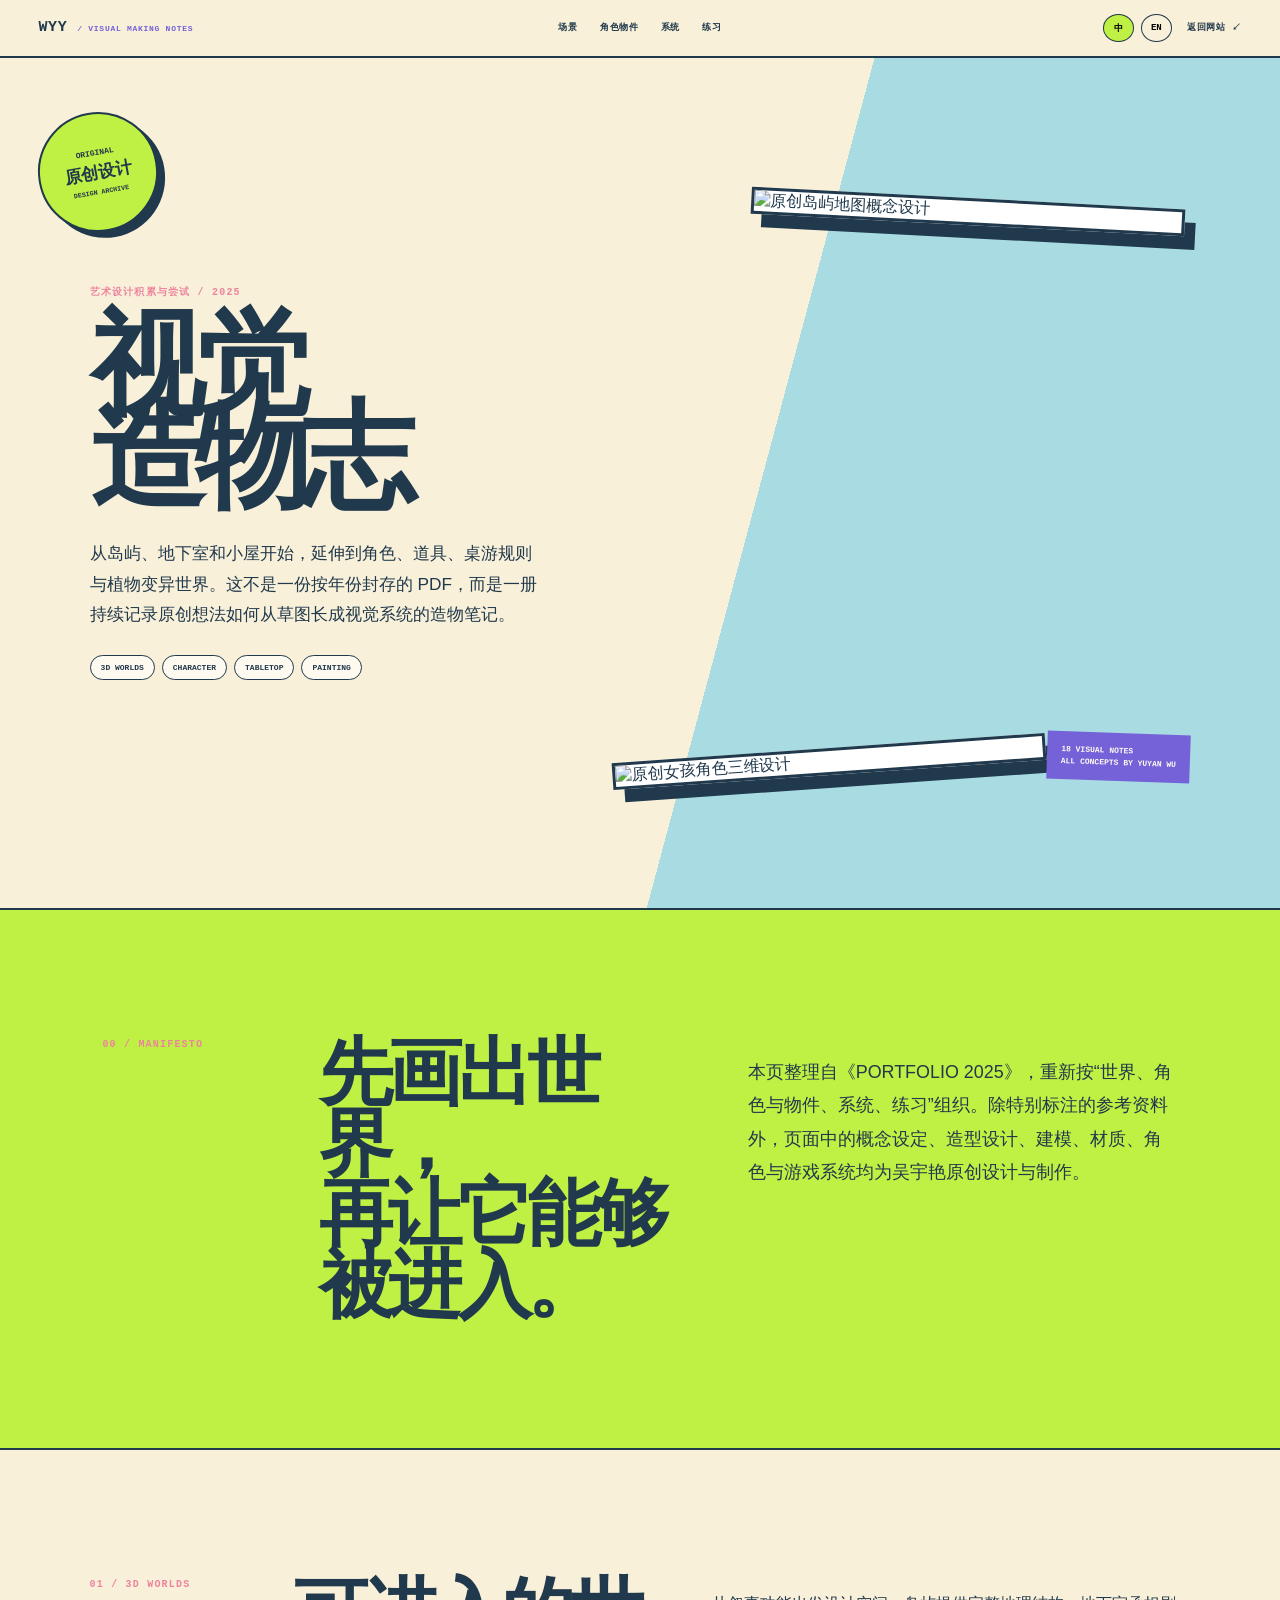
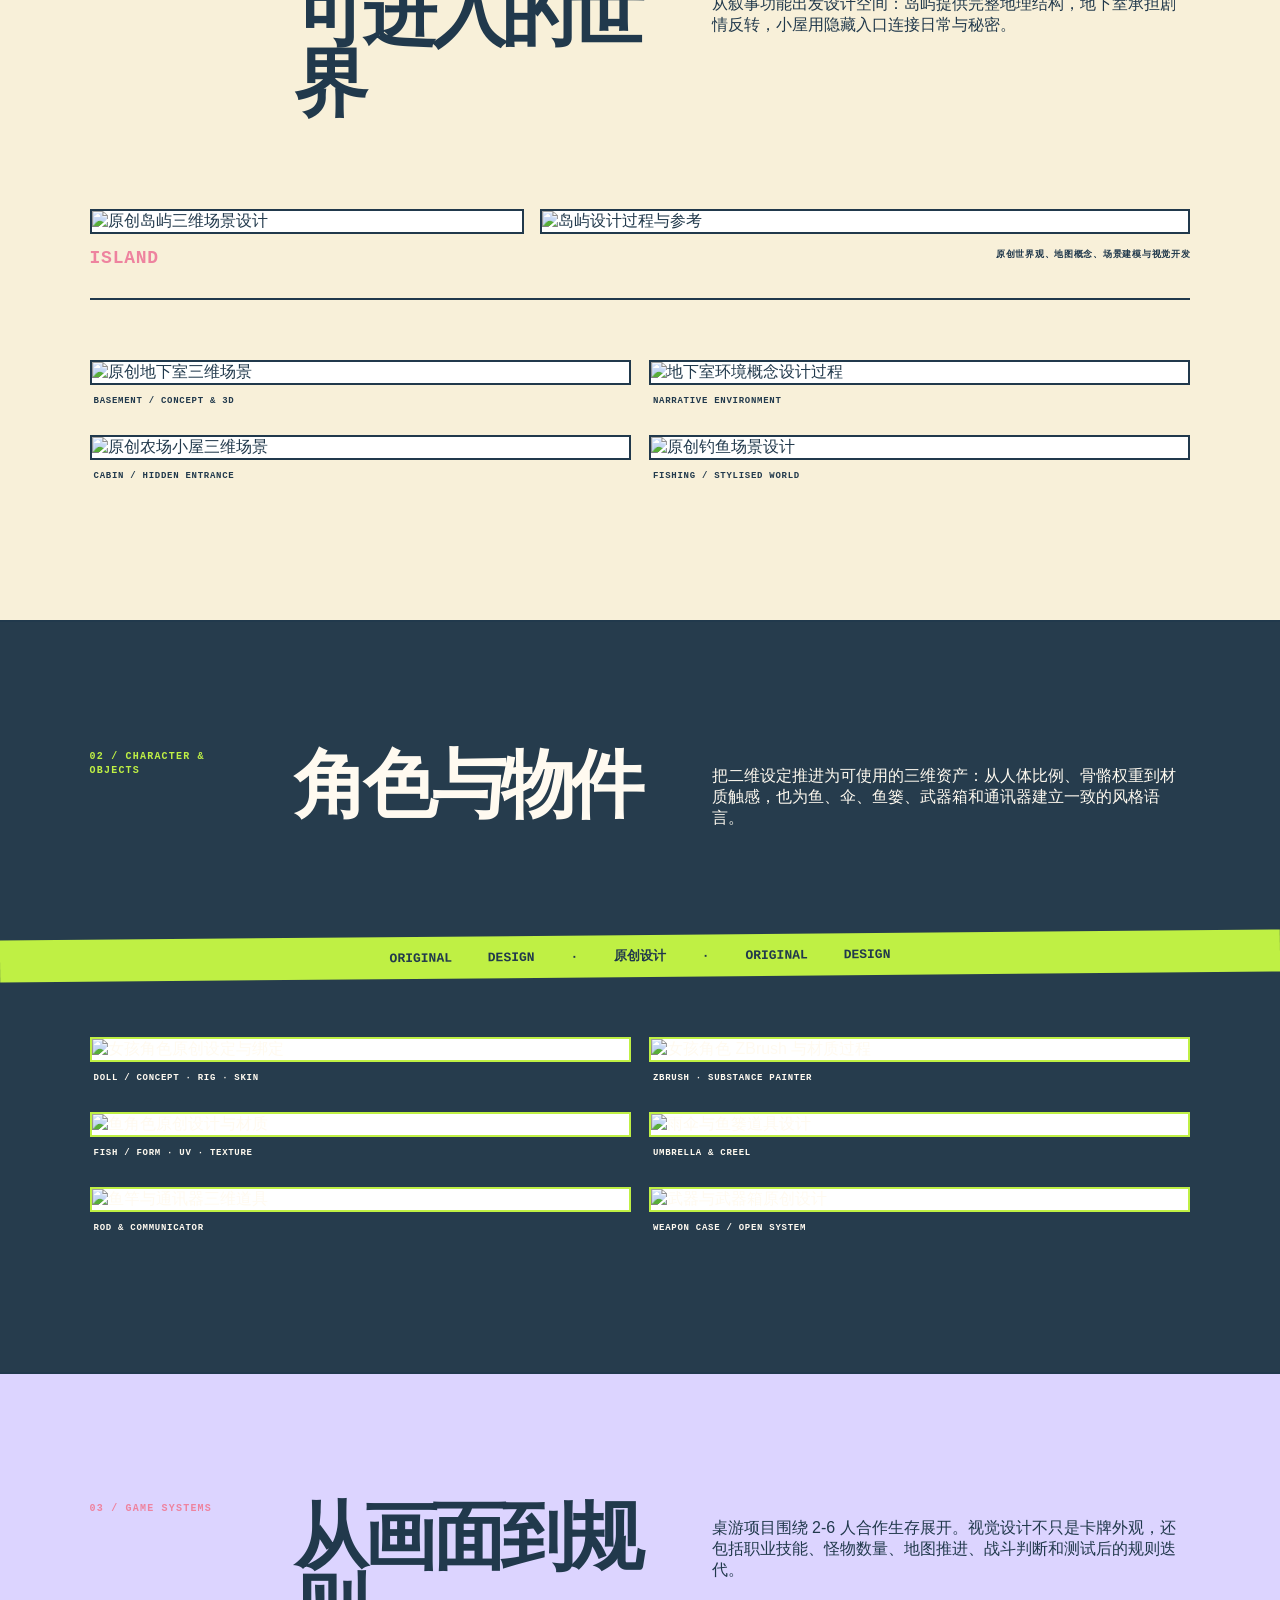
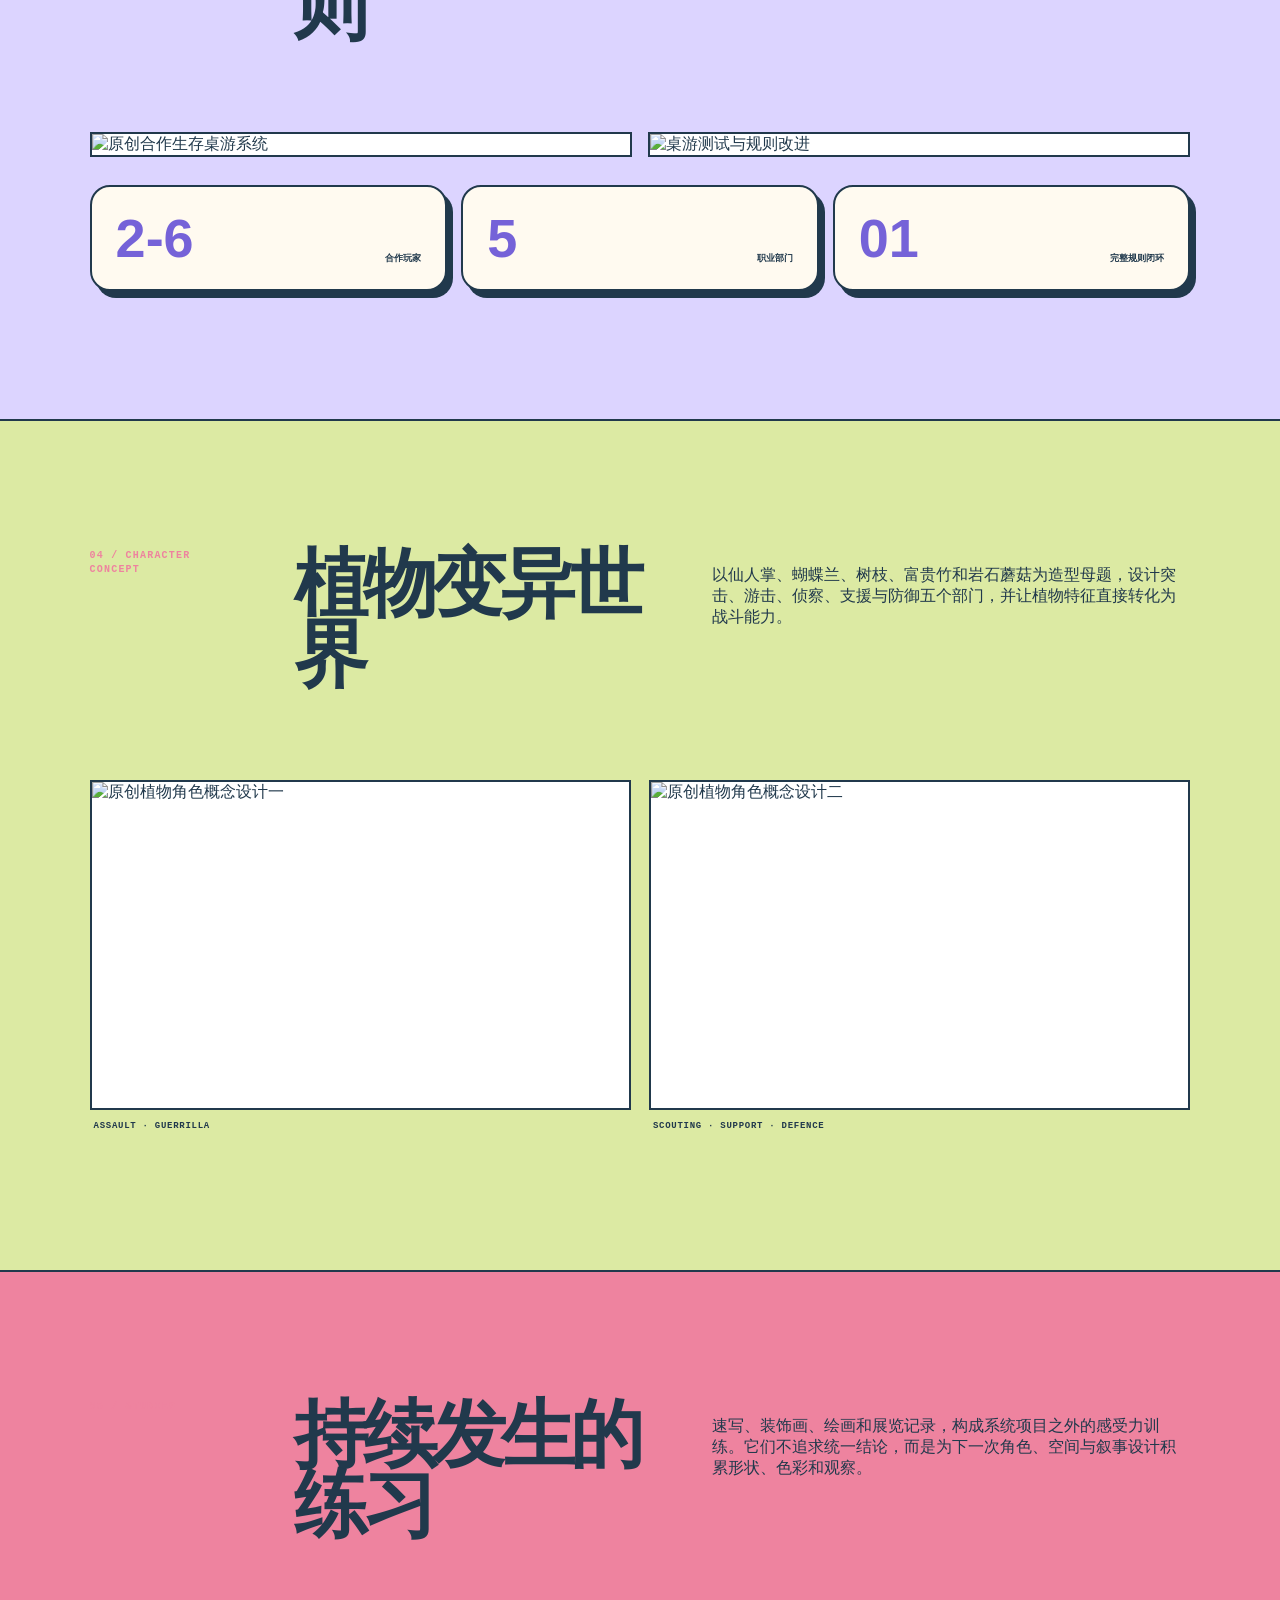
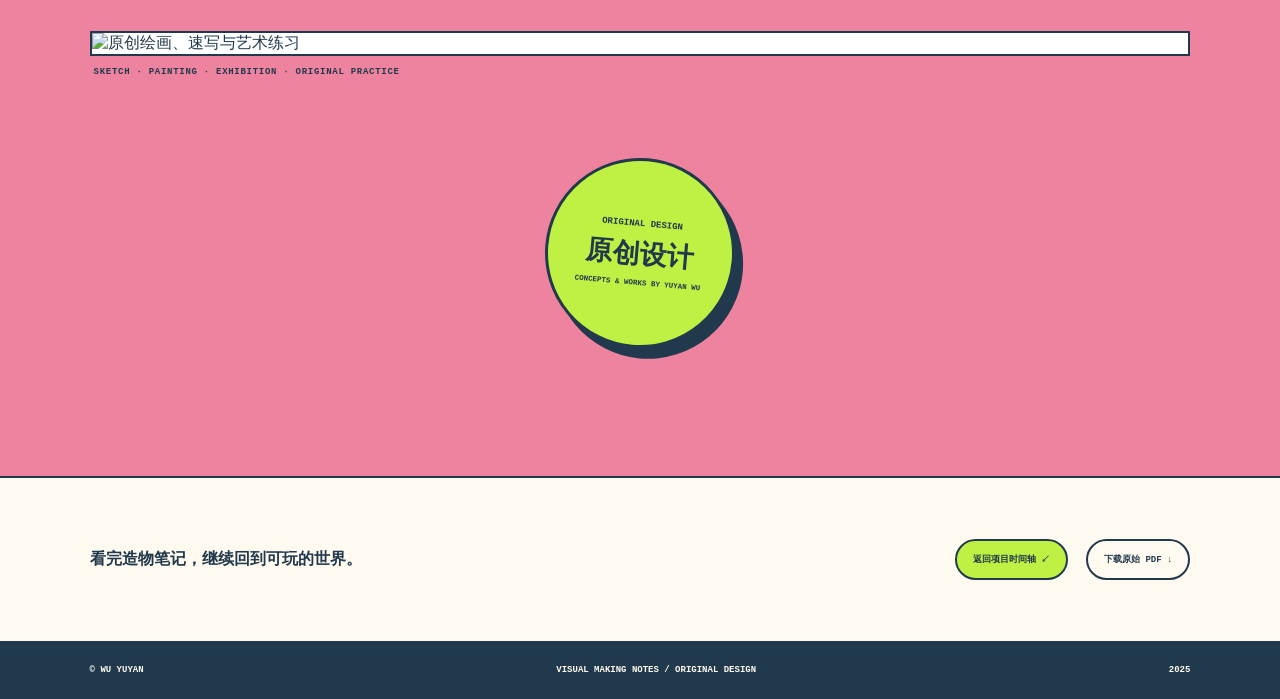
==== art-notes.html @ 850c391c "Turn portfolio PDF into visual making notes" ====
<!doctype html>
<html lang="zh-CN" data-language="zh">
<head>
  <meta charset="utf-8" />
  <meta name="viewport" content="width=device-width, initial-scale=1" />
  <meta name="description" content="视觉造物志：吴宇艳的原创艺术设计积累与尝试，涵盖 3D 场景、角色、桌游、概念设计与绘画。" />
  <title>视觉造物志 — WU YUYAN</title>
  <link rel="stylesheet" href="./art-notes.css?v=1" />
</head>
<body>
  <header class="notes-nav">
    <a class="notes-brand" href="./index.html#strengths">WYY <span>/ VISUAL MAKING NOTES</span></a>
    <nav aria-label="专题页导航">
      <a href="#worlds"><span class="zh">场景</span><span class="en">Worlds</span></a>
      <a href="#objects"><span class="zh">角色物件</span><span class="en">Characters</span></a>
      <a href="#systems"><span class="zh">系统</span><span class="en">Systems</span></a>
      <a href="#studies"><span class="zh">练习</span><span class="en">Studies</span></a>
    </nav>
    <div class="notes-actions">
      <button type="button" data-lang-button="zh" aria-pressed="true">中</button>
      <button type="button" data-lang-button="en" aria-pressed="false">EN</button>
      <a href="./index.html#strengths"><span class="zh">返回网站</span><span class="en">Back</span> ↙</a>
    </div>
  </header>

  <main>
    <section class="notes-hero">
      <div class="hero-stamp"><span>ORIGINAL</span><b>原创设计</b><small>DESIGN ARCHIVE</small></div>
      <div class="hero-copy">
        <p class="kicker zh">艺术设计积累与尝试 / 2025</p><p class="kicker en">ART PRACTICE & EXPLORATION / 2025</p>
        <h1><span class="zh">视觉<br />造物志</span><span class="en">VISUAL<br />MAKING<br />NOTES</span></h1>
        <p class="hero-intro zh">从岛屿、地下室和小屋开始，延伸到角色、道具、桌游规则与植物变异世界。这不是一份按年份封存的 PDF，而是一册持续记录原创想法如何从草图长成视觉系统的造物笔记。</p>
        <p class="hero-intro en">From islands, basements and cabins to characters, props, tabletop rules and a world of mutated plants. This is not a PDF frozen in time, but a living notebook of original ideas becoming visual systems.</p>
        <div class="hero-tags"><span>3D WORLDS</span><span>CHARACTER</span><span>TABLETOP</span><span>PAINTING</span></div>
      </div>
      <div class="hero-collage">
        <img src="./portfolio/art-notes/page-01.webp" alt="原创岛屿地图概念设计" />
        <img src="./portfolio/art-notes/page-08.webp" alt="原创女孩角色三维设计" />
        <span>18 VISUAL NOTES<br />ALL CONCEPTS BY YUYAN WU</span>
      </div>
    </section>

    <section class="notes-intro">
      <p class="section-index">00 / MANIFESTO</p>
      <h2 class="zh">先画出世界，<br />再让它能够被进入。</h2><h2 class="en">DRAW THE WORLD.<br />THEN MAKE IT ENTERABLE.</h2>
      <div><p class="zh">本页整理自《PORTFOLIO 2025》，重新按“世界、角色与物件、系统、练习”组织。除特别标注的参考资料外，页面中的概念设定、造型设计、建模、材质、角色与游戏系统均为吴宇艳原创设计与制作。</p><p class="en">Reorganised from PORTFOLIO 2025 into worlds, characters and objects, systems, and studies. Except for clearly marked references, the concepts, forms, modelling, materials, characters and game systems shown here are original designs and work by Yuyan Wu.</p></div>
    </section>

    <section class="notes-section" id="worlds">
      <header><p class="section-index">01 / 3D WORLDS</p><h2><span class="zh">可进入的世界</span><span class="en">WORLDS TO ENTER</span></h2><p class="zh">从叙事功能出发设计空间：岛屿提供完整地理结构，地下室承担剧情反转，小屋用隐藏入口连接日常与秘密。</p><p class="en">Spaces designed through narrative function: the island forms a complete geography, the basement carries a plot turn, and the cabin connects everyday life to a hidden layer.</p></header>
      <div class="feature-spread"><img src="./portfolio/art-notes/page-02.webp" alt="原创岛屿三维场景设计" loading="lazy" /><img src="./portfolio/art-notes/page-03.webp" alt="岛屿设计过程与参考" loading="lazy" /></div>
      <div class="work-caption"><b>ISLAND</b><span class="zh">原创世界观、地图概念、场景建模与视觉开发</span><span class="en">ORIGINAL WORLD, MAP CONCEPT, MODELLING & VISUAL DEVELOPMENT</span></div>
      <div class="gallery two"><figure><img src="./portfolio/art-notes/page-04.webp" alt="原创地下室三维场景" loading="lazy" /><figcaption>BASEMENT / CONCEPT & 3D</figcaption></figure><figure><img src="./portfolio/art-notes/page-05.webp" alt="地下室环境概念设计过程" loading="lazy" /><figcaption>NARRATIVE ENVIRONMENT</figcaption></figure><figure><img src="./portfolio/art-notes/page-06.webp" alt="原创农场小屋三维场景" loading="lazy" /><figcaption>CABIN / HIDDEN ENTRANCE</figcaption></figure><figure><img src="./portfolio/art-notes/page-07.webp" alt="原创钓鱼场景设计" loading="lazy" /><figcaption>FISHING / STYLISED WORLD</figcaption></figure></div>
    </section>

    <section class="notes-section dark" id="objects">
      <header><p class="section-index">02 / CHARACTER & OBJECTS</p><h2><span class="zh">角色与物件</span><span class="en">CHARACTERS & OBJECTS</span></h2><p class="zh">把二维设定推进为可使用的三维资产：从人体比例、骨骼权重到材质触感，也为鱼、伞、鱼篓、武器箱和通讯器建立一致的风格语言。</p><p class="en">Turning 2D concepts into usable 3D assets, from anatomy, rigging and skin weights to a shared material language across fish, umbrellas, baskets, weapon cases and communicators.</p></header>
      <div class="original-ribbon">ORIGINAL DESIGN · 原创设计 · ORIGINAL DESIGN</div>
      <div class="gallery two"><figure><img src="./portfolio/art-notes/page-08.webp" alt="女孩角色原创设定与绑定" loading="lazy" /><figcaption>DOLL / CONCEPT · RIG · SKIN</figcaption></figure><figure><img src="./portfolio/art-notes/page-09.webp" alt="女孩角色 ZBrush 与材质过程" loading="lazy" /><figcaption>ZBRUSH · SUBSTANCE PAINTER</figcaption></figure><figure><img src="./portfolio/art-notes/page-10.webp" alt="鱼角色原创设计与材质" loading="lazy" /><figcaption>FISH / FORM · UV · TEXTURE</figcaption></figure><figure><img src="./portfolio/art-notes/page-11.webp" alt="雨伞与鱼篓道具设计" loading="lazy" /><figcaption>UMBRELLA & CREEL</figcaption></figure><figure><img src="./portfolio/art-notes/page-12.webp" alt="鱼竿与通讯器三维道具" loading="lazy" /><figcaption>ROD & COMMUNICATOR</figcaption></figure><figure><img src="./portfolio/art-notes/page-13.webp" alt="武器与武器箱原创设计" loading="lazy" /><figcaption>WEAPON CASE / OPEN SYSTEM</figcaption></figure></div>
    </section>

    <section class="notes-section systems" id="systems">
      <header><p class="section-index">03 / GAME SYSTEMS</p><h2><span class="zh">从画面到规则</span><span class="en">FROM VISUALS TO RULES</span></h2><p class="zh">桌游项目围绕 2-6 人合作生存展开。视觉设计不只是卡牌外观，还包括职业技能、怪物数量、地图推进、战斗判断和测试后的规则迭代。</p><p class="en">A cooperative survival board game for 2-6 players. The design extends beyond card visuals into professions, skills, monster scaling, map progression, combat decisions and rule iteration after playtesting.</p></header>
      <div class="feature-spread board"><img src="./portfolio/art-notes/page-14.webp" alt="原创合作生存桌游系统" loading="lazy" /><img src="./portfolio/art-notes/page-15.webp" alt="桌游测试与规则改进" loading="lazy" /></div>
      <div class="system-notes"><article><b>2-6</b><span class="zh">合作玩家</span><span class="en">CO-OP PLAYERS</span></article><article><b>5</b><span class="zh">职业部门</span><span class="en">ROLE DIVISIONS</span></article><article><b>01</b><span class="zh">完整规则闭环</span><span class="en">COMPLETE RULE LOOP</span></article></div>
    </section>

    <section class="notes-section character-world">
      <header><p class="section-index">04 / CHARACTER CONCEPT</p><h2><span class="zh">植物变异世界</span><span class="en">MUTATED BOTANICAL WORLD</span></h2><p class="zh">以仙人掌、蝴蝶兰、树枝、富贵竹和岩石蘑菇为造型母题，设计突击、游击、侦察、支援与防御五个部门，并让植物特征直接转化为战斗能力。</p><p class="en">Cactus, orchid, branch, bamboo and rock mushrooms become five divisions - assault, guerrilla, scouting, support and defence - with botanical forms translated directly into combat abilities.</p></header>
      <div class="gallery two concept"><figure><img src="./portfolio/art-notes/page-16.webp" alt="原创植物角色概念设计一" loading="lazy" /><figcaption>ASSAULT · GUERRILLA</figcaption></figure><figure><img src="./portfolio/art-notes/page-17.webp" alt="原创植物角色概念设计二" loading="lazy" /><figcaption>SCOUTING · SUPPORT · DEFENCE</figcaption></figure></div>
    </section>

    <section class="notes-section studies" id="studies">
      <header><p class="section-index">05 / STUDIES</p><h2><span class="zh">持续发生的练习</span><span class="en">ONGOING STUDIES</span></h2><p class="zh">速写、装饰画、绘画和展览记录，构成系统项目之外的感受力训练。它们不追求统一结论，而是为下一次角色、空间与叙事设计积累形状、色彩和观察。</p><p class="en">Sketches, decorative painting and exhibition records train visual sensitivity beyond system projects, building a library of shape, colour and observation for future characters, spaces and narratives.</p></header>
      <figure class="study-sheet"><img src="./portfolio/art-notes/page-18.webp" alt="原创绘画、速写与艺术练习" loading="lazy" /><figcaption>SKETCH · PAINTING · EXHIBITION · ORIGINAL PRACTICE</figcaption></figure>
      <div class="closing-mark"><span>ORIGINAL DESIGN</span><b>原创设计</b><small>CONCEPTS & WORKS BY YUYAN WU</small></div>
    </section>

    <section class="notes-footer-cta"><p class="zh">看完造物笔记，继续回到可玩的世界。</p><p class="en">From making notes, back to playable worlds.</p><a href="./index.html#projects"><span class="zh">返回项目时间轴</span><span class="en">BACK TO PROJECT TIMELINE</span> ↙</a><a href="./portfolio/PORTFOLIO-2025.pdf" download><span class="zh">下载原始 PDF</span><span class="en">DOWNLOAD ORIGINAL PDF</span> ↓</a></section>
  </main>

  <footer><span>© WU YUYAN</span><span>VISUAL MAKING NOTES / ORIGINAL DESIGN</span><span>2025</span></footer>
  <script>
    const root = document.documentElement;
    const buttons = document.querySelectorAll('[data-lang-button]');
    buttons.forEach((button) => button.addEventListener('click', () => {
      const language = button.dataset.langButton;
      root.dataset.language = language;
      root.lang = language === 'zh' ? 'zh-CN' : 'en';
      buttons.forEach((item) => item.setAttribute('aria-pressed', String(item === button)));
      localStorage.setItem('wyy-language', language);
    }));
    if (localStorage.getItem('wyy-language') === 'en') document.querySelector('[data-lang-button="en"]').click();
  </script>
</body>
</html>
---- art-notes.css ----
:root{--ink:#21394c;--paper:#f8f0d9;--lime:#bff044;--violet:#7562d8;--pink:#ee839f;--blue:#a8dce2;--white:#fffaf0}*{box-sizing:border-box}html{scroll-behavior:smooth}body{margin:0;color:var(--ink);background:var(--paper);font-family:Arial,"PingFang SC",sans-serif}.en{display:none}html[data-language="en"] .zh{display:none}html[data-language="en"] .en{display:initial}a{color:inherit}.notes-nav{position:sticky;top:0;z-index:30;display:grid;grid-template-columns:1fr auto 1fr;align-items:center;gap:22px;padding:14px clamp(16px,3vw,46px);border-bottom:2px solid var(--ink);background:rgba(248,240,217,.95);backdrop-filter:blur(12px);font:900 9px/1.2 "Courier New",monospace;letter-spacing:.08em;text-transform:uppercase}.notes-brand{text-decoration:none;font-size:15px}.notes-brand span{color:var(--violet);font-size:8px}.notes-nav nav{display:flex;gap:22px}.notes-nav nav a,.notes-actions a{text-decoration:none}.notes-actions{justify-self:end;display:flex;align-items:center;gap:7px}.notes-actions button{width:31px;height:28px;border:1px solid var(--ink);border-radius:50%;background:transparent;font:900 9px "Courier New",monospace}.notes-actions button[aria-pressed="true"]{background:var(--lime)}.notes-actions a{margin-left:8px}.notes-hero{position:relative;min-height:calc(100svh - 59px);display:grid;grid-template-columns:minmax(0,.9fr) minmax(380px,1.1fr);align-items:center;gap:clamp(38px,7vw,120px);overflow:hidden;padding:clamp(75px,9vw,135px) clamp(20px,7vw,120px);background:linear-gradient(105deg,var(--paper) 0 58%,var(--blue) 58%)}.hero-stamp{position:absolute;left:3vw;top:6vh;z-index:2;display:grid;width:120px;height:120px;place-content:center;text-align:center;border:2px solid var(--ink);border-radius:50%;background:var(--lime);box-shadow:6px 7px 0 var(--ink);transform:rotate(-10deg);font:900 8px "Courier New",monospace}.hero-stamp b{font-size:17px;margin:4px 0}.hero-copy{position:relative;z-index:1}.kicker,.section-index{margin:0 0 18px;color:var(--pink);font:900 10px/1.4 "Courier New",monospace;letter-spacing:.12em;text-transform:uppercase}.hero-copy h1{margin:0;color:var(--ink);font:900 clamp(64px,9vw,140px)/.8 "Arial Black",sans-serif;letter-spacing:-.085em}.hero-copy h1 .en{font-size:.72em;line-height:.88}.hero-intro{max-width:610px;margin:36px 0 26px;font-size:clamp(15px,1.35vw,20px);line-height:1.75}.hero-tags{display:flex;flex-wrap:wrap;gap:7px}.hero-tags span{padding:7px 10px;border:1px solid var(--ink);border-radius:999px;background:var(--white);font:900 8px "Courier New",monospace}.hero-collage{position:relative;min-height:620px}.hero-collage img{position:absolute;width:78%;border:3px solid var(--ink);background:#fff;box-shadow:11px 13px 0 var(--ink)}.hero-collage img:first-child{top:4%;right:1%;transform:rotate(3deg)}.hero-collage img:nth-child(2){left:-4%;bottom:3%;transform:rotate(-4deg)}.hero-collage>span{position:absolute;right:0;bottom:2%;z-index:3;padding:12px 14px;color:var(--white);background:var(--violet);font:900 8px/1.5 "Courier New",monospace;transform:rotate(2deg)}.notes-intro{display:grid;grid-template-columns:140px minmax(320px,.9fr) minmax(320px,1.1fr);gap:clamp(35px,6vw,100px);padding:clamp(90px,10vw,160px) clamp(20px,8vw,140px);border-top:2px solid var(--ink);border-bottom:2px solid var(--ink);background:var(--lime)}.notes-intro h2,.notes-section header h2{margin:0;font:900 clamp(42px,5.8vw,88px)/.95 "Arial Black",sans-serif;letter-spacing:-.065em}.notes-intro>div{font-size:clamp(16px,1.4vw,20px);line-height:1.85}.notes-section{padding:clamp(90px,10vw,160px) clamp(20px,7vw,120px);border-bottom:2px solid var(--ink)}.notes-section>header{display:grid;grid-template-columns:140px minmax(300px,.85fr) minmax(300px,1.15fr);gap:clamp(32px,5vw,80px);align-items:start;margin-bottom:clamp(55px,7vw,105px)}.notes-section>header p:last-child{margin:5px 0 0;font-size:16px;line-height:1.8}.feature-spread{display:grid;grid-template-columns:1fr 1.5fr;gap:16px}.feature-spread img,.gallery img,.study-sheet img{display:block;width:100%;border:2px solid var(--ink);background:#fff}.feature-spread img{height:100%;object-fit:cover}.work-caption{display:flex;justify-content:space-between;gap:20px;padding:14px 0 30px;border-bottom:2px solid var(--ink);font:900 9px "Courier New",monospace;letter-spacing:.08em}.work-caption b{color:var(--pink);font-size:18px}.gallery{display:grid;gap:18px;margin-top:60px}.gallery.two{grid-template-columns:repeat(2,minmax(0,1fr))}.gallery figure{margin:0}.gallery figcaption,.study-sheet figcaption{padding:11px 4px;font:900 9px "Courier New",monospace;letter-spacing:.08em}.dark{position:relative;color:var(--white);background:#263c4d}.dark .section-index{color:var(--lime)}.dark .gallery img{border-color:var(--lime)}.original-ribbon{margin:0 calc(-1 * clamp(20px,7vw,120px)) 25px;padding:12px;overflow:hidden;color:var(--ink);background:var(--lime);font:900 13px "Courier New",monospace;word-spacing:28px;text-align:center;transform:rotate(-.5deg)}.systems{background:#dcd4ff}.feature-spread.board{grid-template-columns:1fr 1fr}.system-notes{display:grid;grid-template-columns:repeat(3,1fr);gap:14px;margin-top:28px}.system-notes article{display:flex;align-items:flex-end;justify-content:space-between;gap:18px;padding:24px;border:2px solid var(--ink);border-radius:20px;background:var(--white);box-shadow:6px 7px 0 var(--ink)}.system-notes b{color:var(--violet);font:900 54px/1 "Arial Black",sans-serif}.system-notes span{font:900 9px "Courier New",monospace}.character-world{background:#dceaa3}.concept img{min-height:330px;object-fit:cover}.studies{background:var(--pink)}.study-sheet{margin:0}.closing-mark{display:grid;width:190px;height:190px;place-content:center;margin:70px auto 0;text-align:center;border:3px solid var(--ink);border-radius:50%;background:var(--lime);box-shadow:9px 10px 0 var(--ink);transform:rotate(5deg);font:900 9px "Courier New",monospace}.closing-mark b{margin:7px 0;font-size:27px}.notes-footer-cta{display:grid;grid-template-columns:1fr auto auto;align-items:center;gap:18px;padding:55px clamp(20px,7vw,120px);background:var(--white)}.notes-footer-cta p{font-weight:900}.notes-footer-cta a{padding:12px 16px;border:2px solid var(--ink);border-radius:999px;text-decoration:none;font:900 9px "Courier New",monospace}.notes-footer-cta a:first-of-type{background:var(--lime)}footer{display:flex;justify-content:space-between;gap:20px;padding:24px clamp(20px,7vw,120px);color:var(--white);background:var(--ink);font:900 9px "Courier New",monospace}@media(max-width:900px){.notes-nav{grid-template-columns:1fr auto}.notes-nav nav{display:none}.notes-hero{grid-template-columns:1fr;background:linear-gradient(165deg,var(--paper) 0 54%,var(--blue) 54%)}.hero-stamp{right:25px;left:auto;top:30px}.hero-collage{min-height:560px}.notes-intro,.notes-section>header{grid-template-columns:70px 1fr}.notes-intro h2,.notes-section>header h2{grid-column:2}.notes-intro>div,.notes-section>header p:last-child{grid-column:2}.system-notes{grid-template-columns:1fr}.notes-footer-cta{grid-template-columns:1fr 1fr}.notes-footer-cta p{grid-column:1/-1}}@media(max-width:600px){.notes-nav{padding:11px 14px}.notes-brand span,.notes-actions>a{display:none}.notes-hero{padding:100px 18px 75px}.hero-stamp{width:88px;height:88px}.hero-stamp b{font-size:13px}.hero-copy h1{font-size:65px}.hero-intro{font-size:14px}.hero-collage{min-height:340px}.hero-collage img{width:84%;box-shadow:7px 8px 0 var(--ink)}.notes-intro,.notes-section>header{grid-template-columns:1fr;gap:20px}.notes-intro,.notes-section{padding:75px 18px}.notes-intro h2,.notes-intro>div,.notes-section>header h2,.notes-section>header p:last-child{grid-column:1}.notes-intro h2,.notes-section header h2{font-size:40px}.feature-spread,.feature-spread.board,.gallery.two{grid-template-columns:1fr}.gallery{margin-top:38px}.work-caption{flex-direction:column}.original-ribbon{margin-left:-18px;margin-right:-18px}.system-notes article{padding:18px}.concept img{min-height:0}.notes-footer-cta{grid-template-columns:1fr;padding:45px 18px}.notes-footer-cta p{grid-column:1}footer{flex-direction:column}}
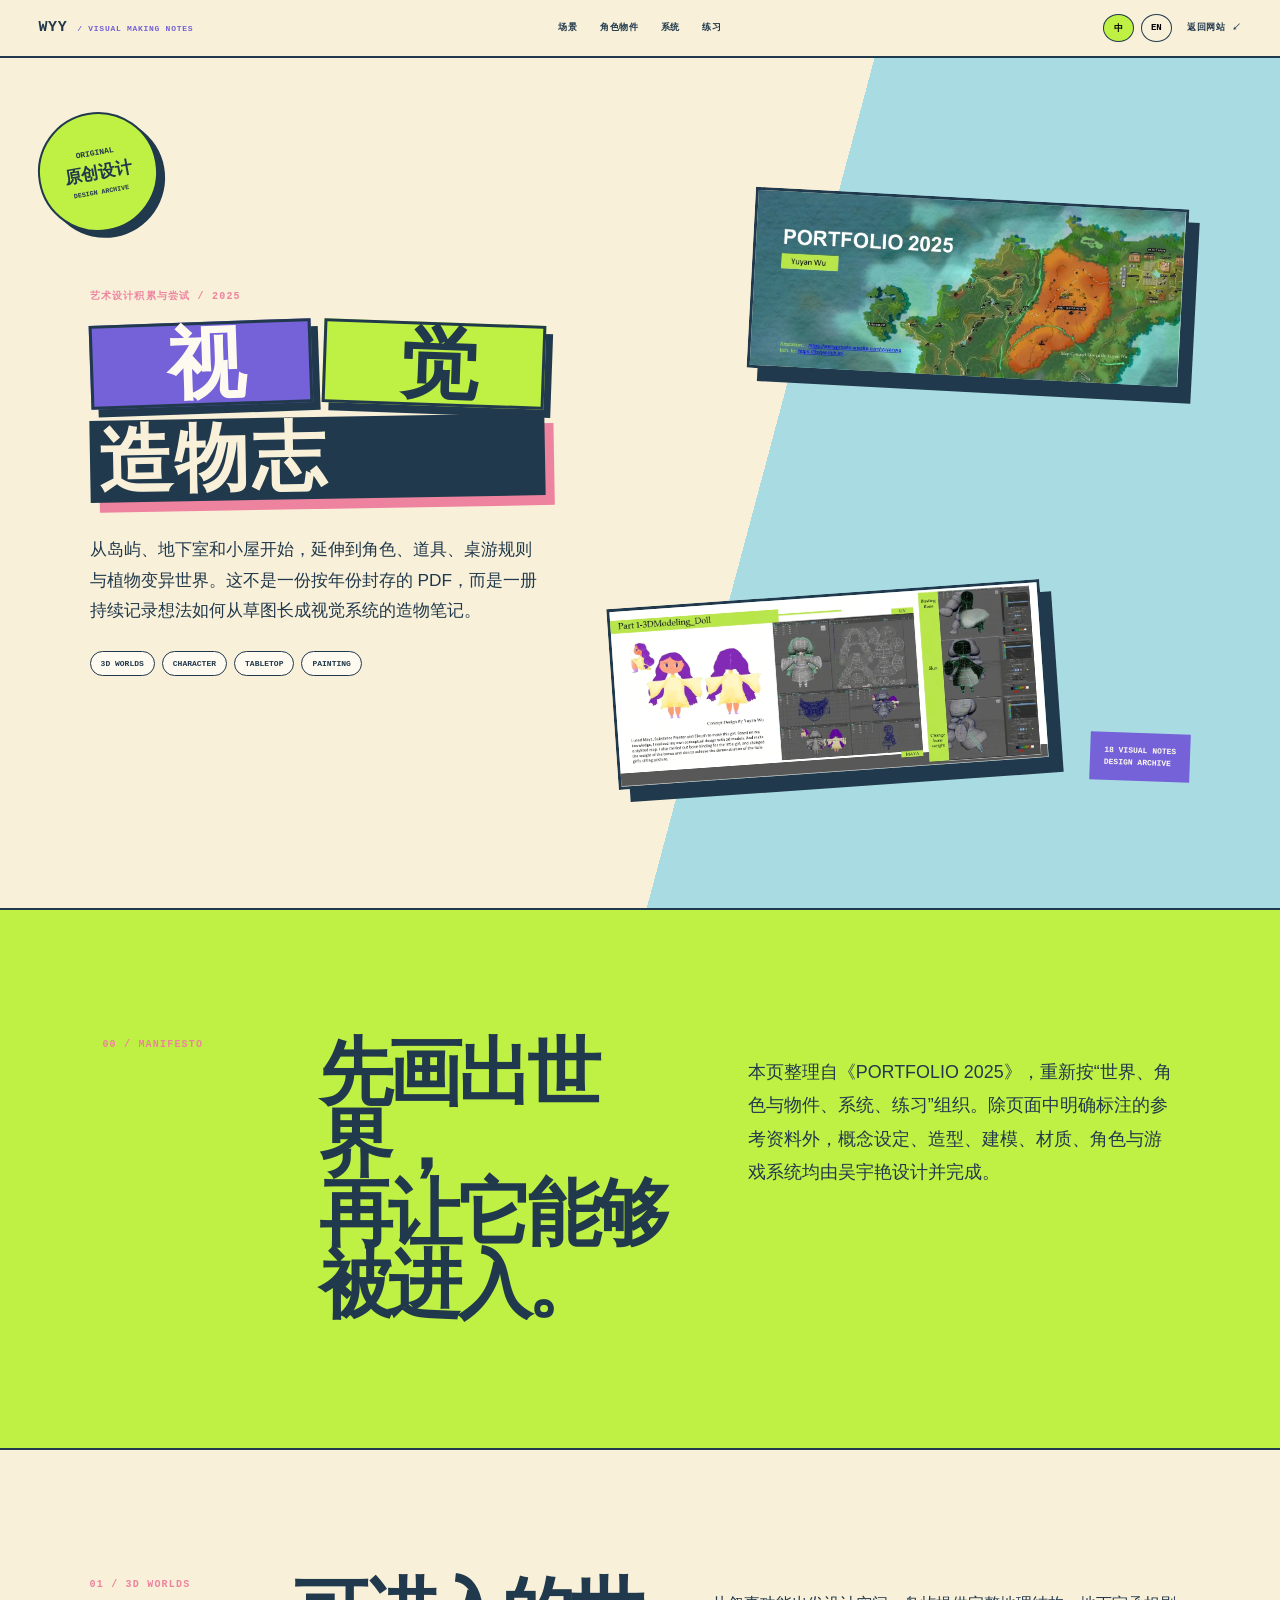
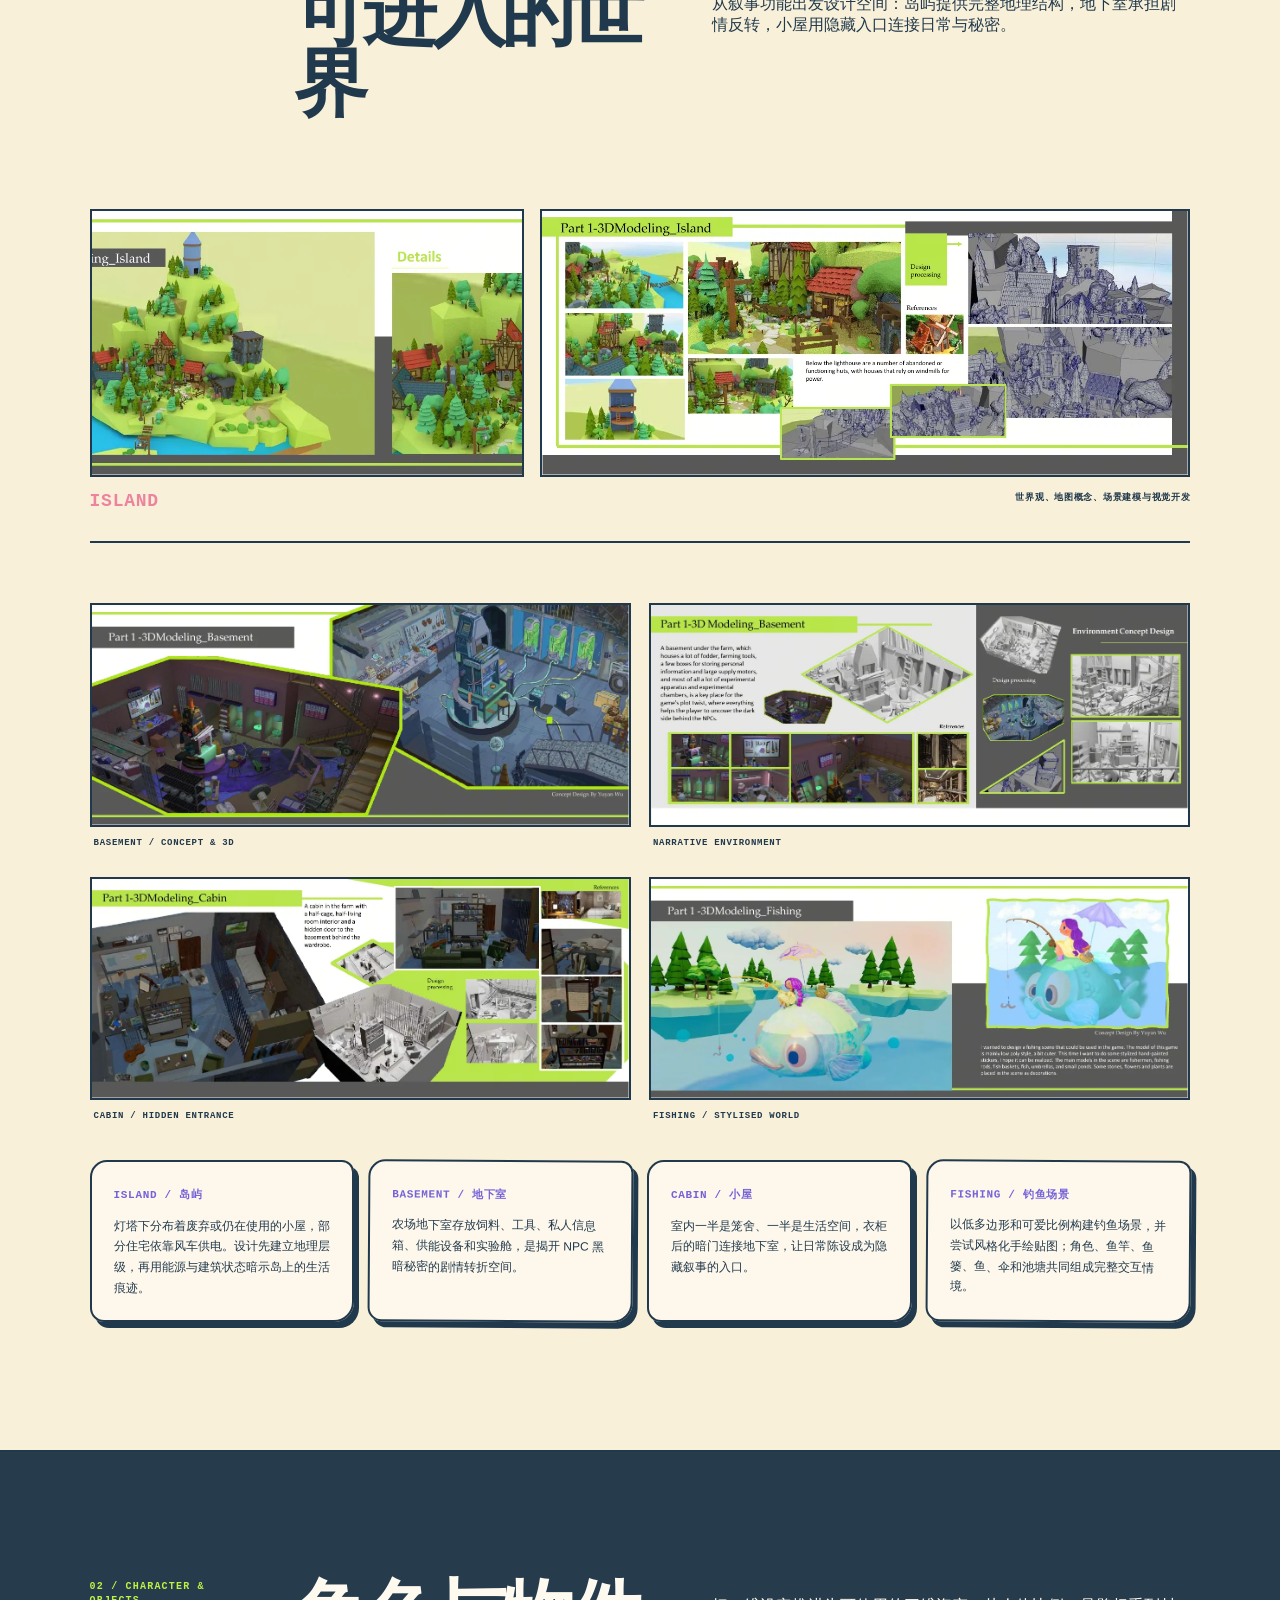
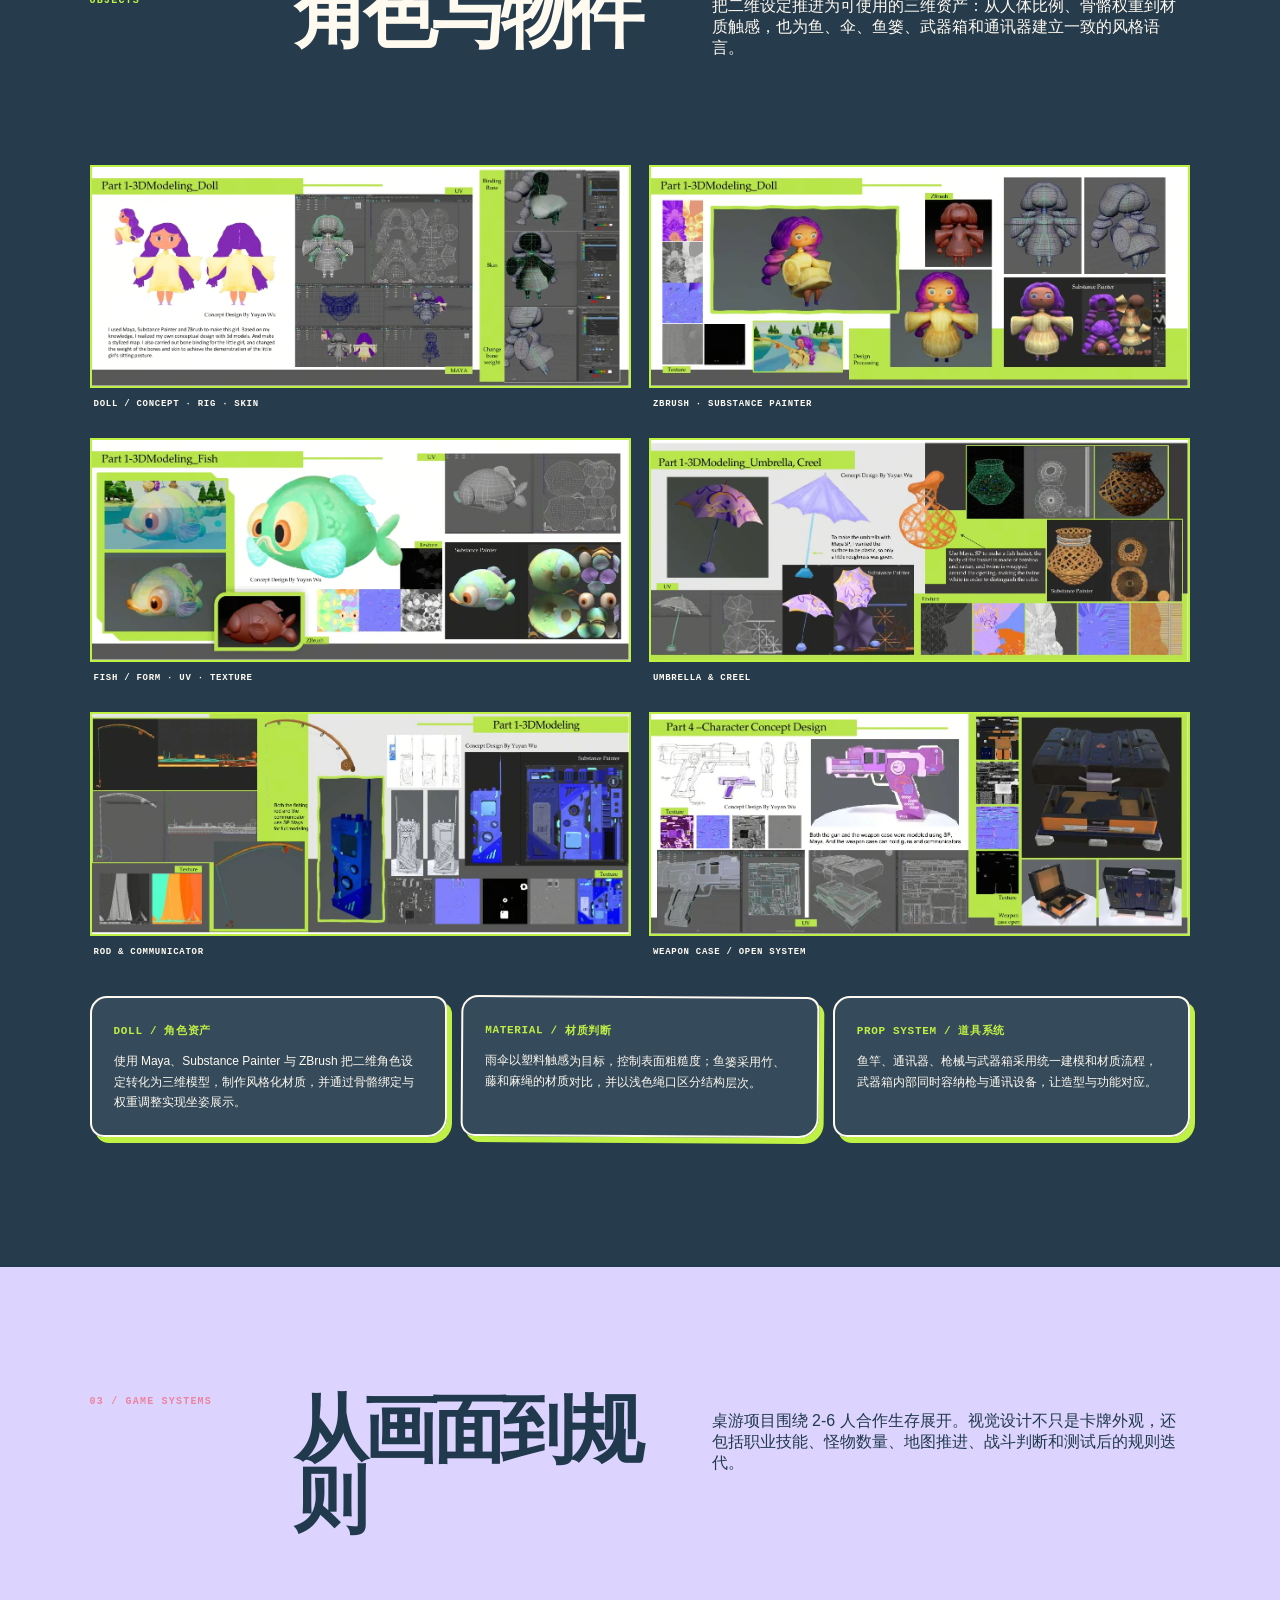
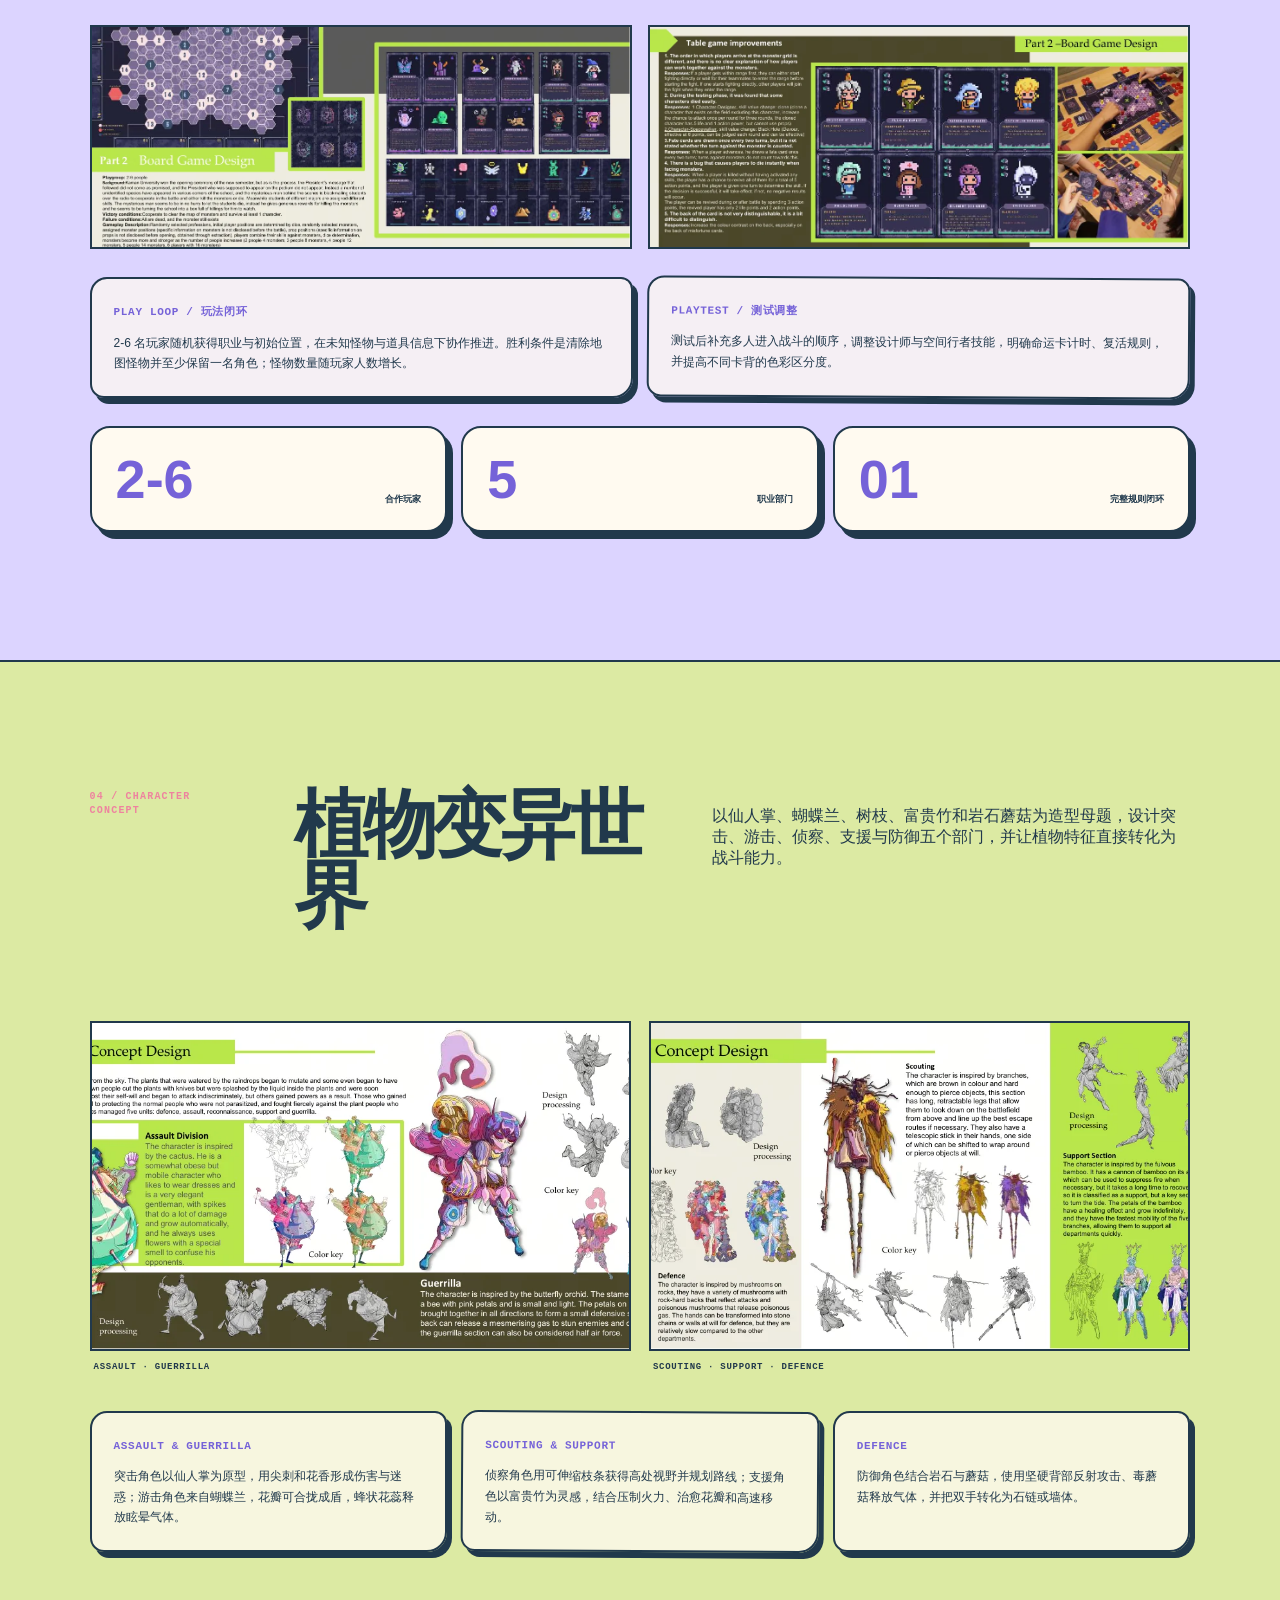
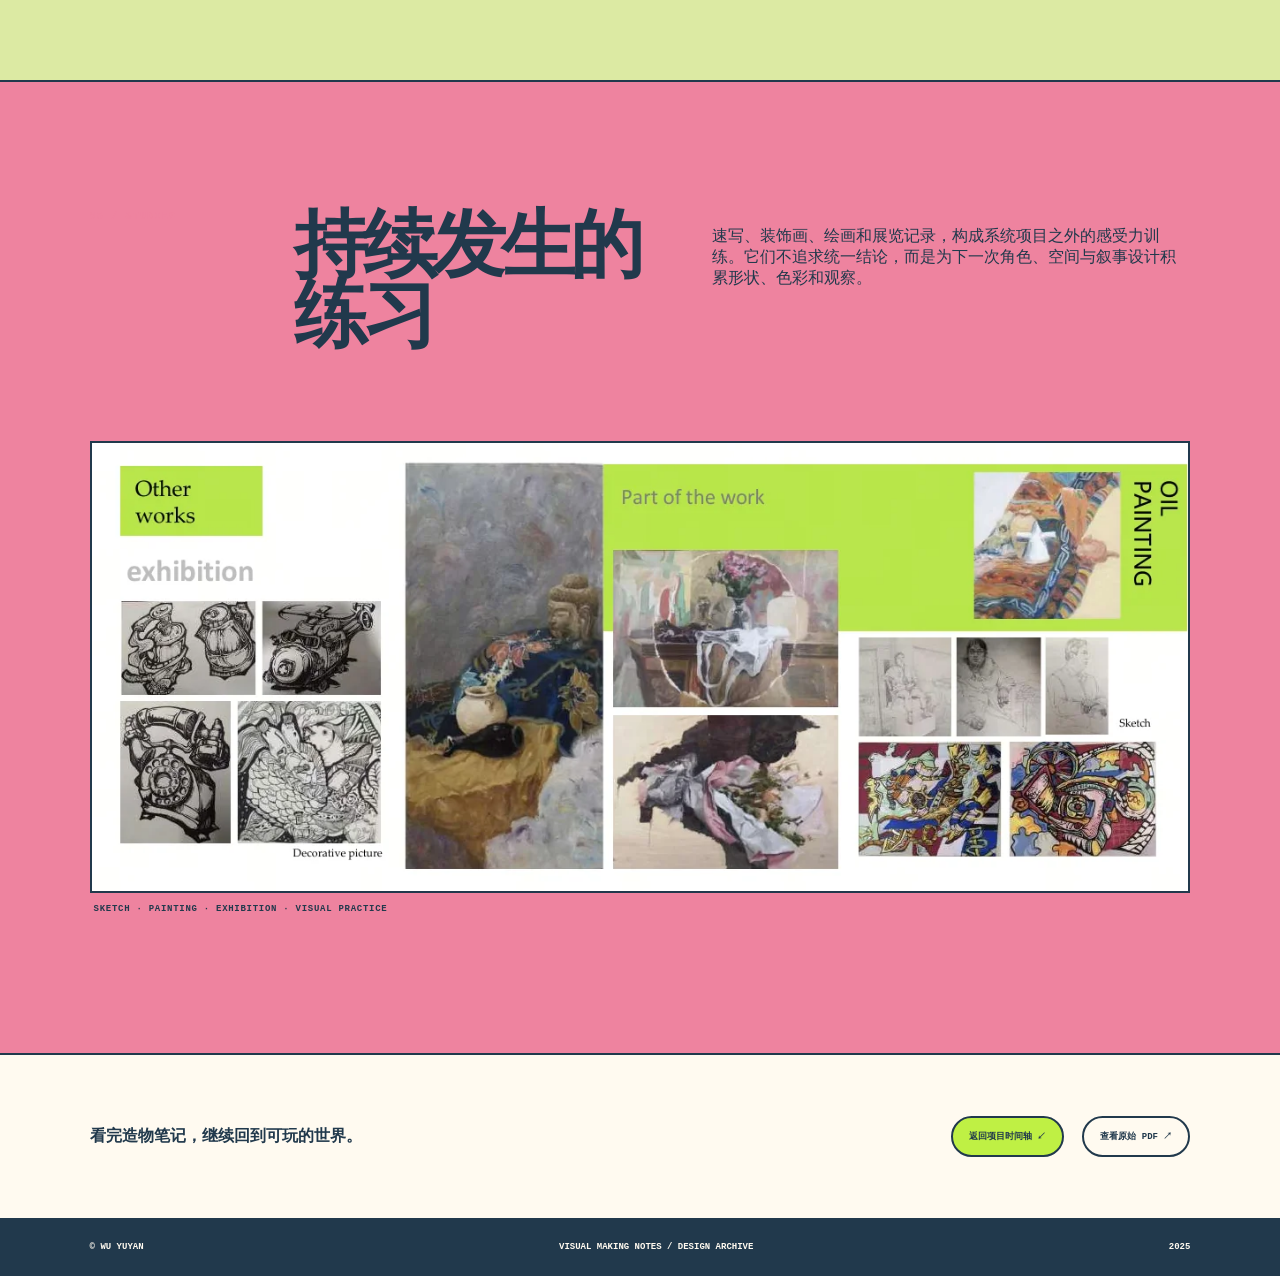
==== commit cc153a89: "Refine visual notes and PDF access" ====
--- a/art-notes.html
+++ b/art-notes.html
@@ -3,9 +3,10 @@
 <head>
   <meta charset="utf-8" />
   <meta name="viewport" content="width=device-width, initial-scale=1" />
-  <meta name="description" content="视觉造物志：吴宇艳的原创艺术设计积累与尝试，涵盖 3D 场景、角色、桌游、概念设计与绘画。" />
+  <meta name="description" content="视觉造物志：吴宇艳的艺术设计积累与尝试，涵盖 3D 场景、角色、桌游、概念设计与绘画。" />
   <title>视觉造物志 — WU YUYAN</title>
   <link rel="stylesheet" href="./art-notes.css?v=1" />
+  <link rel="stylesheet" href="./art-notes-v2.css?v=1" />
 </head>
 <body>
   <header class="notes-nav">
@@ -28,58 +29,60 @@
       <div class="hero-stamp"><span>ORIGINAL</span><b>原创设计</b><small>DESIGN ARCHIVE</small></div>
       <div class="hero-copy">
         <p class="kicker zh">艺术设计积累与尝试 / 2025</p><p class="kicker en">ART PRACTICE & EXPLORATION / 2025</p>
-        <h1><span class="zh">视觉<br />造物志</span><span class="en">VISUAL<br />MAKING<br />NOTES</span></h1>
-        <p class="hero-intro zh">从岛屿、地下室和小屋开始，延伸到角色、道具、桌游规则与植物变异世界。这不是一份按年份封存的 PDF，而是一册持续记录原创想法如何从草图长成视觉系统的造物笔记。</p>
-        <p class="hero-intro en">From islands, basements and cabins to characters, props, tabletop rules and a world of mutated plants. This is not a PDF frozen in time, but a living notebook of original ideas becoming visual systems.</p>
+        <h1 class="art-title"><span class="zh"><i>视</i><i>觉</i><em>造物志</em></span><span class="en"><i>VISUAL</i><em>MAKING NOTES</em></span></h1>
+        <p class="hero-intro zh">从岛屿、地下室和小屋开始，延伸到角色、道具、桌游规则与植物变异世界。这不是一份按年份封存的 PDF，而是一册持续记录想法如何从草图长成视觉系统的造物笔记。</p>
+        <p class="hero-intro en">From islands, basements and cabins to characters, props, tabletop rules and a world of mutated plants. This is not a PDF frozen in time, but a living notebook of ideas becoming visual systems.</p>
         <div class="hero-tags"><span>3D WORLDS</span><span>CHARACTER</span><span>TABLETOP</span><span>PAINTING</span></div>
       </div>
       <div class="hero-collage">
         <img src="./portfolio/art-notes/page-01.webp" alt="原创岛屿地图概念设计" />
         <img src="./portfolio/art-notes/page-08.webp" alt="原创女孩角色三维设计" />
-        <span>18 VISUAL NOTES<br />ALL CONCEPTS BY YUYAN WU</span>
+        <span>18 VISUAL NOTES<br />DESIGN ARCHIVE</span>
       </div>
     </section>
 
     <section class="notes-intro">
       <p class="section-index">00 / MANIFESTO</p>
       <h2 class="zh">先画出世界，<br />再让它能够被进入。</h2><h2 class="en">DRAW THE WORLD.<br />THEN MAKE IT ENTERABLE.</h2>
-      <div><p class="zh">本页整理自《PORTFOLIO 2025》，重新按“世界、角色与物件、系统、练习”组织。除特别标注的参考资料外，页面中的概念设定、造型设计、建模、材质、角色与游戏系统均为吴宇艳原创设计与制作。</p><p class="en">Reorganised from PORTFOLIO 2025 into worlds, characters and objects, systems, and studies. Except for clearly marked references, the concepts, forms, modelling, materials, characters and game systems shown here are original designs and work by Yuyan Wu.</p></div>
+      <div><p class="zh">本页整理自《PORTFOLIO 2025》，重新按“世界、角色与物件、系统、练习”组织。除页面中明确标注的参考资料外，概念设定、造型、建模、材质、角色与游戏系统均由吴宇艳设计并完成。</p><p class="en">Reorganised from PORTFOLIO 2025 into worlds, characters and objects, systems, and studies. Except for clearly marked references, the concepts, forms, modelling, materials, characters and game systems were designed and produced by Yuyan Wu.</p></div>
     </section>
 
     <section class="notes-section" id="worlds">
       <header><p class="section-index">01 / 3D WORLDS</p><h2><span class="zh">可进入的世界</span><span class="en">WORLDS TO ENTER</span></h2><p class="zh">从叙事功能出发设计空间：岛屿提供完整地理结构，地下室承担剧情反转，小屋用隐藏入口连接日常与秘密。</p><p class="en">Spaces designed through narrative function: the island forms a complete geography, the basement carries a plot turn, and the cabin connects everyday life to a hidden layer.</p></header>
       <div class="feature-spread"><img src="./portfolio/art-notes/page-02.webp" alt="原创岛屿三维场景设计" loading="lazy" /><img src="./portfolio/art-notes/page-03.webp" alt="岛屿设计过程与参考" loading="lazy" /></div>
-      <div class="work-caption"><b>ISLAND</b><span class="zh">原创世界观、地图概念、场景建模与视觉开发</span><span class="en">ORIGINAL WORLD, MAP CONCEPT, MODELLING & VISUAL DEVELOPMENT</span></div>
+      <div class="work-caption"><b>ISLAND</b><span class="zh">世界观、地图概念、场景建模与视觉开发</span><span class="en">WORLD, MAP CONCEPT, MODELLING & VISUAL DEVELOPMENT</span></div>
       <div class="gallery two"><figure><img src="./portfolio/art-notes/page-04.webp" alt="原创地下室三维场景" loading="lazy" /><figcaption>BASEMENT / CONCEPT & 3D</figcaption></figure><figure><img src="./portfolio/art-notes/page-05.webp" alt="地下室环境概念设计过程" loading="lazy" /><figcaption>NARRATIVE ENVIRONMENT</figcaption></figure><figure><img src="./portfolio/art-notes/page-06.webp" alt="原创农场小屋三维场景" loading="lazy" /><figcaption>CABIN / HIDDEN ENTRANCE</figcaption></figure><figure><img src="./portfolio/art-notes/page-07.webp" alt="原创钓鱼场景设计" loading="lazy" /><figcaption>FISHING / STYLISED WORLD</figcaption></figure></div>
+      <div class="pdf-notes four"><article><b>ISLAND / 岛屿</b><p class="zh">灯塔下分布着废弃或仍在使用的小屋，部分住宅依靠风车供电。设计先建立地理层级，再用能源与建筑状态暗示岛上的生活痕迹。</p><p class="en">Abandoned and functioning huts sit below the lighthouse, with some homes powered by windmills. Geography, energy and building condition establish the island's lived history.</p></article><article><b>BASEMENT / 地下室</b><p class="zh">农场地下室存放饲料、工具、私人信息箱、供能设备和实验舱，是揭开 NPC 黑暗秘密的剧情转折空间。</p><p class="en">Feed, tools, personal records, power equipment and experiment chambers turn the farm basement into the story's central reveal.</p></article><article><b>CABIN / 小屋</b><p class="zh">室内一半是笼舍、一半是生活空间，衣柜后的暗门连接地下室，让日常陈设成为隐藏叙事的入口。</p><p class="en">Half cage and half living room, the cabin hides a basement door behind the wardrobe and turns domestic space into a narrative threshold.</p></article><article><b>FISHING / 钓鱼场景</b><p class="zh">以低多边形和可爱比例构建钓鱼场景，并尝试风格化手绘贴图；角色、鱼竿、鱼篓、鱼、伞和池塘共同组成完整交互情境。</p><p class="en">A low-poly fishing scene with stylised hand-painted textures, built from the character, rod, basket, fish, umbrella, pond and environmental details.</p></article></div>
     </section>
 
     <section class="notes-section dark" id="objects">
       <header><p class="section-index">02 / CHARACTER & OBJECTS</p><h2><span class="zh">角色与物件</span><span class="en">CHARACTERS & OBJECTS</span></h2><p class="zh">把二维设定推进为可使用的三维资产：从人体比例、骨骼权重到材质触感，也为鱼、伞、鱼篓、武器箱和通讯器建立一致的风格语言。</p><p class="en">Turning 2D concepts into usable 3D assets, from anatomy, rigging and skin weights to a shared material language across fish, umbrellas, baskets, weapon cases and communicators.</p></header>
-      <div class="original-ribbon">ORIGINAL DESIGN · 原创设计 · ORIGINAL DESIGN</div>
-      <div class="gallery two"><figure><img src="./portfolio/art-notes/page-08.webp" alt="女孩角色原创设定与绑定" loading="lazy" /><figcaption>DOLL / CONCEPT · RIG · SKIN</figcaption></figure><figure><img src="./portfolio/art-notes/page-09.webp" alt="女孩角色 ZBrush 与材质过程" loading="lazy" /><figcaption>ZBRUSH · SUBSTANCE PAINTER</figcaption></figure><figure><img src="./portfolio/art-notes/page-10.webp" alt="鱼角色原创设计与材质" loading="lazy" /><figcaption>FISH / FORM · UV · TEXTURE</figcaption></figure><figure><img src="./portfolio/art-notes/page-11.webp" alt="雨伞与鱼篓道具设计" loading="lazy" /><figcaption>UMBRELLA & CREEL</figcaption></figure><figure><img src="./portfolio/art-notes/page-12.webp" alt="鱼竿与通讯器三维道具" loading="lazy" /><figcaption>ROD & COMMUNICATOR</figcaption></figure><figure><img src="./portfolio/art-notes/page-13.webp" alt="武器与武器箱原创设计" loading="lazy" /><figcaption>WEAPON CASE / OPEN SYSTEM</figcaption></figure></div>
+      <div class="gallery two"><figure><img src="./portfolio/art-notes/page-08.webp" alt="女孩角色设定与绑定" loading="lazy" /><figcaption>DOLL / CONCEPT · RIG · SKIN</figcaption></figure><figure><img src="./portfolio/art-notes/page-09.webp" alt="女孩角色 ZBrush 与材质过程" loading="lazy" /><figcaption>ZBRUSH · SUBSTANCE PAINTER</figcaption></figure><figure><img src="./portfolio/art-notes/page-10.webp" alt="鱼角色设计与材质" loading="lazy" /><figcaption>FISH / FORM · UV · TEXTURE</figcaption></figure><figure><img src="./portfolio/art-notes/page-11.webp" alt="雨伞与鱼篓道具设计" loading="lazy" /><figcaption>UMBRELLA & CREEL</figcaption></figure><figure><img src="./portfolio/art-notes/page-12.webp" alt="鱼竿与通讯器三维道具" loading="lazy" /><figcaption>ROD & COMMUNICATOR</figcaption></figure><figure><img src="./portfolio/art-notes/page-13.webp" alt="武器与武器箱设计" loading="lazy" /><figcaption>WEAPON CASE / OPEN SYSTEM</figcaption></figure></div>
+      <div class="pdf-notes three"><article><b>DOLL / 角色资产</b><p class="zh">使用 Maya、Substance Painter 与 ZBrush 把二维角色设定转化为三维模型，制作风格化材质，并通过骨骼绑定与权重调整实现坐姿展示。</p><p class="en">Maya, Substance Painter and ZBrush translate the 2D concept into a stylised 3D character, with rigging and skin weights refined for a seated pose.</p></article><article><b>MATERIAL / 材质判断</b><p class="zh">雨伞以塑料触感为目标，控制表面粗糙度；鱼篓采用竹、藤和麻绳的材质对比，并以浅色绳口区分结构层次。</p><p class="en">The umbrella targets a plastic surface through controlled roughness; bamboo, rattan and pale twine separate the creel's construction and materials.</p></article><article><b>PROP SYSTEM / 道具系统</b><p class="zh">鱼竿、通讯器、枪械与武器箱采用统一建模和材质流程，武器箱内部同时容纳枪与通讯设备，让造型与功能对应。</p><p class="en">The rod, communicator, weapon and case share one modelling and texturing pipeline; the case interior is designed around the equipment it carries.</p></article></div>
     </section>
 
     <section class="notes-section systems" id="systems">
       <header><p class="section-index">03 / GAME SYSTEMS</p><h2><span class="zh">从画面到规则</span><span class="en">FROM VISUALS TO RULES</span></h2><p class="zh">桌游项目围绕 2-6 人合作生存展开。视觉设计不只是卡牌外观，还包括职业技能、怪物数量、地图推进、战斗判断和测试后的规则迭代。</p><p class="en">A cooperative survival board game for 2-6 players. The design extends beyond card visuals into professions, skills, monster scaling, map progression, combat decisions and rule iteration after playtesting.</p></header>
       <div class="feature-spread board"><img src="./portfolio/art-notes/page-14.webp" alt="原创合作生存桌游系统" loading="lazy" /><img src="./portfolio/art-notes/page-15.webp" alt="桌游测试与规则改进" loading="lazy" /></div>
+      <div class="pdf-notes two"><article><b>PLAY LOOP / 玩法闭环</b><p class="zh">2-6 名玩家随机获得职业与初始位置，在未知怪物与道具信息下协作推进。胜利条件是清除地图怪物并至少保留一名角色；怪物数量随玩家人数增长。</p><p class="en">Two to six players receive random roles and positions, then cooperate with hidden monster and item information. Clear the map and keep at least one character alive to win.</p></article><article><b>PLAYTEST / 测试调整</b><p class="zh">测试后补充多人进入战斗的顺序，调整设计师与空间行者技能，明确命运卡计时、复活规则，并提高不同卡背的色彩区分度。</p><p class="en">Playtesting clarified group combat order, rebalanced two roles, defined fate-card timing and revival rules, and increased colour contrast between card backs.</p></article></div>
       <div class="system-notes"><article><b>2-6</b><span class="zh">合作玩家</span><span class="en">CO-OP PLAYERS</span></article><article><b>5</b><span class="zh">职业部门</span><span class="en">ROLE DIVISIONS</span></article><article><b>01</b><span class="zh">完整规则闭环</span><span class="en">COMPLETE RULE LOOP</span></article></div>
     </section>
 
     <section class="notes-section character-world">
       <header><p class="section-index">04 / CHARACTER CONCEPT</p><h2><span class="zh">植物变异世界</span><span class="en">MUTATED BOTANICAL WORLD</span></h2><p class="zh">以仙人掌、蝴蝶兰、树枝、富贵竹和岩石蘑菇为造型母题，设计突击、游击、侦察、支援与防御五个部门，并让植物特征直接转化为战斗能力。</p><p class="en">Cactus, orchid, branch, bamboo and rock mushrooms become five divisions - assault, guerrilla, scouting, support and defence - with botanical forms translated directly into combat abilities.</p></header>
       <div class="gallery two concept"><figure><img src="./portfolio/art-notes/page-16.webp" alt="原创植物角色概念设计一" loading="lazy" /><figcaption>ASSAULT · GUERRILLA</figcaption></figure><figure><img src="./portfolio/art-notes/page-17.webp" alt="原创植物角色概念设计二" loading="lazy" /><figcaption>SCOUTING · SUPPORT · DEFENCE</figcaption></figure></div>
+      <div class="pdf-notes three"><article><b>ASSAULT & GUERRILLA</b><p class="zh">突击角色以仙人掌为原型，用尖刺和花香形成伤害与迷惑；游击角色来自蝴蝶兰，花瓣可合拢成盾，蜂状花蕊释放眩晕气体。</p><p class="en">Cactus spikes and scented flowers define assault; orchid petals form a shield while the bee-like stamen releases a stunning gas for guerrilla play.</p></article><article><b>SCOUTING & SUPPORT</b><p class="zh">侦察角色用可伸缩枝条获得高处视野并规划路线；支援角色以富贵竹为灵感，结合压制火力、治愈花瓣和高速移动。</p><p class="en">Retractable branches give scouting height and route planning; bamboo inspires support fire, healing petals and rapid movement.</p></article><article><b>DEFENCE</b><p class="zh">防御角色结合岩石与蘑菇，使用坚硬背部反射攻击、毒蘑菇释放气体，并把双手转化为石链或墙体。</p><p class="en">Rock and mushroom forms create reflected attacks, poisonous gas, and hands that transform into stone chains or defensive walls.</p></article></div>
     </section>
 
     <section class="notes-section studies" id="studies">
       <header><p class="section-index">05 / STUDIES</p><h2><span class="zh">持续发生的练习</span><span class="en">ONGOING STUDIES</span></h2><p class="zh">速写、装饰画、绘画和展览记录，构成系统项目之外的感受力训练。它们不追求统一结论，而是为下一次角色、空间与叙事设计积累形状、色彩和观察。</p><p class="en">Sketches, decorative painting and exhibition records train visual sensitivity beyond system projects, building a library of shape, colour and observation for future characters, spaces and narratives.</p></header>
-      <figure class="study-sheet"><img src="./portfolio/art-notes/page-18.webp" alt="原创绘画、速写与艺术练习" loading="lazy" /><figcaption>SKETCH · PAINTING · EXHIBITION · ORIGINAL PRACTICE</figcaption></figure>
-      <div class="closing-mark"><span>ORIGINAL DESIGN</span><b>原创设计</b><small>CONCEPTS & WORKS BY YUYAN WU</small></div>
+      <figure class="study-sheet"><img src="./portfolio/art-notes/page-18.webp" alt="绘画、速写与艺术练习" loading="lazy" /><figcaption>SKETCH · PAINTING · EXHIBITION · VISUAL PRACTICE</figcaption></figure>
     </section>
 
-    <section class="notes-footer-cta"><p class="zh">看完造物笔记，继续回到可玩的世界。</p><p class="en">From making notes, back to playable worlds.</p><a href="./index.html#projects"><span class="zh">返回项目时间轴</span><span class="en">BACK TO PROJECT TIMELINE</span> ↙</a><a href="./portfolio/PORTFOLIO-2025.pdf" download><span class="zh">下载原始 PDF</span><span class="en">DOWNLOAD ORIGINAL PDF</span> ↓</a></section>
+    <section class="notes-footer-cta"><p class="zh">看完造物笔记，继续回到可玩的世界。</p><p class="en">From making notes, back to playable worlds.</p><a href="./index.html#projects"><span class="zh">返回项目时间轴</span><span class="en">BACK TO PROJECT TIMELINE</span> ↙</a><a href="./portfolio/PORTFOLIO-2025.pdf" target="_blank" rel="noreferrer"><span class="zh">查看原始 PDF</span><span class="en">VIEW ORIGINAL PDF</span> ↗</a></section>
   </main>
 
-  <footer><span>© WU YUYAN</span><span>VISUAL MAKING NOTES / ORIGINAL DESIGN</span><span>2025</span></footer>
+  <footer><span>© WU YUYAN</span><span>VISUAL MAKING NOTES / DESIGN ARCHIVE</span><span>2025</span></footer>
   <script>
     const root = document.documentElement;
     const buttons = document.querySelectorAll('[data-lang-button]');
--- a/art-notes-v2.css
+++ b/art-notes-v2.css
@@ -0,0 +1 @@
+.art-title{margin:0;max-width:650px}.art-title .zh,.art-title .en{font-style:normal}.art-title .zh{display:grid;grid-template-columns:minmax(0,.72fr) minmax(0,.72fr);grid-template-rows:auto auto;gap:10px 12px;align-items:end}.art-title .zh i,.art-title .zh em,.art-title .en i,.art-title .en em{display:block;font-style:normal}.art-title .zh i{display:grid;place-items:center;min-height:1.05em;border:3px solid var(--ink);background:var(--white);box-shadow:7px 8px 0 var(--ink);font-size:.68em;line-height:1}.art-title .zh i:first-child{color:var(--white);background:var(--violet);transform:rotate(-2deg)}.art-title .zh i:nth-child(2){background:var(--lime);transform:rotate(2deg)}.art-title .zh em{grid-column:1/-1;padding:.09em .12em .12em;color:var(--paper);background:var(--ink);font-size:.64em;line-height:.9;letter-spacing:.03em;box-shadow:9px 10px 0 var(--pink);transform:rotate(-1deg)}html[data-language="en"] .art-title .en{display:grid;gap:11px}.art-title .en i{padding:.08em .12em;color:var(--paper);background:var(--ink);font-size:.52em;line-height:1;letter-spacing:.01em;box-shadow:8px 9px 0 var(--lime);transform:rotate(-1deg)}.art-title .en em{padding:.12em .15em;color:var(--ink);border:3px solid var(--ink);background:var(--pink);font-size:.34em;line-height:1;letter-spacing:.02em;box-shadow:7px 8px 0 var(--ink);transform:rotate(1deg)}.pdf-notes{display:grid;gap:14px;margin-top:28px}.pdf-notes.four{grid-template-columns:repeat(4,minmax(0,1fr))}.pdf-notes.three{grid-template-columns:repeat(3,minmax(0,1fr))}.pdf-notes.two{grid-template-columns:repeat(2,minmax(0,1fr))}.pdf-notes article{padding:22px;border:2px solid currentColor;border-radius:17px 12px 20px 14px;background:rgba(255,250,240,.88);box-shadow:5px 6px 0 currentColor;color:var(--ink)}.pdf-notes article:nth-child(even){transform:rotate(.35deg)}.pdf-notes b{color:var(--violet);font:900 11px/1.4 "Courier New",monospace;letter-spacing:.06em}.pdf-notes p{margin:12px 0 0;font-size:12px;line-height:1.72}.dark .pdf-notes article{color:var(--white);background:rgba(255,255,255,.07);box-shadow:5px 6px 0 var(--lime)}.dark .pdf-notes b{color:var(--lime)}.systems .pdf-notes article{background:rgba(255,250,240,.72)}.character-world .pdf-notes article{background:rgba(255,250,240,.78)}@media(max-width:900px){.pdf-notes.four,.pdf-notes.three{grid-template-columns:repeat(2,minmax(0,1fr))}}@media(max-width:600px){.art-title .zh{gap:7px}.art-title .zh i{border-width:2px;box-shadow:5px 6px 0 var(--ink)}.art-title .zh em{box-shadow:6px 7px 0 var(--pink)}.pdf-notes.four,.pdf-notes.three,.pdf-notes.two{grid-template-columns:1fr}.pdf-notes article{padding:18px}.hero-intro{margin-top:28px}}
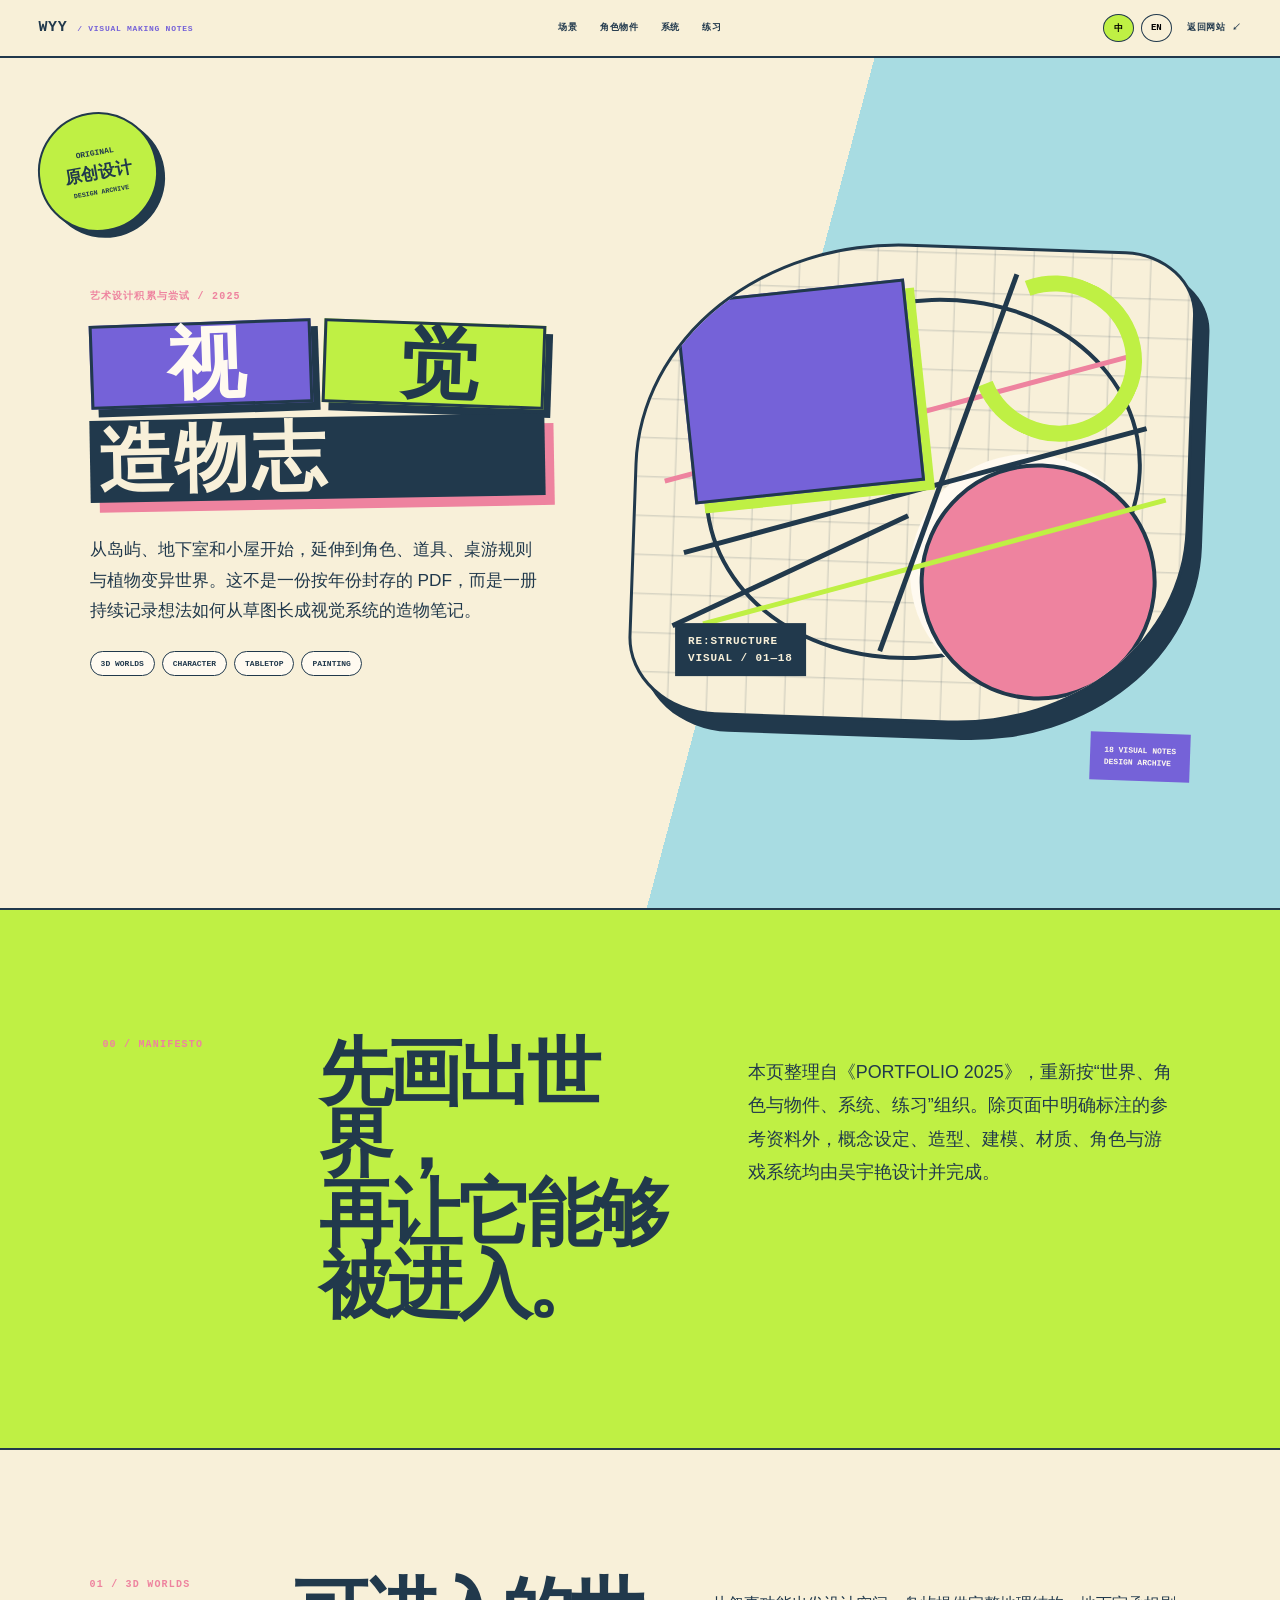
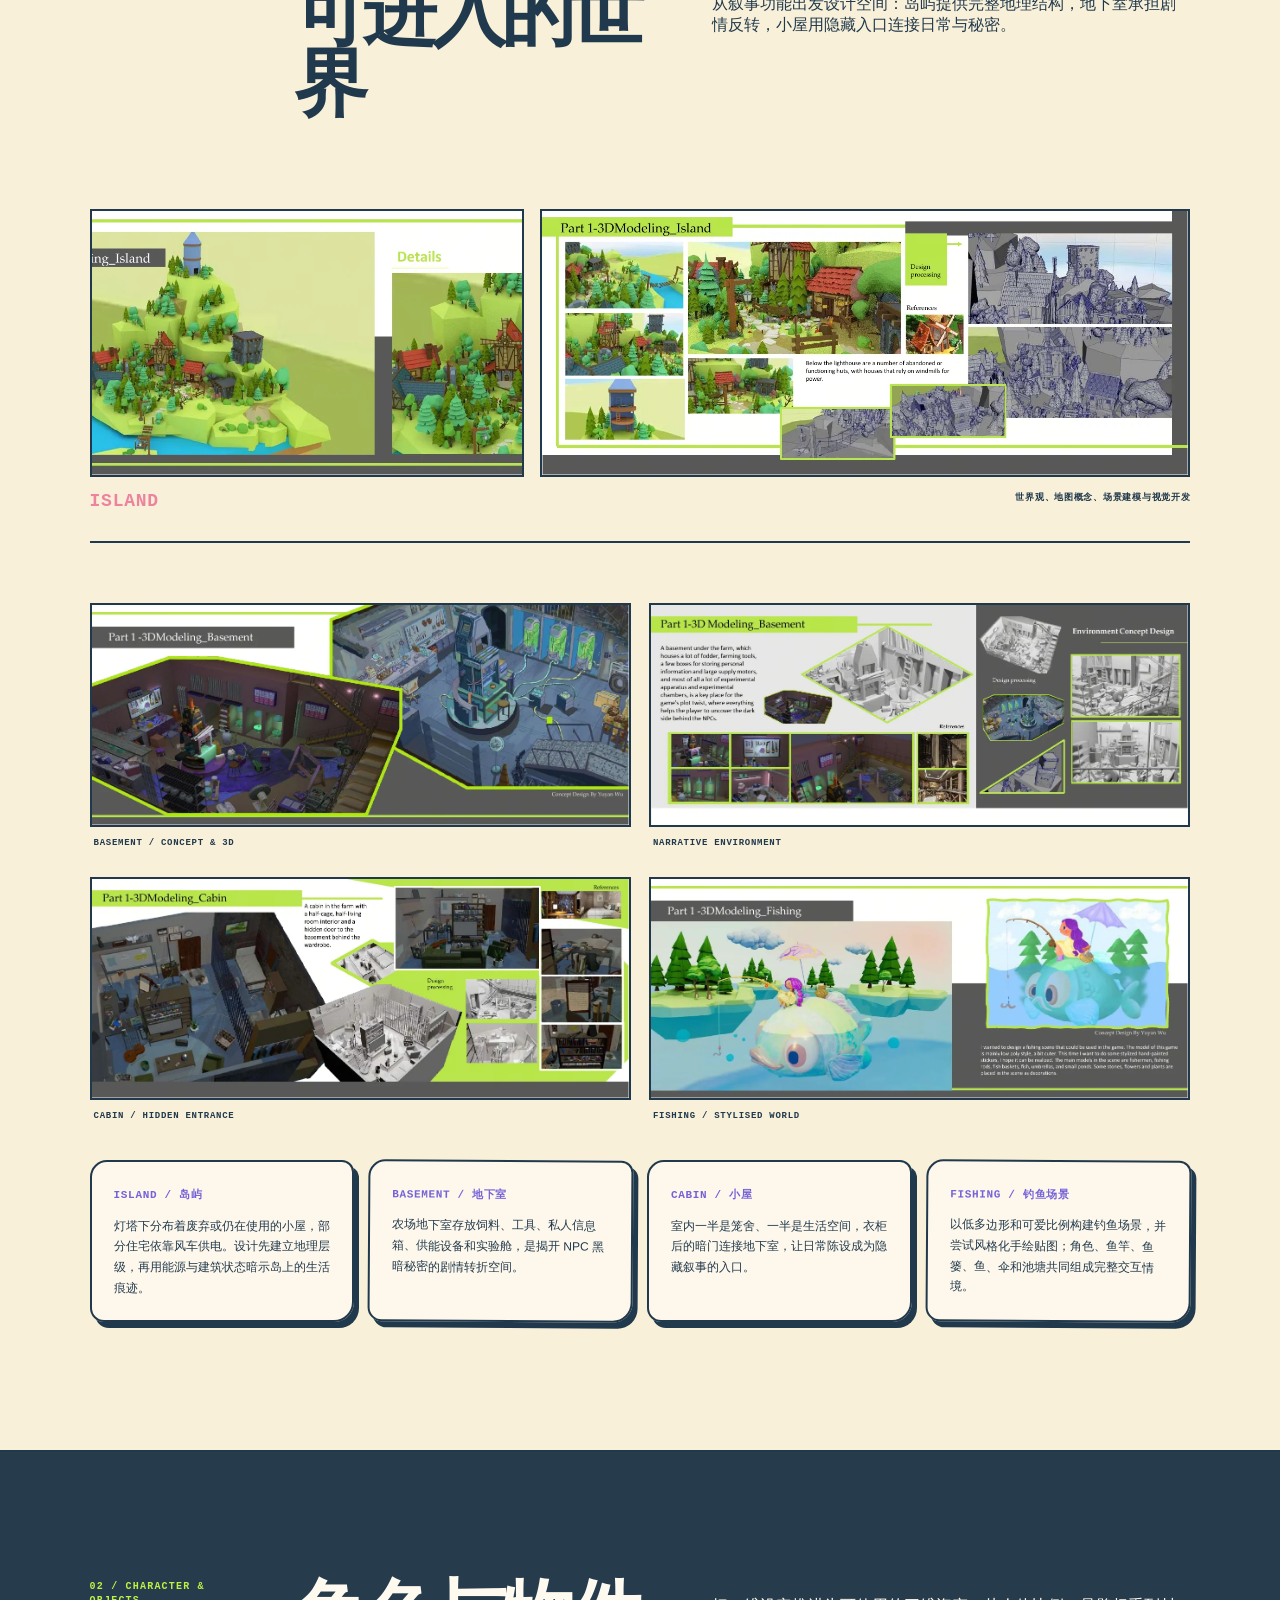
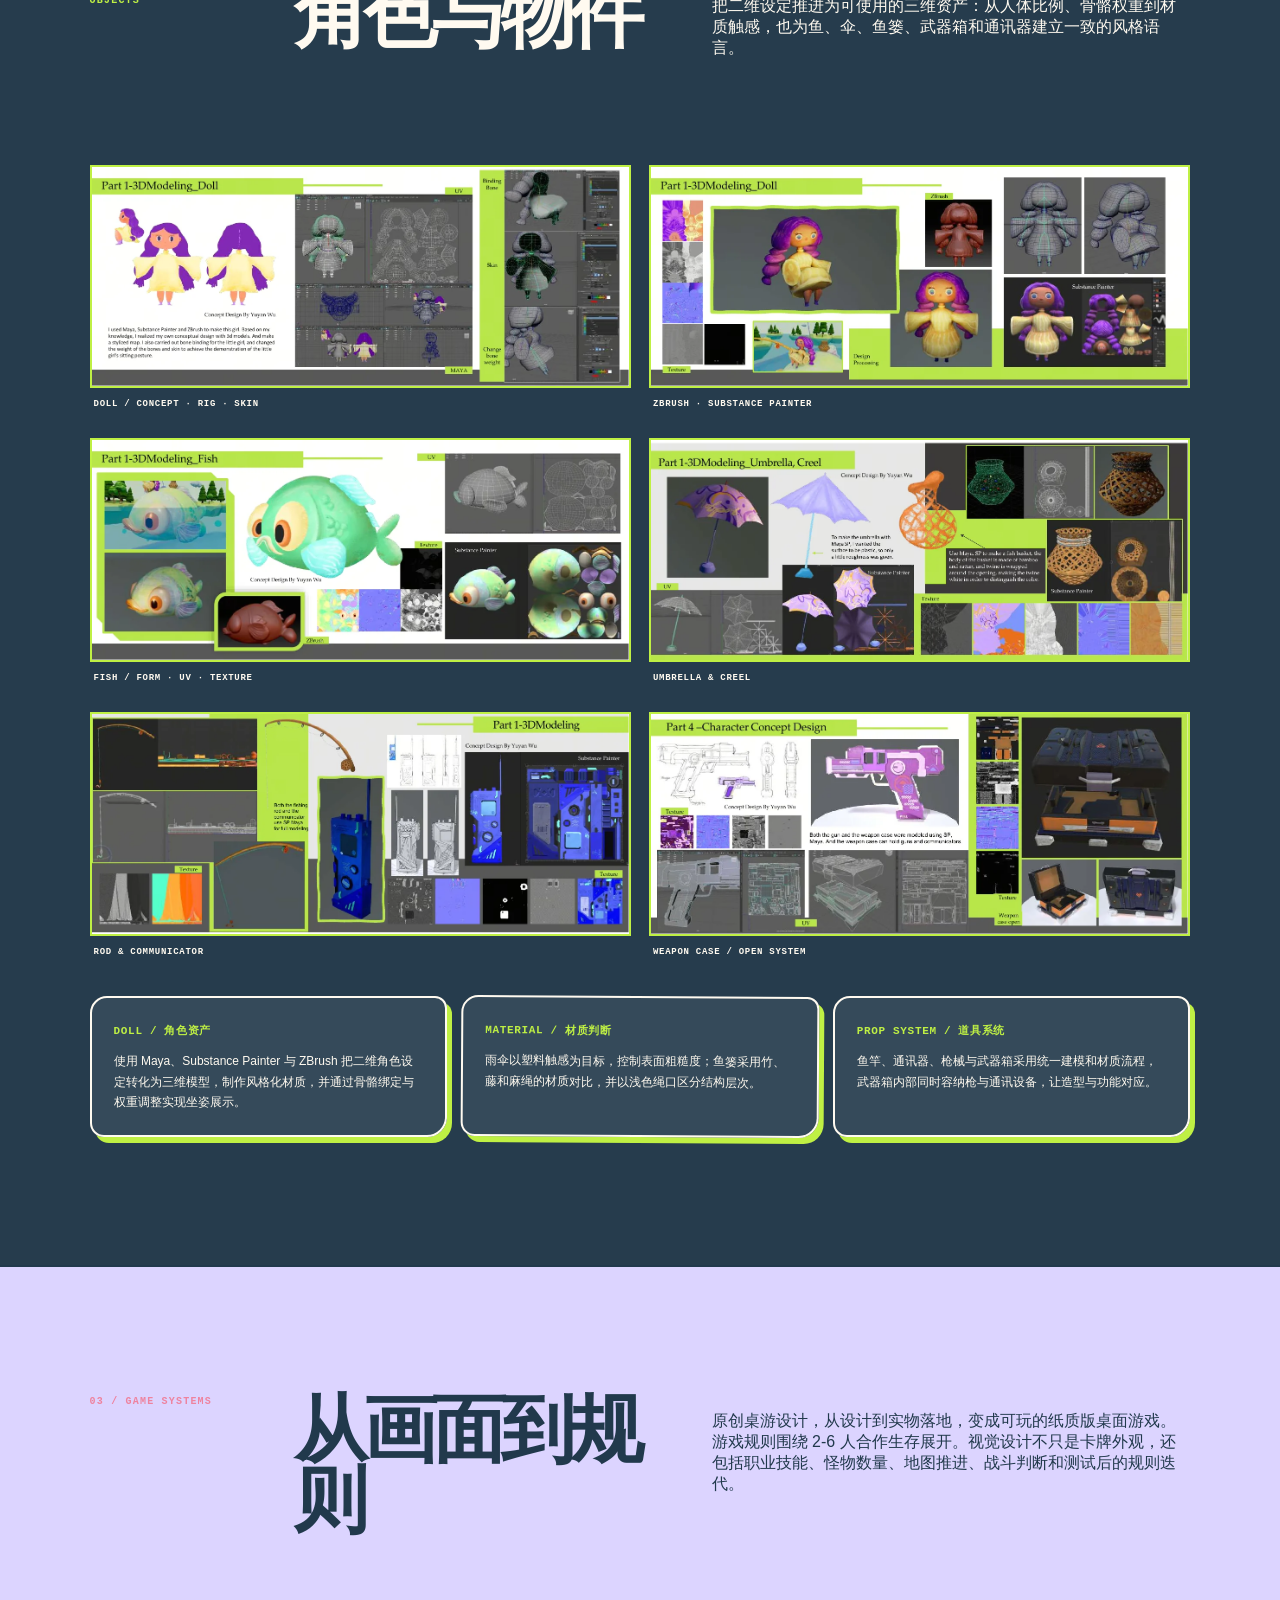
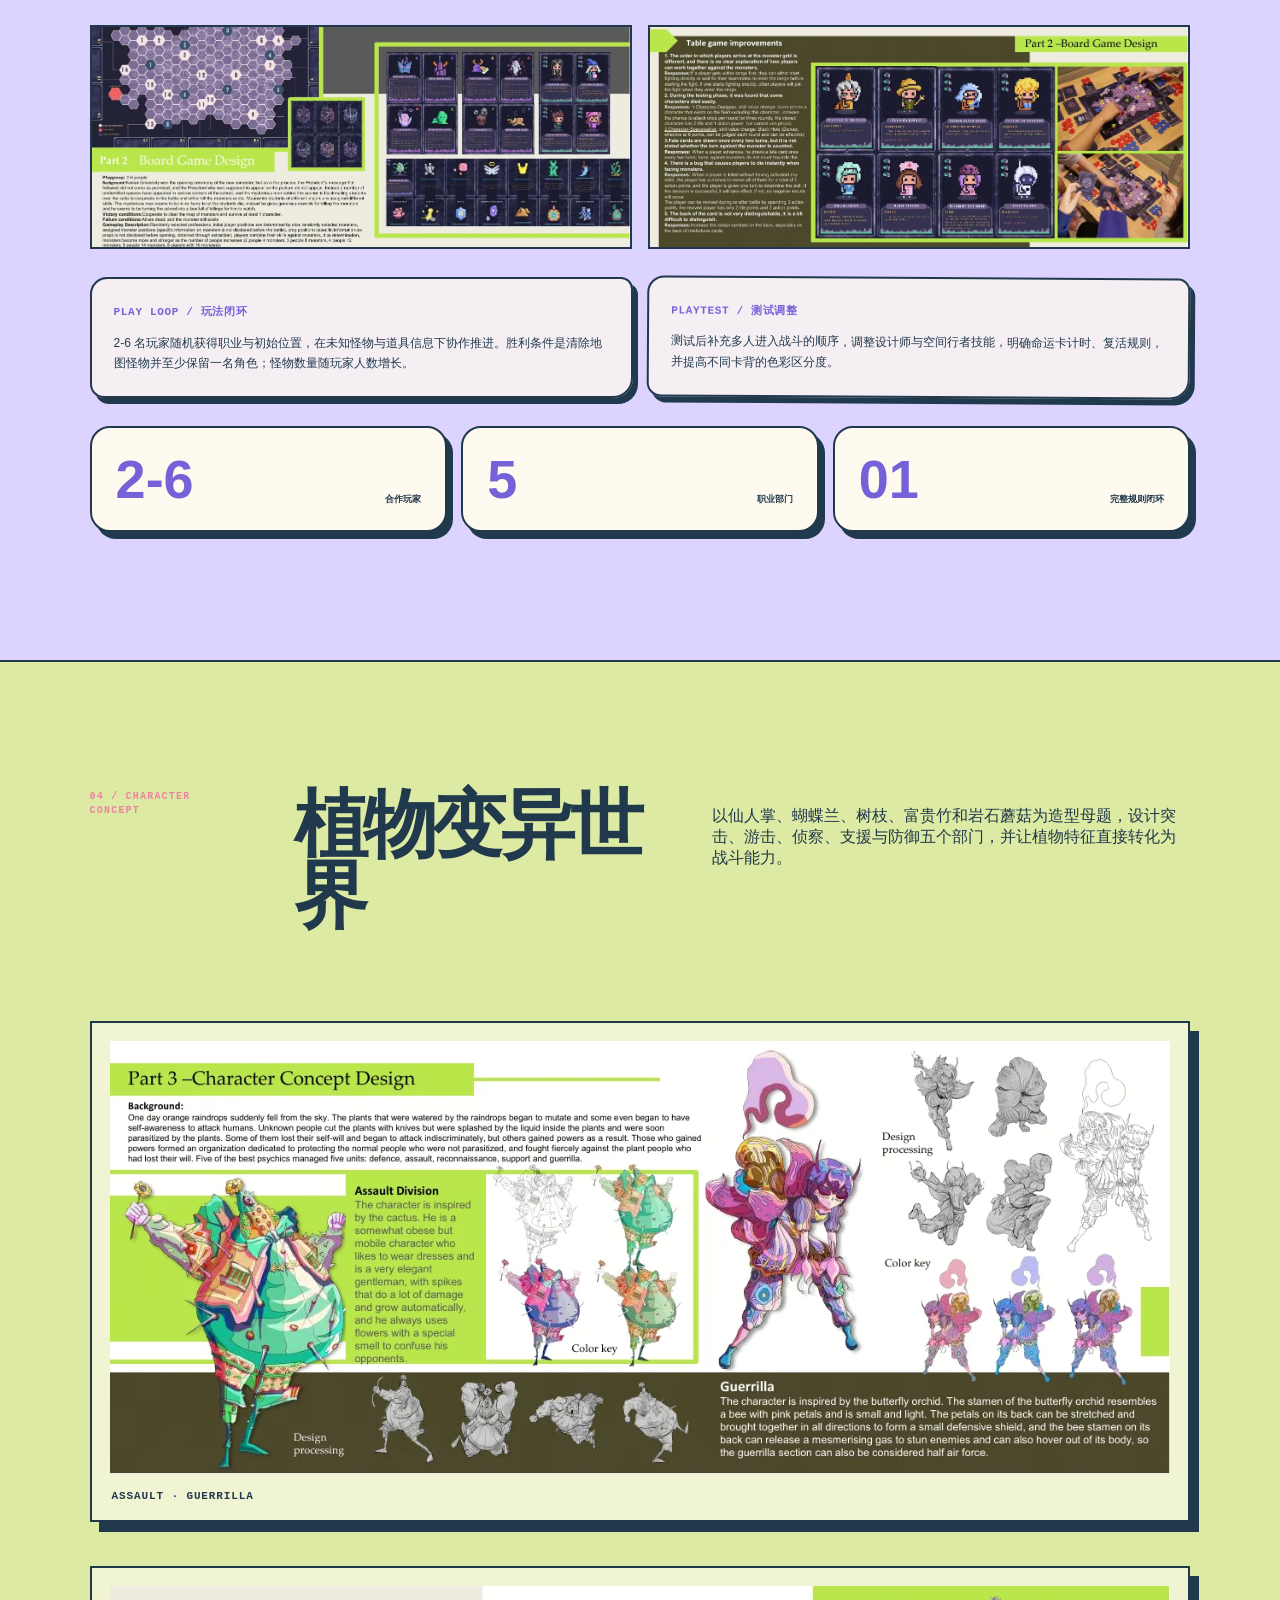
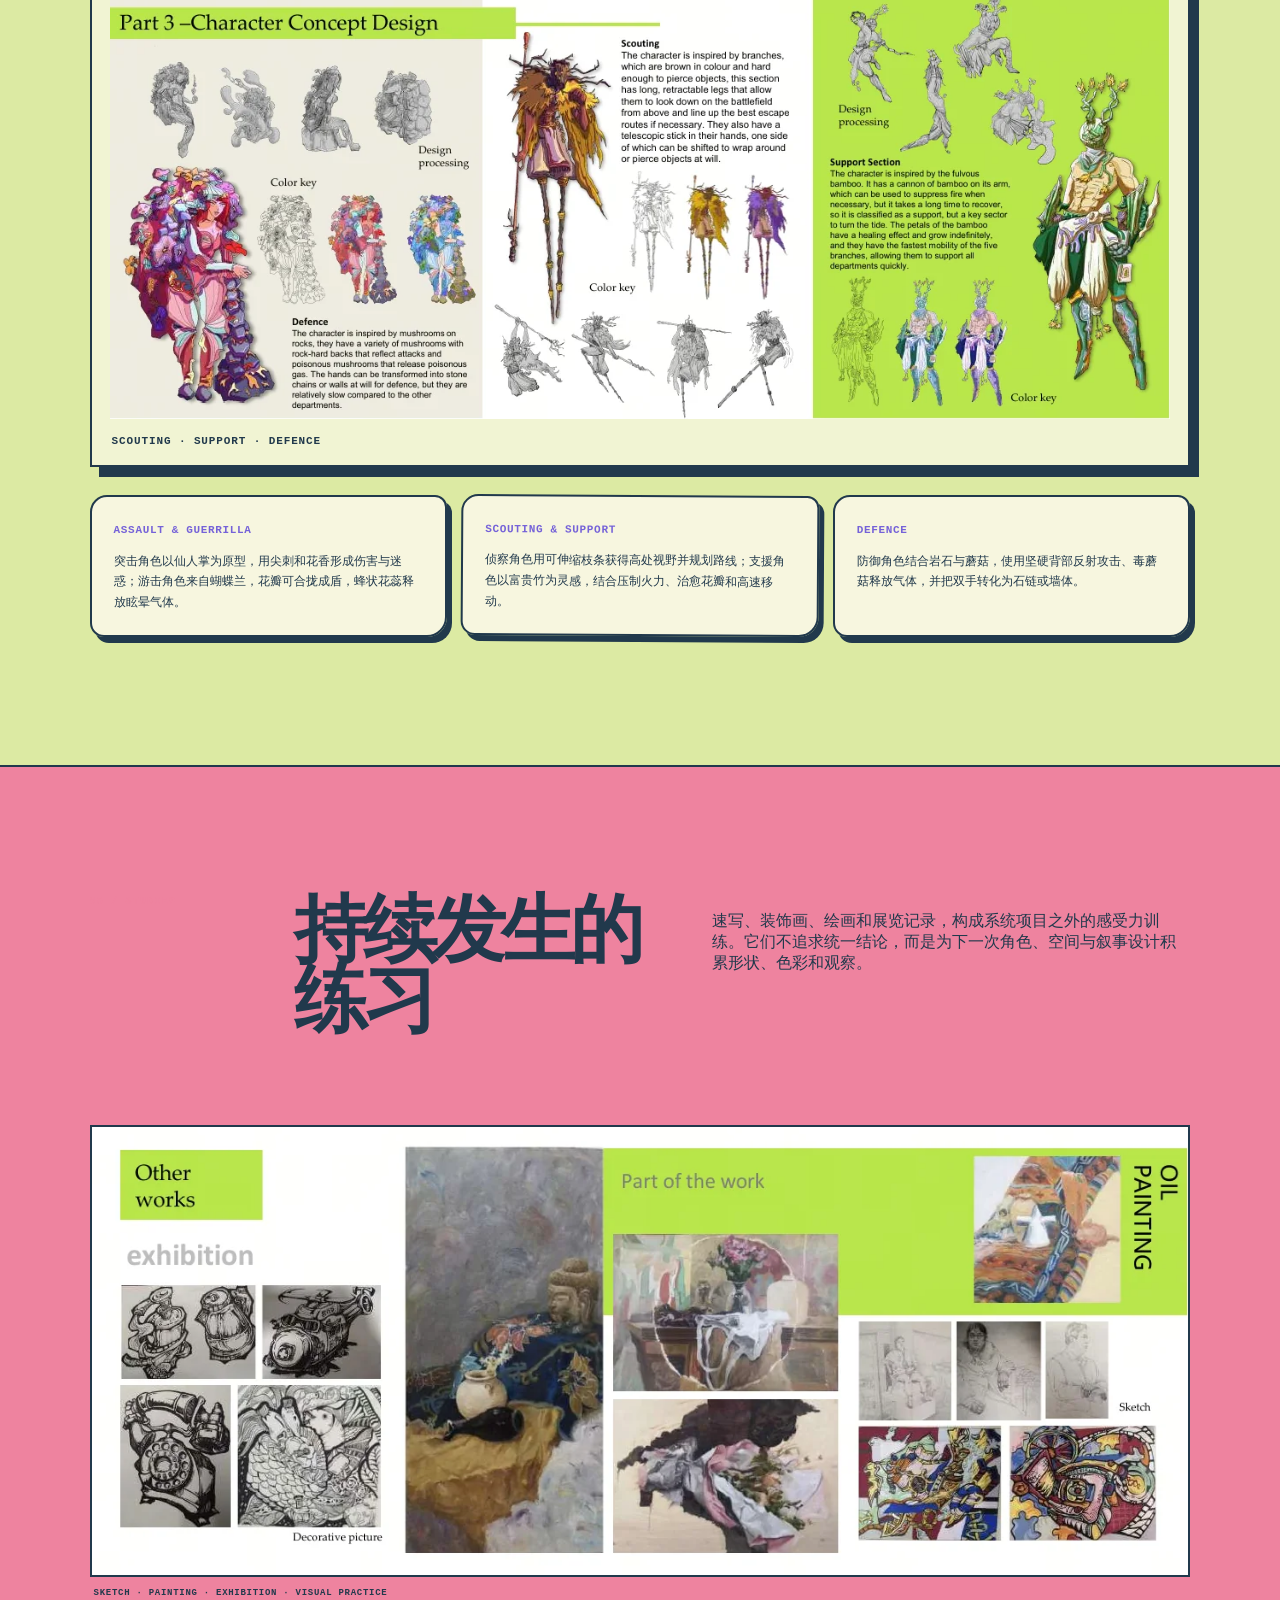
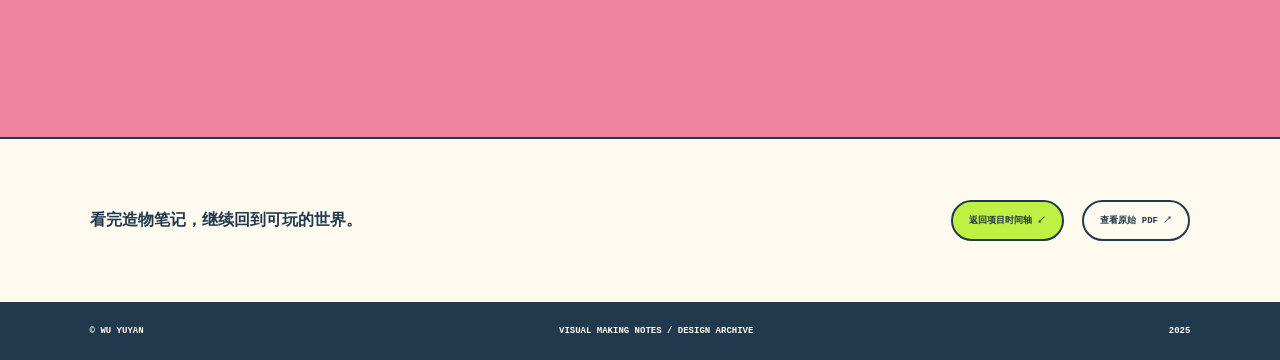
==== commit f0f5f2b6: "Refine visual notes cover and bilingual ticker" ====
--- a/art-notes.html
+++ b/art-notes.html
@@ -6,7 +6,7 @@
   <meta name="description" content="视觉造物志：吴宇艳的艺术设计积累与尝试，涵盖 3D 场景、角色、桌游、概念设计与绘画。" />
   <title>视觉造物志 — WU YUYAN</title>
   <link rel="stylesheet" href="./art-notes.css?v=1" />
-  <link rel="stylesheet" href="./art-notes-v2.css?v=1" />
+  <link rel="stylesheet" href="./art-notes-v2.css?v=2" />
 </head>
 <body>
   <header class="notes-nav">
@@ -34,9 +34,15 @@
         <p class="hero-intro en">From islands, basements and cabins to characters, props, tabletop rules and a world of mutated plants. This is not a PDF frozen in time, but a living notebook of ideas becoming visual systems.</p>
         <div class="hero-tags"><span>3D WORLDS</span><span>CHARACTER</span><span>TABLETOP</span><span>PAINTING</span></div>
       </div>
-      <div class="hero-collage">
-        <img src="./portfolio/art-notes/page-01.webp" alt="原创岛屿地图概念设计" />
-        <img src="./portfolio/art-notes/page-08.webp" alt="原创女孩角色三维设计" />
+      <div class="hero-collage hero-geometry" aria-hidden="true">
+        <div class="construct-board">
+          <span class="construct-square"></span>
+          <span class="construct-circle"></span>
+          <span class="construct-arc"></span>
+          <i class="construct-line line-one"></i>
+          <i class="construct-line line-two"></i>
+          <b>RE:STRUCTURE<br />VISUAL / 01—18</b>
+        </div>
         <span>18 VISUAL NOTES<br />DESIGN ARCHIVE</span>
       </div>
     </section>
@@ -62,7 +68,7 @@
     </section>
 
     <section class="notes-section systems" id="systems">
-      <header><p class="section-index">03 / GAME SYSTEMS</p><h2><span class="zh">从画面到规则</span><span class="en">FROM VISUALS TO RULES</span></h2><p class="zh">桌游项目围绕 2-6 人合作生存展开。视觉设计不只是卡牌外观，还包括职业技能、怪物数量、地图推进、战斗判断和测试后的规则迭代。</p><p class="en">A cooperative survival board game for 2-6 players. The design extends beyond card visuals into professions, skills, monster scaling, map progression, combat decisions and rule iteration after playtesting.</p></header>
+      <header><p class="section-index">03 / GAME SYSTEMS</p><h2><span class="zh">从画面到规则</span><span class="en">FROM VISUALS TO RULES</span></h2><p class="zh">原创桌游设计，从设计到实物落地，变成可玩的纸质版桌面游戏。游戏规则围绕 2-6 人合作生存展开。视觉设计不只是卡牌外观，还包括职业技能、怪物数量、地图推进、战斗判断和测试后的规则迭代。</p><p class="en">An original tabletop game carried from design into physical production as a playable paper-based game. Its rules centre on cooperative survival for 2-6 players, extending beyond card visuals into roles, skills, monster scaling, map progression, combat decisions and playtest iteration.</p></header>
       <div class="feature-spread board"><img src="./portfolio/art-notes/page-14.webp" alt="原创合作生存桌游系统" loading="lazy" /><img src="./portfolio/art-notes/page-15.webp" alt="桌游测试与规则改进" loading="lazy" /></div>
       <div class="pdf-notes two"><article><b>PLAY LOOP / 玩法闭环</b><p class="zh">2-6 名玩家随机获得职业与初始位置，在未知怪物与道具信息下协作推进。胜利条件是清除地图怪物并至少保留一名角色；怪物数量随玩家人数增长。</p><p class="en">Two to six players receive random roles and positions, then cooperate with hidden monster and item information. Clear the map and keep at least one character alive to win.</p></article><article><b>PLAYTEST / 测试调整</b><p class="zh">测试后补充多人进入战斗的顺序，调整设计师与空间行者技能，明确命运卡计时、复活规则，并提高不同卡背的色彩区分度。</p><p class="en">Playtesting clarified group combat order, rebalanced two roles, defined fate-card timing and revival rules, and increased colour contrast between card backs.</p></article></div>
       <div class="system-notes"><article><b>2-6</b><span class="zh">合作玩家</span><span class="en">CO-OP PLAYERS</span></article><article><b>5</b><span class="zh">职业部门</span><span class="en">ROLE DIVISIONS</span></article><article><b>01</b><span class="zh">完整规则闭环</span><span class="en">COMPLETE RULE LOOP</span></article></div>
--- a/art-notes-v2.css
+++ b/art-notes-v2.css
@@ -1 +1,3 @@
-.art-title{margin:0;max-width:650px}.art-title .zh,.art-title .en{font-style:normal}.art-title .zh{display:grid;grid-template-columns:minmax(0,.72fr) minmax(0,.72fr);grid-template-rows:auto auto;gap:10px 12px;align-items:end}.art-title .zh i,.art-title .zh em,.art-title .en i,.art-title .en em{display:block;font-style:normal}.art-title .zh i{display:grid;place-items:center;min-height:1.05em;border:3px solid var(--ink);background:var(--white);box-shadow:7px 8px 0 var(--ink);font-size:.68em;line-height:1}.art-title .zh i:first-child{color:var(--white);background:var(--violet);transform:rotate(-2deg)}.art-title .zh i:nth-child(2){background:var(--lime);transform:rotate(2deg)}.art-title .zh em{grid-column:1/-1;padding:.09em .12em .12em;color:var(--paper);background:var(--ink);font-size:.64em;line-height:.9;letter-spacing:.03em;box-shadow:9px 10px 0 var(--pink);transform:rotate(-1deg)}html[data-language="en"] .art-title .en{display:grid;gap:11px}.art-title .en i{padding:.08em .12em;color:var(--paper);background:var(--ink);font-size:.52em;line-height:1;letter-spacing:.01em;box-shadow:8px 9px 0 var(--lime);transform:rotate(-1deg)}.art-title .en em{padding:.12em .15em;color:var(--ink);border:3px solid var(--ink);background:var(--pink);font-size:.34em;line-height:1;letter-spacing:.02em;box-shadow:7px 8px 0 var(--ink);transform:rotate(1deg)}.pdf-notes{display:grid;gap:14px;margin-top:28px}.pdf-notes.four{grid-template-columns:repeat(4,minmax(0,1fr))}.pdf-notes.three{grid-template-columns:repeat(3,minmax(0,1fr))}.pdf-notes.two{grid-template-columns:repeat(2,minmax(0,1fr))}.pdf-notes article{padding:22px;border:2px solid currentColor;border-radius:17px 12px 20px 14px;background:rgba(255,250,240,.88);box-shadow:5px 6px 0 currentColor;color:var(--ink)}.pdf-notes article:nth-child(even){transform:rotate(.35deg)}.pdf-notes b{color:var(--violet);font:900 11px/1.4 "Courier New",monospace;letter-spacing:.06em}.pdf-notes p{margin:12px 0 0;font-size:12px;line-height:1.72}.dark .pdf-notes article{color:var(--white);background:rgba(255,255,255,.07);box-shadow:5px 6px 0 var(--lime)}.dark .pdf-notes b{color:var(--lime)}.systems .pdf-notes article{background:rgba(255,250,240,.72)}.character-world .pdf-notes article{background:rgba(255,250,240,.78)}@media(max-width:900px){.pdf-notes.four,.pdf-notes.three{grid-template-columns:repeat(2,minmax(0,1fr))}}@media(max-width:600px){.art-title .zh{gap:7px}.art-title .zh i{border-width:2px;box-shadow:5px 6px 0 var(--ink)}.art-title .zh em{box-shadow:6px 7px 0 var(--pink)}.pdf-notes.four,.pdf-notes.three,.pdf-notes.two{grid-template-columns:1fr}.pdf-notes article{padding:18px}.hero-intro{margin-top:28px}}
+.art-title{margin:0;max-width:650px}.art-title .zh,.art-title .en{font-style:normal}.art-title .zh{display:grid;grid-template-columns:minmax(0,.72fr) minmax(0,.72fr);grid-template-rows:auto auto;gap:10px 12px;align-items:end}.art-title .zh i,.art-title .zh em,.art-title .en i,.art-title .en em{display:block;font-style:normal}.art-title .zh i{display:grid;place-items:center;min-height:1.05em;border:3px solid var(--ink);background:var(--white);box-shadow:7px 8px 0 var(--ink);font-size:.68em;line-height:1}.art-title .zh i:first-child{color:var(--white);background:var(--violet);transform:rotate(-2deg)}.art-title .zh i:nth-child(2){background:var(--lime);transform:rotate(2deg)}.art-title .zh em{grid-column:1/-1;padding:.09em .12em .12em;color:var(--paper);background:var(--ink);font-size:.64em;line-height:.9;letter-spacing:.03em;box-shadow:9px 10px 0 var(--pink);transform:rotate(-1deg)}html[data-language="en"] .art-title .en{display:grid;gap:11px}.art-title .en i{padding:.08em .12em;color:var(--paper);background:var(--ink);font-size:.52em;line-height:1;letter-spacing:.01em;box-shadow:8px 9px 0 var(--lime);transform:rotate(-1deg)}.art-title .en em{padding:.12em .15em;color:var(--ink);border:3px solid var(--ink);background:var(--pink);font-size:.34em;line-height:1;letter-spacing:.02em;box-shadow:7px 8px 0 var(--ink);transform:rotate(1deg)}.pdf-notes{display:grid;gap:14px;margin-top:28px}.pdf-notes.four{grid-template-columns:repeat(4,minmax(0,1fr))}.pdf-notes.three{grid-template-columns:repeat(3,minmax(0,1fr))}.pdf-notes.two{grid-template-columns:repeat(2,minmax(0,1fr))}.pdf-notes article{padding:22px;border:2px solid currentColor;border-radius:17px 12px 20px 14px;background:rgba(255,250,240,.88);box-shadow:5px 6px 0 currentColor;color:var(--ink)}.pdf-notes article:nth-child(even){transform:rotate(.35deg)}.pdf-notes b{color:var(--violet);font:900 11px/1.4 "Courier New",monospace;letter-spacing:.06em}.pdf-notes p{margin:12px 0 0;font-size:12px;line-height:1.72}.dark .pdf-notes article{color:var(--white);background:rgba(255,255,255,.07);box-shadow:5px 6px 0 var(--lime)}.dark .pdf-notes b{color:var(--lime)}.systems .pdf-notes article{background:rgba(255,250,240,.72)}.character-world .pdf-notes article{background:rgba(255,250,240,.78)}
+.hero-geometry{display:grid;place-items:center}.construct-board{position:relative;width:min(100%,620px);aspect-ratio:1/.86;overflow:hidden;border:3px solid var(--ink);border-radius:48% 13% 42% 16%;background:repeating-linear-gradient(0deg,transparent 0 37px,rgba(33,57,76,.15) 38px 39px),repeating-linear-gradient(90deg,transparent 0 37px,rgba(33,57,76,.15) 38px 39px),var(--paper);box-shadow:14px 16px 0 var(--ink);transform:rotate(2deg)}.construct-board::before{content:"";position:absolute;inset:11% 8% 13% 12%;border:4px solid var(--ink);border-radius:50%;transform:rotate(-13deg)}.construct-board::after{content:"";position:absolute;left:7%;right:6%;top:51%;height:5px;background:var(--ink);box-shadow:0 -74px 0 var(--pink),0 74px 0 var(--lime);transform:rotate(-17deg)}.construct-square,.construct-circle,.construct-arc,.construct-line{position:absolute;display:block}.construct-square{left:8%;top:10%;width:42%;height:43%;z-index:2;border:3px solid var(--ink);background:var(--violet);box-shadow:9px 10px 0 var(--lime);transform:rotate(-8deg)}.construct-circle{right:5%;bottom:5%;width:43%;aspect-ratio:1;border:4px solid var(--ink);border-radius:50%;background:var(--pink);box-shadow:-10px -9px 0 var(--white)}.construct-arc{right:9%;top:5%;width:31%;height:35%;z-index:3;border:16px solid var(--lime);border-left-color:transparent;border-radius:50%;transform:rotate(22deg)}.construct-line{z-index:4;width:5px;background:var(--ink)}.line-one{left:56%;top:3%;height:85%;transform:rotate(18deg)}.line-two{left:28%;top:42%;height:55%;transform:rotate(63deg)}.construct-board b{position:absolute;left:8%;bottom:8%;z-index:6;padding:10px 13px;color:var(--paper);background:var(--ink);font:900 11px/1.5 "Courier New",monospace;letter-spacing:.08em;transform:rotate(-2deg)}.character-world .gallery.two.concept{grid-template-columns:1fr;gap:44px}.character-world .concept figure{padding:18px;border:2px solid var(--ink);background:rgba(255,250,240,.62);box-shadow:9px 10px 0 var(--ink)}.character-world .concept img{width:100%;height:auto;min-height:0;object-fit:contain;border:0;background:var(--white)}.character-world .concept figcaption{padding:16px 2px 0;font-size:11px}
+@media(max-width:900px){.pdf-notes.four,.pdf-notes.three{grid-template-columns:repeat(2,minmax(0,1fr))}.construct-board{width:min(88vw,620px)}}@media(max-width:600px){.art-title .zh{gap:7px}.art-title .zh i{border-width:2px;box-shadow:5px 6px 0 var(--ink)}.art-title .zh em{box-shadow:6px 7px 0 var(--pink)}.pdf-notes.four,.pdf-notes.three,.pdf-notes.two{grid-template-columns:1fr}.pdf-notes article{padding:18px}.hero-intro{margin-top:28px}.hero-geometry{min-height:390px}.construct-board{width:92%;box-shadow:9px 10px 0 var(--ink)}.construct-board::after{box-shadow:0 -42px 0 var(--pink),0 42px 0 var(--lime)}.character-world .concept figure{padding:9px;box-shadow:6px 7px 0 var(--ink)}}
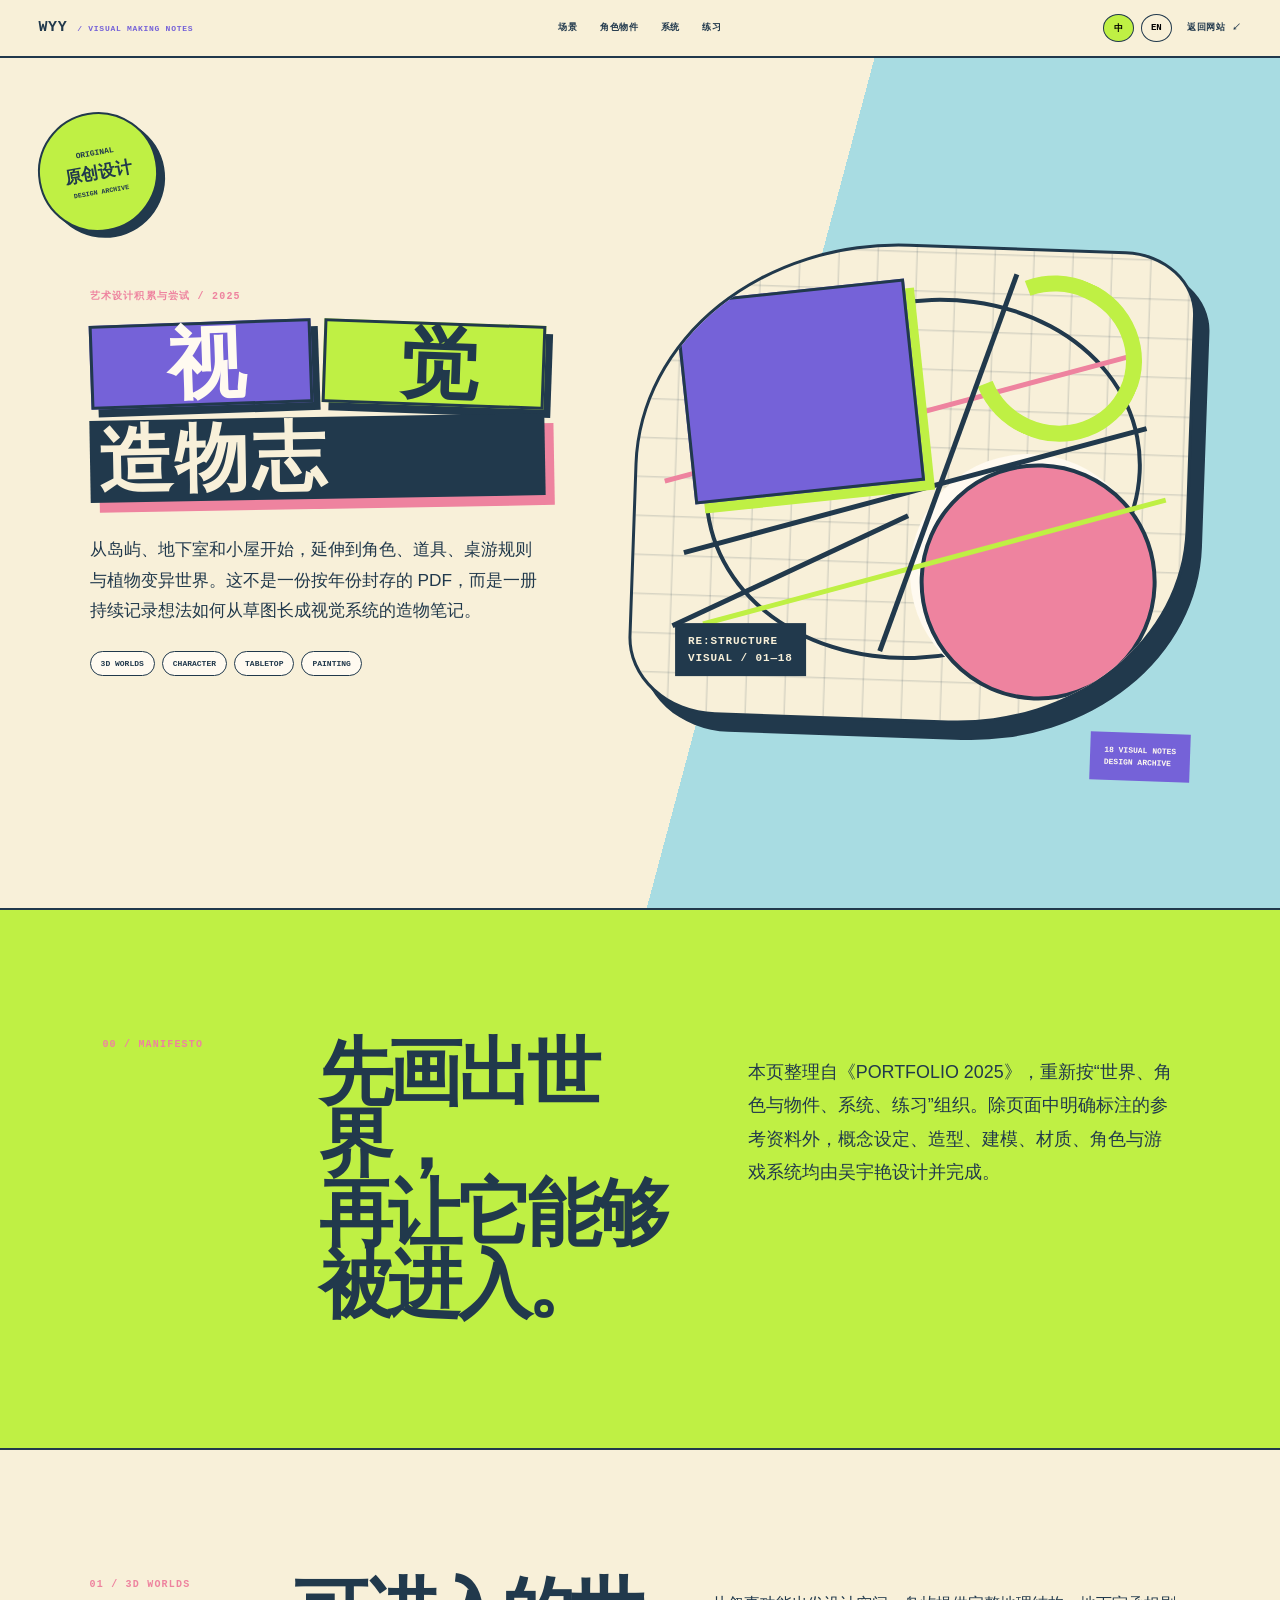
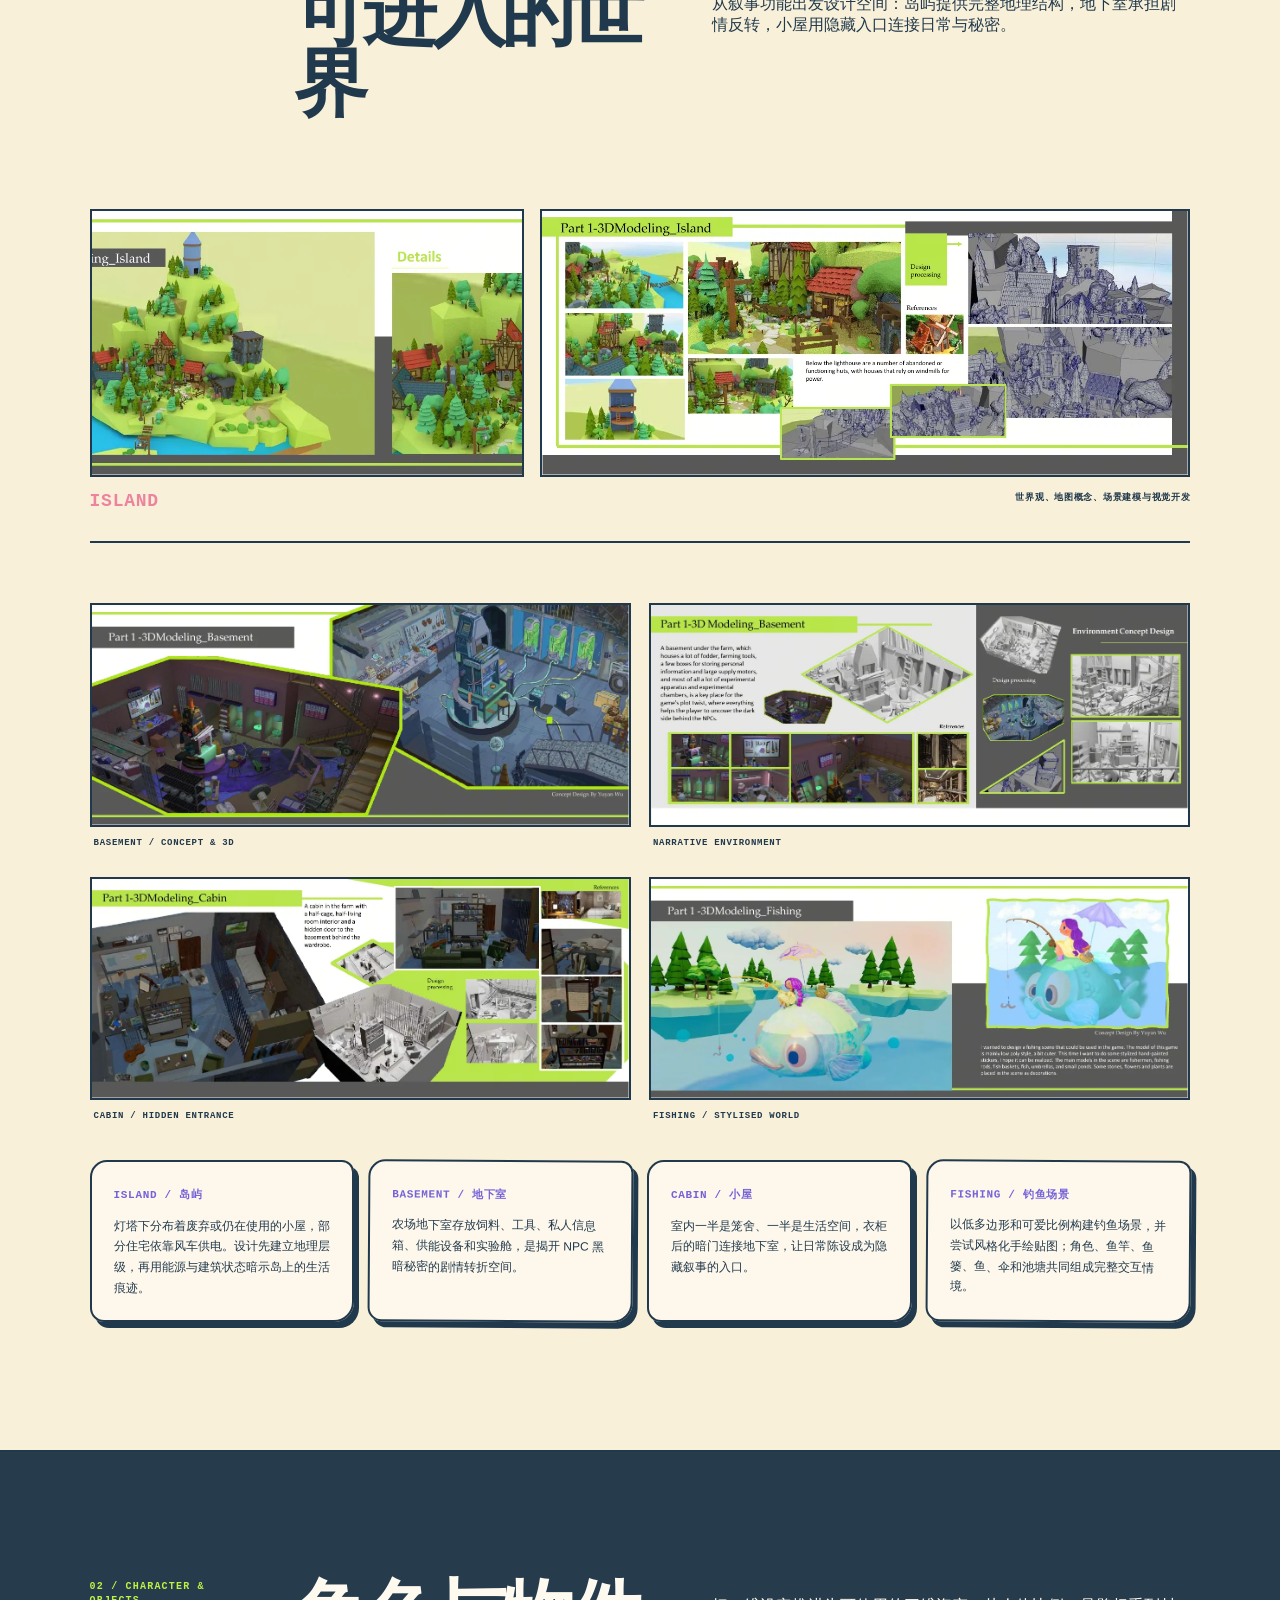
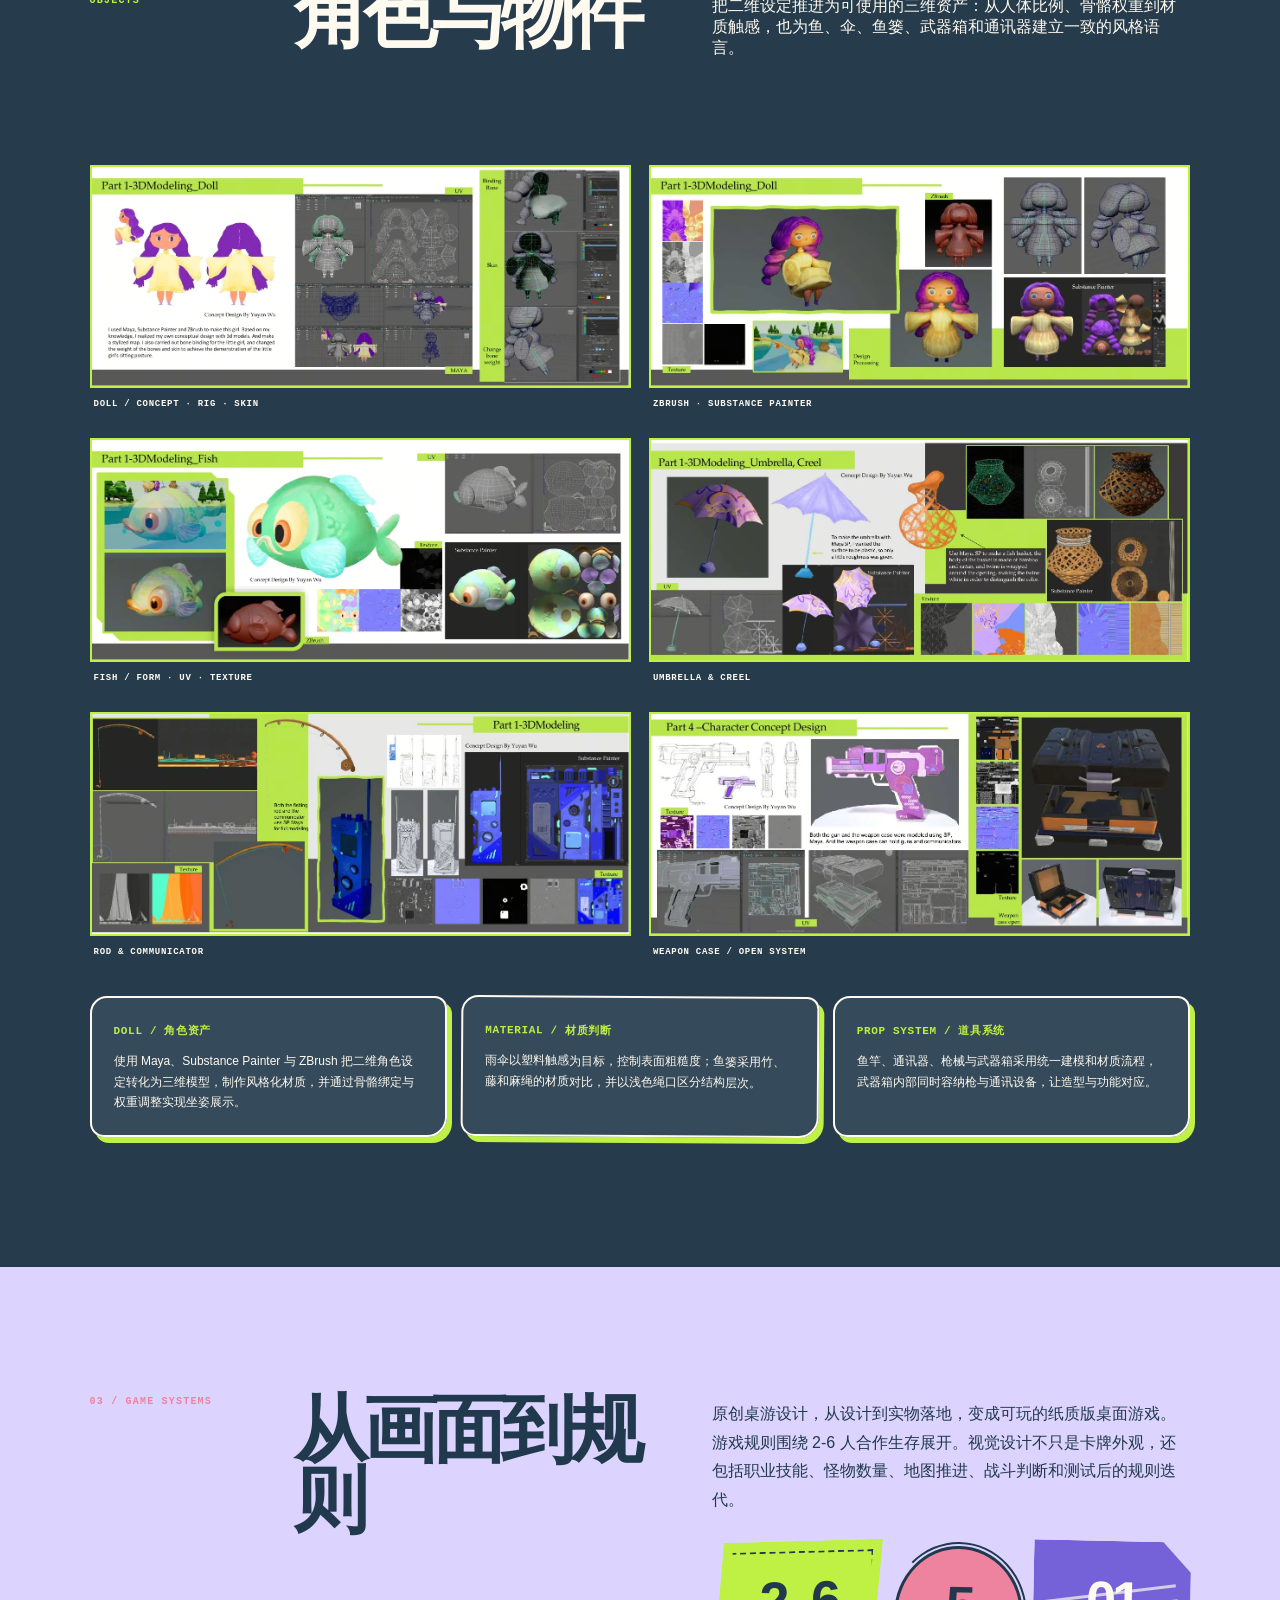
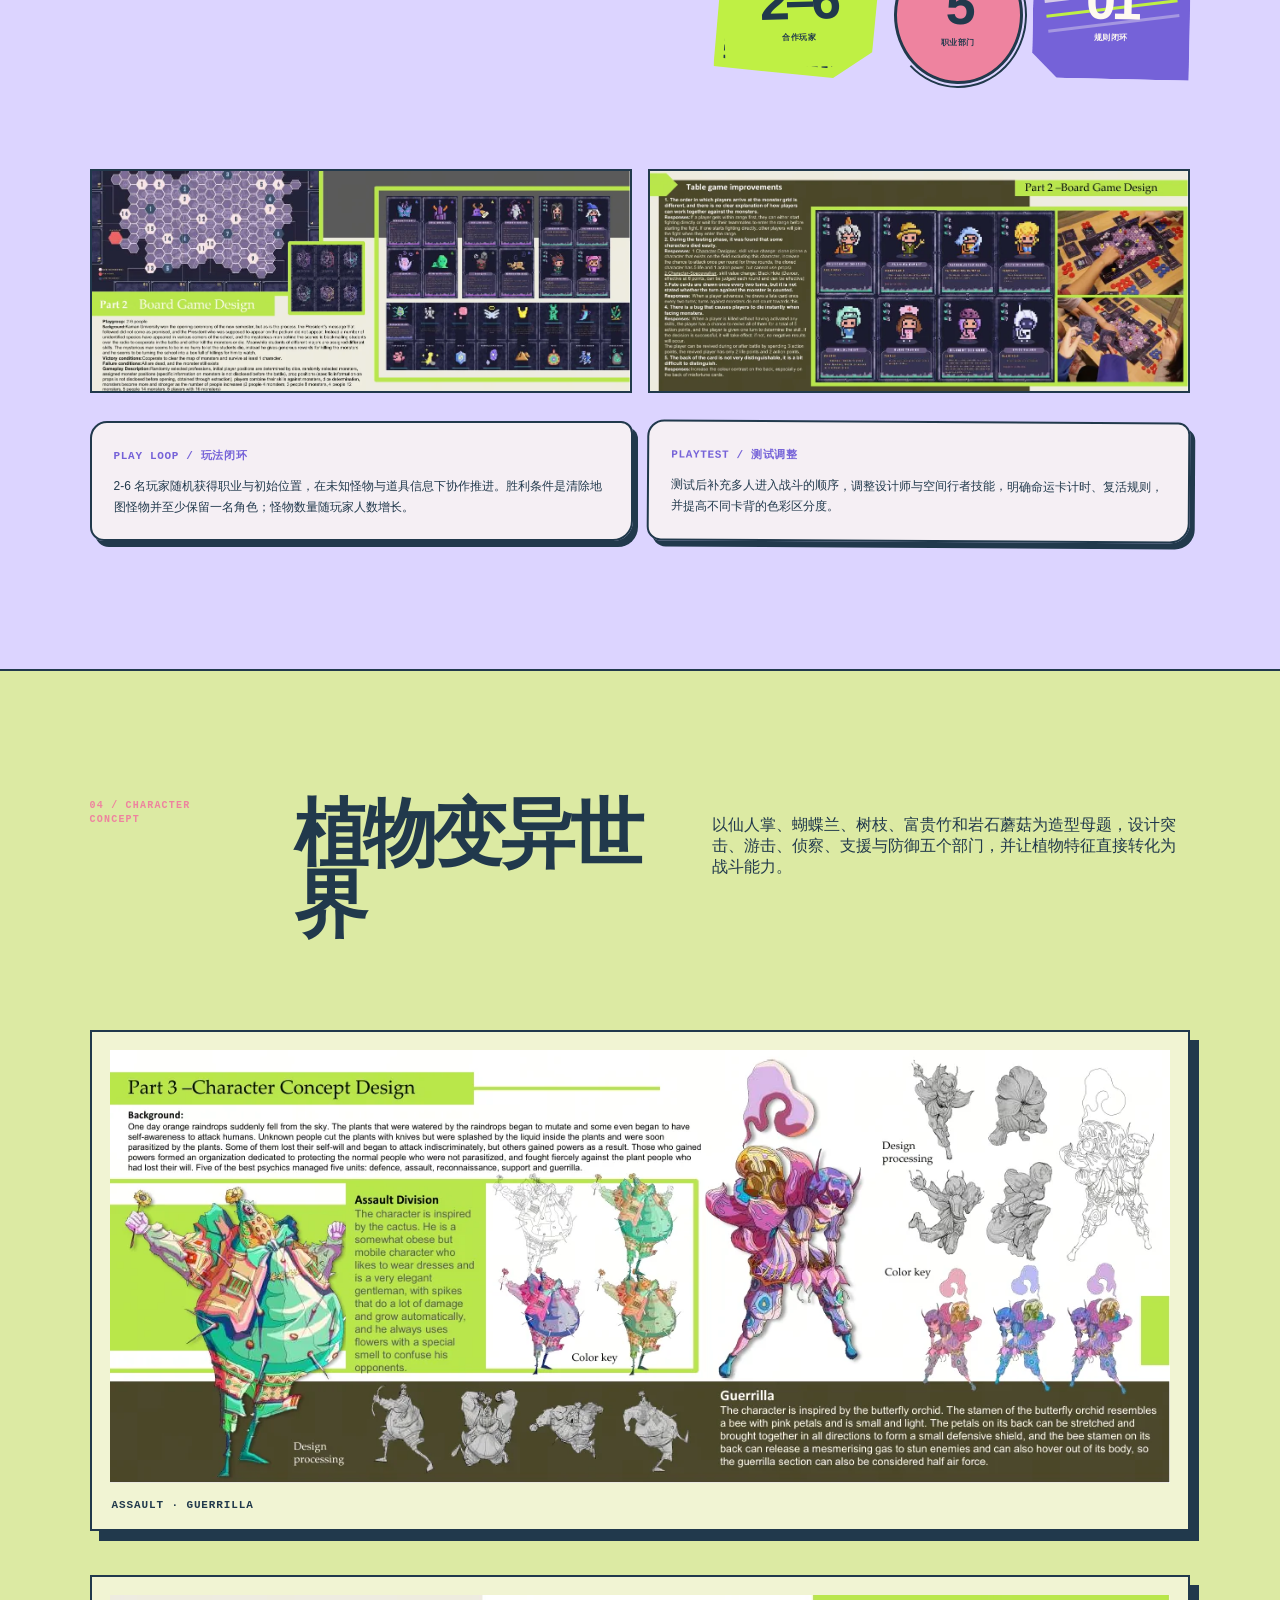
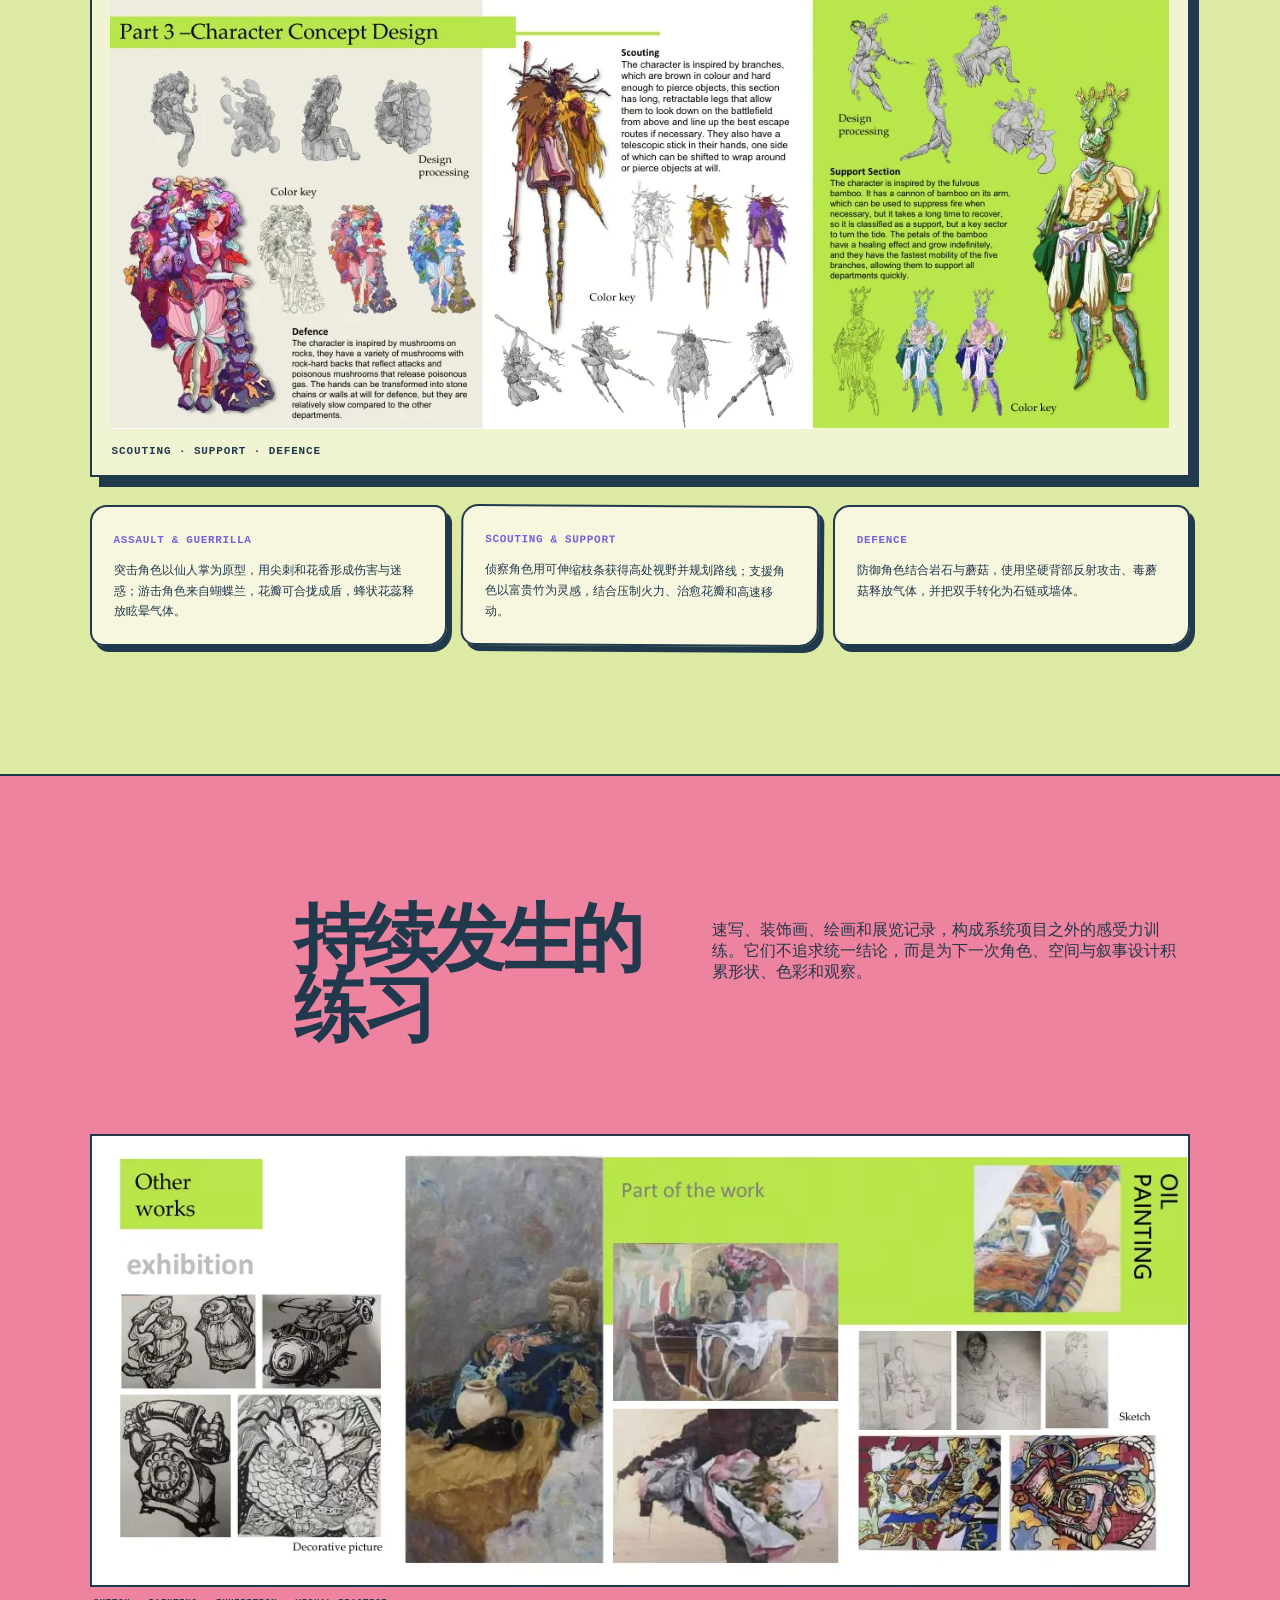
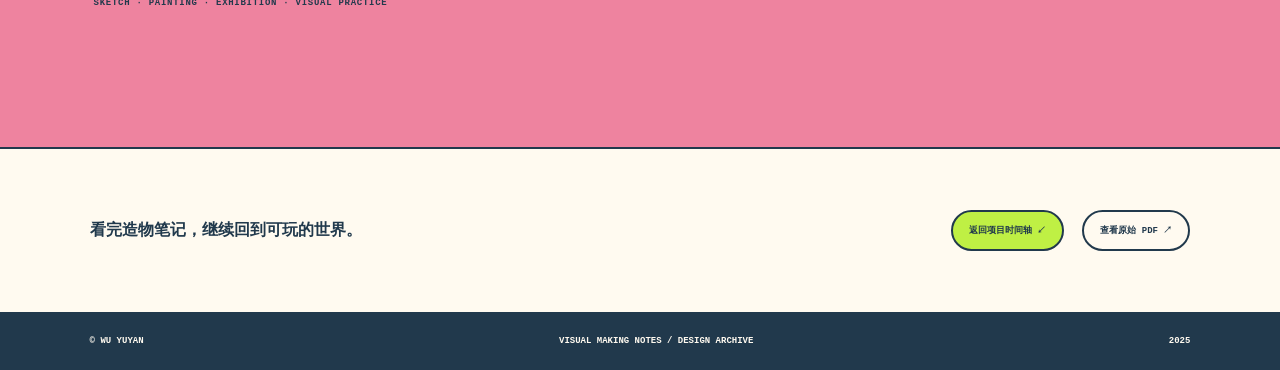
==== commit 6a678cea: "Add playful interactive portfolio UI" ====
--- a/art-notes.html
+++ b/art-notes.html
@@ -6,7 +6,7 @@
   <meta name="description" content="视觉造物志：吴宇艳的艺术设计积累与尝试，涵盖 3D 场景、角色、桌游、概念设计与绘画。" />
   <title>视觉造物志 — WU YUYAN</title>
   <link rel="stylesheet" href="./art-notes.css?v=1" />
-  <link rel="stylesheet" href="./art-notes-v2.css?v=2" />
+  <link rel="stylesheet" href="./art-notes-v2.css?v=3" />
 </head>
 <body>
   <header class="notes-nav">
@@ -68,10 +68,9 @@
     </section>
 
     <section class="notes-section systems" id="systems">
-      <header><p class="section-index">03 / GAME SYSTEMS</p><h2><span class="zh">从画面到规则</span><span class="en">FROM VISUALS TO RULES</span></h2><p class="zh">原创桌游设计，从设计到实物落地，变成可玩的纸质版桌面游戏。游戏规则围绕 2-6 人合作生存展开。视觉设计不只是卡牌外观，还包括职业技能、怪物数量、地图推进、战斗判断和测试后的规则迭代。</p><p class="en">An original tabletop game carried from design into physical production as a playable paper-based game. Its rules centre on cooperative survival for 2-6 players, extending beyond card visuals into roles, skills, monster scaling, map progression, combat decisions and playtest iteration.</p></header>
+      <header><p class="section-index">03 / GAME SYSTEMS</p><h2><span class="zh">从画面到规则</span><span class="en">FROM VISUALS TO RULES</span></h2><div class="system-copy"><p class="zh">原创桌游设计，从设计到实物落地，变成可玩的纸质版桌面游戏。游戏规则围绕 2-6 人合作生存展开。视觉设计不只是卡牌外观，还包括职业技能、怪物数量、地图推进、战斗判断和测试后的规则迭代。</p><p class="en">An original tabletop game carried from design into physical production as a playable paper-based game. Its rules centre on cooperative survival for 2-6 players, extending beyond card visuals into roles, skills, monster scaling, map progression, combat decisions and playtest iteration.</p><div class="system-console" role="group" aria-label="桌游系统数据，点击查看说明"><button class="system-control players" type="button" aria-pressed="false"><span class="system-value">2–6</span><span class="system-label"><span class="zh">合作玩家</span><span class="en">CO-OP PLAYERS</span></span><small><span class="zh">人数决定怪物规模</span><span class="en">PLAYERS SCALE MONSTERS</span></small></button><button class="system-control roles" type="button" aria-pressed="false"><span class="system-value">5</span><span class="system-label"><span class="zh">职业部门</span><span class="en">ROLE DIVISIONS</span></span><small><span class="zh">技能形成团队配合</span><span class="en">SKILLS SHAPE TEAMWORK</span></small></button><button class="system-control loop" type="button" aria-pressed="false"><span class="system-value">01</span><span class="system-label"><span class="zh">规则闭环</span><span class="en">RULE LOOP</span></span><small><span class="zh">探索、战斗与生存</span><span class="en">EXPLORE · FIGHT · SURVIVE</span></small></button></div></div></header>
       <div class="feature-spread board"><img src="./portfolio/art-notes/page-14.webp" alt="原创合作生存桌游系统" loading="lazy" /><img src="./portfolio/art-notes/page-15.webp" alt="桌游测试与规则改进" loading="lazy" /></div>
       <div class="pdf-notes two"><article><b>PLAY LOOP / 玩法闭环</b><p class="zh">2-6 名玩家随机获得职业与初始位置，在未知怪物与道具信息下协作推进。胜利条件是清除地图怪物并至少保留一名角色；怪物数量随玩家人数增长。</p><p class="en">Two to six players receive random roles and positions, then cooperate with hidden monster and item information. Clear the map and keep at least one character alive to win.</p></article><article><b>PLAYTEST / 测试调整</b><p class="zh">测试后补充多人进入战斗的顺序，调整设计师与空间行者技能，明确命运卡计时、复活规则，并提高不同卡背的色彩区分度。</p><p class="en">Playtesting clarified group combat order, rebalanced two roles, defined fate-card timing and revival rules, and increased colour contrast between card backs.</p></article></div>
-      <div class="system-notes"><article><b>2-6</b><span class="zh">合作玩家</span><span class="en">CO-OP PLAYERS</span></article><article><b>5</b><span class="zh">职业部门</span><span class="en">ROLE DIVISIONS</span></article><article><b>01</b><span class="zh">完整规则闭环</span><span class="en">COMPLETE RULE LOOP</span></article></div>
     </section>
 
     <section class="notes-section character-world">
@@ -99,6 +98,11 @@
       buttons.forEach((item) => item.setAttribute('aria-pressed', String(item === button)));
       localStorage.setItem('wyy-language', language);
     }));
+    document.querySelectorAll('.system-control').forEach((control) => control.addEventListener('click', () => {
+      const next = control.getAttribute('aria-pressed') !== 'true';
+      document.querySelectorAll('.system-control').forEach((item) => item.setAttribute('aria-pressed', 'false'));
+      control.setAttribute('aria-pressed', String(next));
+    }));
     if (localStorage.getItem('wyy-language') === 'en') document.querySelector('[data-lang-button="en"]').click();
   </script>
 </body>
--- a/art-notes-v2.css
+++ b/art-notes-v2.css
@@ -1,3 +1,5 @@
 .art-title{margin:0;max-width:650px}.art-title .zh,.art-title .en{font-style:normal}.art-title .zh{display:grid;grid-template-columns:minmax(0,.72fr) minmax(0,.72fr);grid-template-rows:auto auto;gap:10px 12px;align-items:end}.art-title .zh i,.art-title .zh em,.art-title .en i,.art-title .en em{display:block;font-style:normal}.art-title .zh i{display:grid;place-items:center;min-height:1.05em;border:3px solid var(--ink);background:var(--white);box-shadow:7px 8px 0 var(--ink);font-size:.68em;line-height:1}.art-title .zh i:first-child{color:var(--white);background:var(--violet);transform:rotate(-2deg)}.art-title .zh i:nth-child(2){background:var(--lime);transform:rotate(2deg)}.art-title .zh em{grid-column:1/-1;padding:.09em .12em .12em;color:var(--paper);background:var(--ink);font-size:.64em;line-height:.9;letter-spacing:.03em;box-shadow:9px 10px 0 var(--pink);transform:rotate(-1deg)}html[data-language="en"] .art-title .en{display:grid;gap:11px}.art-title .en i{padding:.08em .12em;color:var(--paper);background:var(--ink);font-size:.52em;line-height:1;letter-spacing:.01em;box-shadow:8px 9px 0 var(--lime);transform:rotate(-1deg)}.art-title .en em{padding:.12em .15em;color:var(--ink);border:3px solid var(--ink);background:var(--pink);font-size:.34em;line-height:1;letter-spacing:.02em;box-shadow:7px 8px 0 var(--ink);transform:rotate(1deg)}.pdf-notes{display:grid;gap:14px;margin-top:28px}.pdf-notes.four{grid-template-columns:repeat(4,minmax(0,1fr))}.pdf-notes.three{grid-template-columns:repeat(3,minmax(0,1fr))}.pdf-notes.two{grid-template-columns:repeat(2,minmax(0,1fr))}.pdf-notes article{padding:22px;border:2px solid currentColor;border-radius:17px 12px 20px 14px;background:rgba(255,250,240,.88);box-shadow:5px 6px 0 currentColor;color:var(--ink)}.pdf-notes article:nth-child(even){transform:rotate(.35deg)}.pdf-notes b{color:var(--violet);font:900 11px/1.4 "Courier New",monospace;letter-spacing:.06em}.pdf-notes p{margin:12px 0 0;font-size:12px;line-height:1.72}.dark .pdf-notes article{color:var(--white);background:rgba(255,255,255,.07);box-shadow:5px 6px 0 var(--lime)}.dark .pdf-notes b{color:var(--lime)}.systems .pdf-notes article{background:rgba(255,250,240,.72)}.character-world .pdf-notes article{background:rgba(255,250,240,.78)}
 .hero-geometry{display:grid;place-items:center}.construct-board{position:relative;width:min(100%,620px);aspect-ratio:1/.86;overflow:hidden;border:3px solid var(--ink);border-radius:48% 13% 42% 16%;background:repeating-linear-gradient(0deg,transparent 0 37px,rgba(33,57,76,.15) 38px 39px),repeating-linear-gradient(90deg,transparent 0 37px,rgba(33,57,76,.15) 38px 39px),var(--paper);box-shadow:14px 16px 0 var(--ink);transform:rotate(2deg)}.construct-board::before{content:"";position:absolute;inset:11% 8% 13% 12%;border:4px solid var(--ink);border-radius:50%;transform:rotate(-13deg)}.construct-board::after{content:"";position:absolute;left:7%;right:6%;top:51%;height:5px;background:var(--ink);box-shadow:0 -74px 0 var(--pink),0 74px 0 var(--lime);transform:rotate(-17deg)}.construct-square,.construct-circle,.construct-arc,.construct-line{position:absolute;display:block}.construct-square{left:8%;top:10%;width:42%;height:43%;z-index:2;border:3px solid var(--ink);background:var(--violet);box-shadow:9px 10px 0 var(--lime);transform:rotate(-8deg)}.construct-circle{right:5%;bottom:5%;width:43%;aspect-ratio:1;border:4px solid var(--ink);border-radius:50%;background:var(--pink);box-shadow:-10px -9px 0 var(--white)}.construct-arc{right:9%;top:5%;width:31%;height:35%;z-index:3;border:16px solid var(--lime);border-left-color:transparent;border-radius:50%;transform:rotate(22deg)}.construct-line{z-index:4;width:5px;background:var(--ink)}.line-one{left:56%;top:3%;height:85%;transform:rotate(18deg)}.line-two{left:28%;top:42%;height:55%;transform:rotate(63deg)}.construct-board b{position:absolute;left:8%;bottom:8%;z-index:6;padding:10px 13px;color:var(--paper);background:var(--ink);font:900 11px/1.5 "Courier New",monospace;letter-spacing:.08em;transform:rotate(-2deg)}.character-world .gallery.two.concept{grid-template-columns:1fr;gap:44px}.character-world .concept figure{padding:18px;border:2px solid var(--ink);background:rgba(255,250,240,.62);box-shadow:9px 10px 0 var(--ink)}.character-world .concept img{width:100%;height:auto;min-height:0;object-fit:contain;border:0;background:var(--white)}.character-world .concept figcaption{padding:16px 2px 0;font-size:11px}
 @media(max-width:900px){.pdf-notes.four,.pdf-notes.three{grid-template-columns:repeat(2,minmax(0,1fr))}.construct-board{width:min(88vw,620px)}}@media(max-width:600px){.art-title .zh{gap:7px}.art-title .zh i{border-width:2px;box-shadow:5px 6px 0 var(--ink)}.art-title .zh em{box-shadow:6px 7px 0 var(--pink)}.pdf-notes.four,.pdf-notes.three,.pdf-notes.two{grid-template-columns:1fr}.pdf-notes article{padding:18px}.hero-intro{margin-top:28px}.hero-geometry{min-height:390px}.construct-board{width:92%;box-shadow:9px 10px 0 var(--ink)}.construct-board::after{box-shadow:0 -42px 0 var(--pink),0 42px 0 var(--lime)}.character-world .concept figure{padding:9px;box-shadow:6px 7px 0 var(--ink)}}
+.system-copy{min-width:0}.systems .system-copy>p{margin:5px 0 0;font-size:16px;line-height:1.8}.system-console{display:grid;grid-template-columns:1.1fr .82fr 1fr;align-items:stretch;gap:10px;margin-top:26px}.system-control{position:relative;min-width:0;min-height:138px;padding:18px 14px;border:0;color:var(--ink);cursor:pointer;font-family:inherit;transition:transform .28s cubic-bezier(.2,.8,.2,1),filter .25s ease}.system-control::before,.system-control::after{content:"";position:absolute;pointer-events:none}.system-control .system-value,.system-control .system-label,.system-control small{position:relative;z-index:2;display:block}.system-control .system-value{font:900 clamp(34px,4.2vw,61px)/.86 "Arial Black",sans-serif;letter-spacing:-.08em}.system-control .system-label{margin-top:10px;font:900 8px/1.25 "Courier New",monospace;letter-spacing:.06em}.system-control small{max-height:0;margin-top:0;overflow:hidden;opacity:0;font:900 8px/1.45 "Courier New",monospace;transition:max-height .3s ease,margin .3s ease,opacity .25s ease}.system-control.players{clip-path:polygon(8% 0,100% 0,92% 82%,69% 100%,0 89%);background:var(--lime);transform:rotate(-1.5deg)}.system-control.players::before{inset:10px;border:2px dashed var(--ink);clip-path:inherit}.system-control.roles{border:3px solid var(--ink);border-radius:50%;background:var(--pink);transform:translateY(5px) rotate(1deg)}.system-control.roles::before{inset:-7px;border:2px solid var(--ink);border-radius:50%;border-left-color:transparent;transition:transform .5s ease}.system-control.loop{clip-path:polygon(0 0,82% 0,100% 22%,100% 100%,16% 100%,0 82%);color:var(--white);background:var(--violet);transform:rotate(1.2deg)}.system-control.loop::before{left:8%;right:8%;top:48%;height:3px;background:var(--lime);box-shadow:0 -15px 0 rgba(255,250,240,.7),0 15px 0 rgba(255,250,240,.35);transform:rotate(-8deg)}.system-control:hover,.system-control:focus-visible{z-index:3;filter:saturate(1.12) drop-shadow(8px 9px 0 var(--ink));transform:translateY(-7px) rotate(0) scale(1.03);outline:0}.system-control.roles:hover::before,.system-control.roles:focus-visible::before,.system-control.roles[aria-pressed="true"]::before{transform:rotate(140deg)}.system-control[aria-pressed="true"]{z-index:4;filter:saturate(1.12) drop-shadow(8px 9px 0 var(--ink));transform:translateY(-6px) rotate(0) scale(1.035)}.system-control[aria-pressed="true"] small{max-height:48px;margin-top:10px;opacity:1}.system-control[aria-pressed="true"] .system-label{text-decoration:underline;text-decoration-thickness:2px;text-underline-offset:4px}
+@media(max-width:900px){.systems>header .system-copy{grid-column:2}.system-console{grid-template-columns:repeat(3,minmax(0,1fr))}.system-control{min-height:128px}}@media(max-width:600px){.systems>header .system-copy{grid-column:1}.systems .system-copy>p{font-size:14px}.system-console{grid-template-columns:1.2fr .86fr 1fr;gap:6px;margin-top:22px}.system-control{min-height:116px;padding:14px 7px}.system-control .system-value{font-size:33px}.system-control .system-label,.system-control small{font-size:6.5px}.system-control:hover,.system-control:focus-visible,.system-control[aria-pressed="true"]{filter:saturate(1.08) drop-shadow(4px 5px 0 var(--ink));transform:translateY(-3px) rotate(0) scale(1.02)}}@media(prefers-reduced-motion:reduce){.system-control,.system-control::before,.system-control small{transition:none!important}}
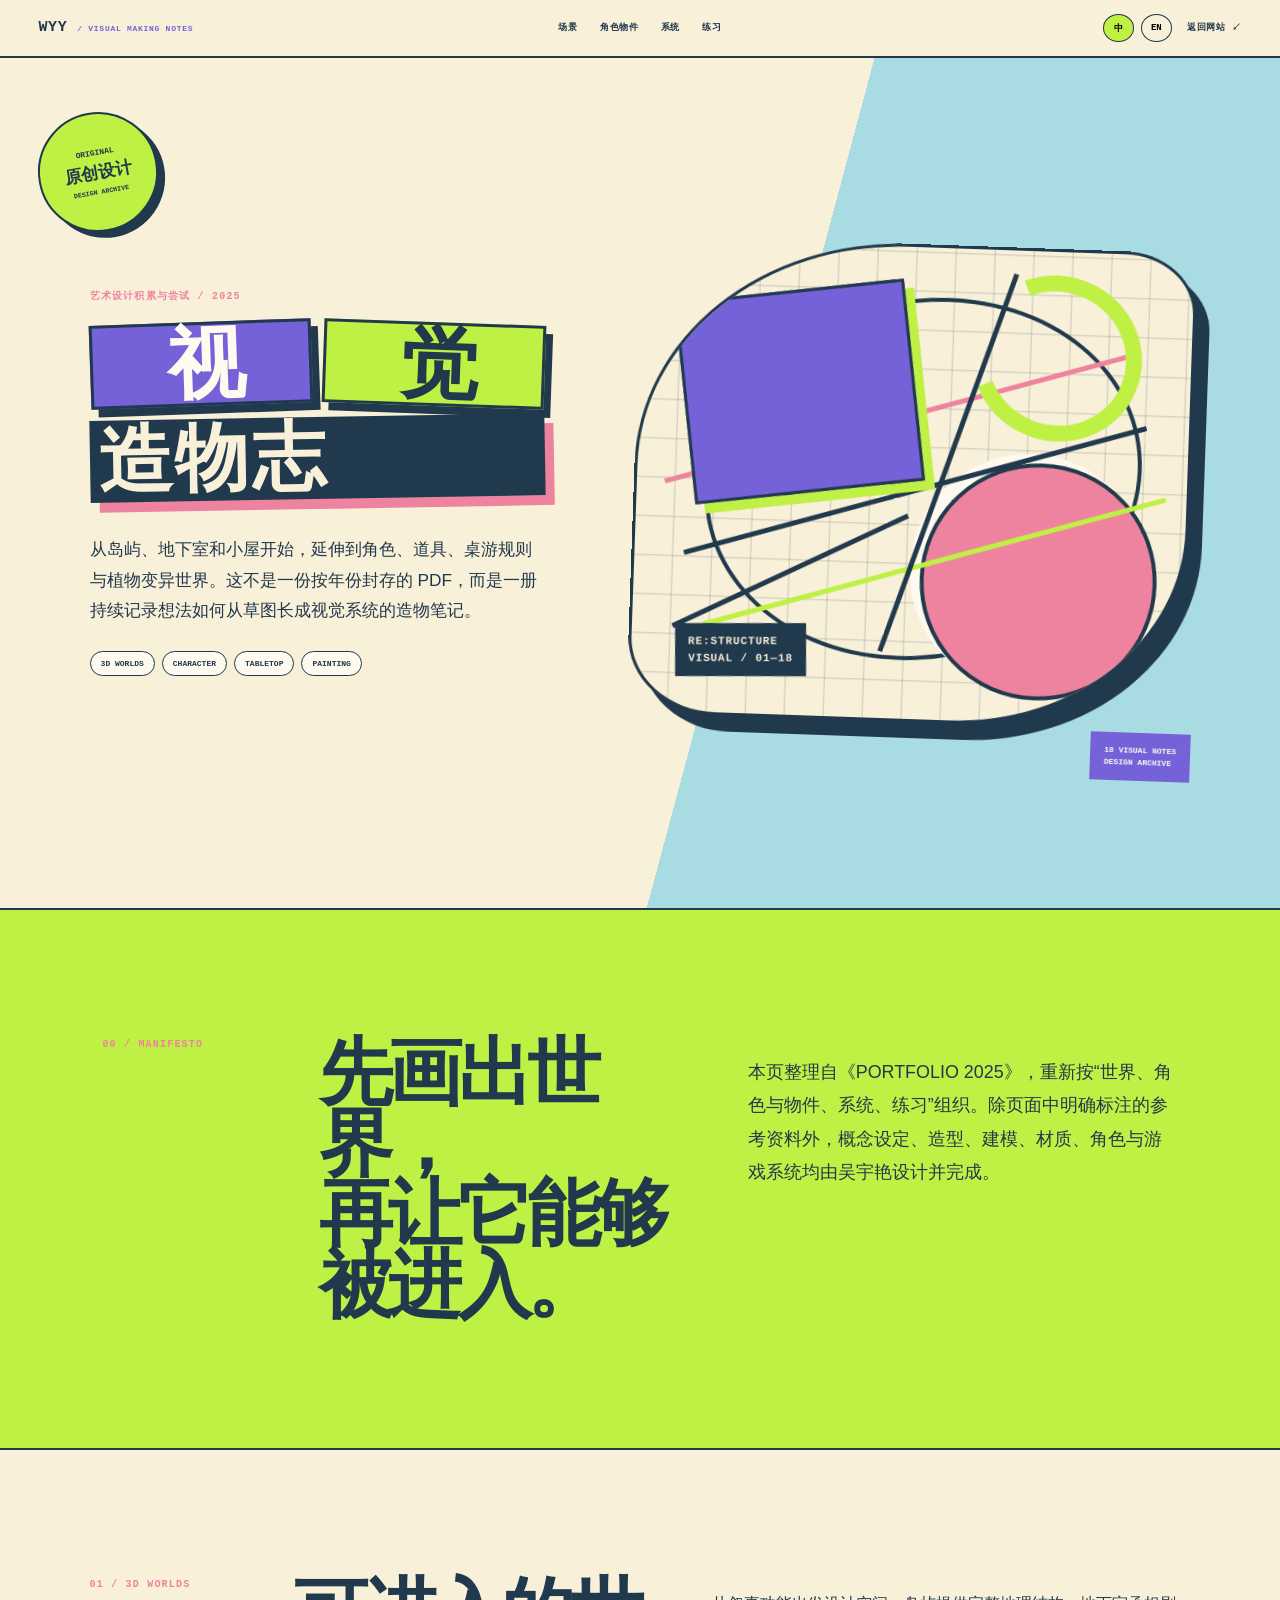
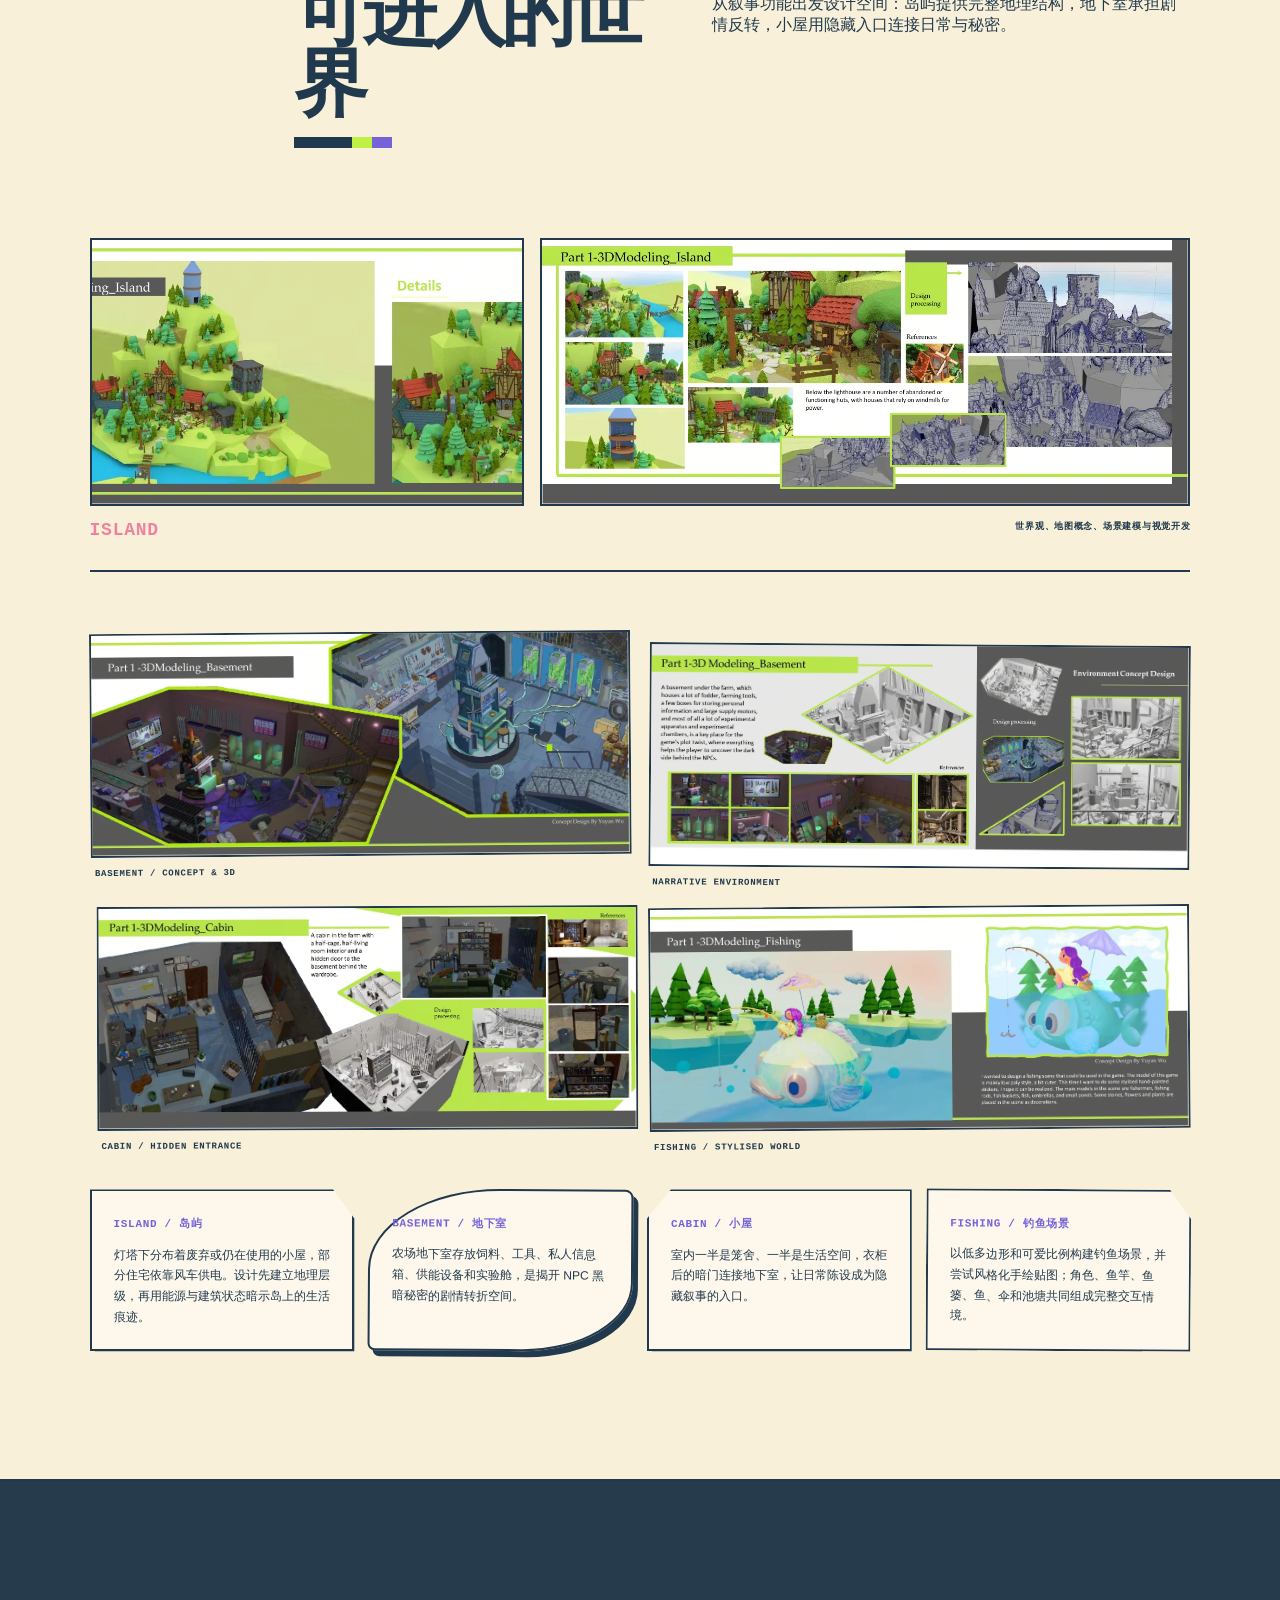
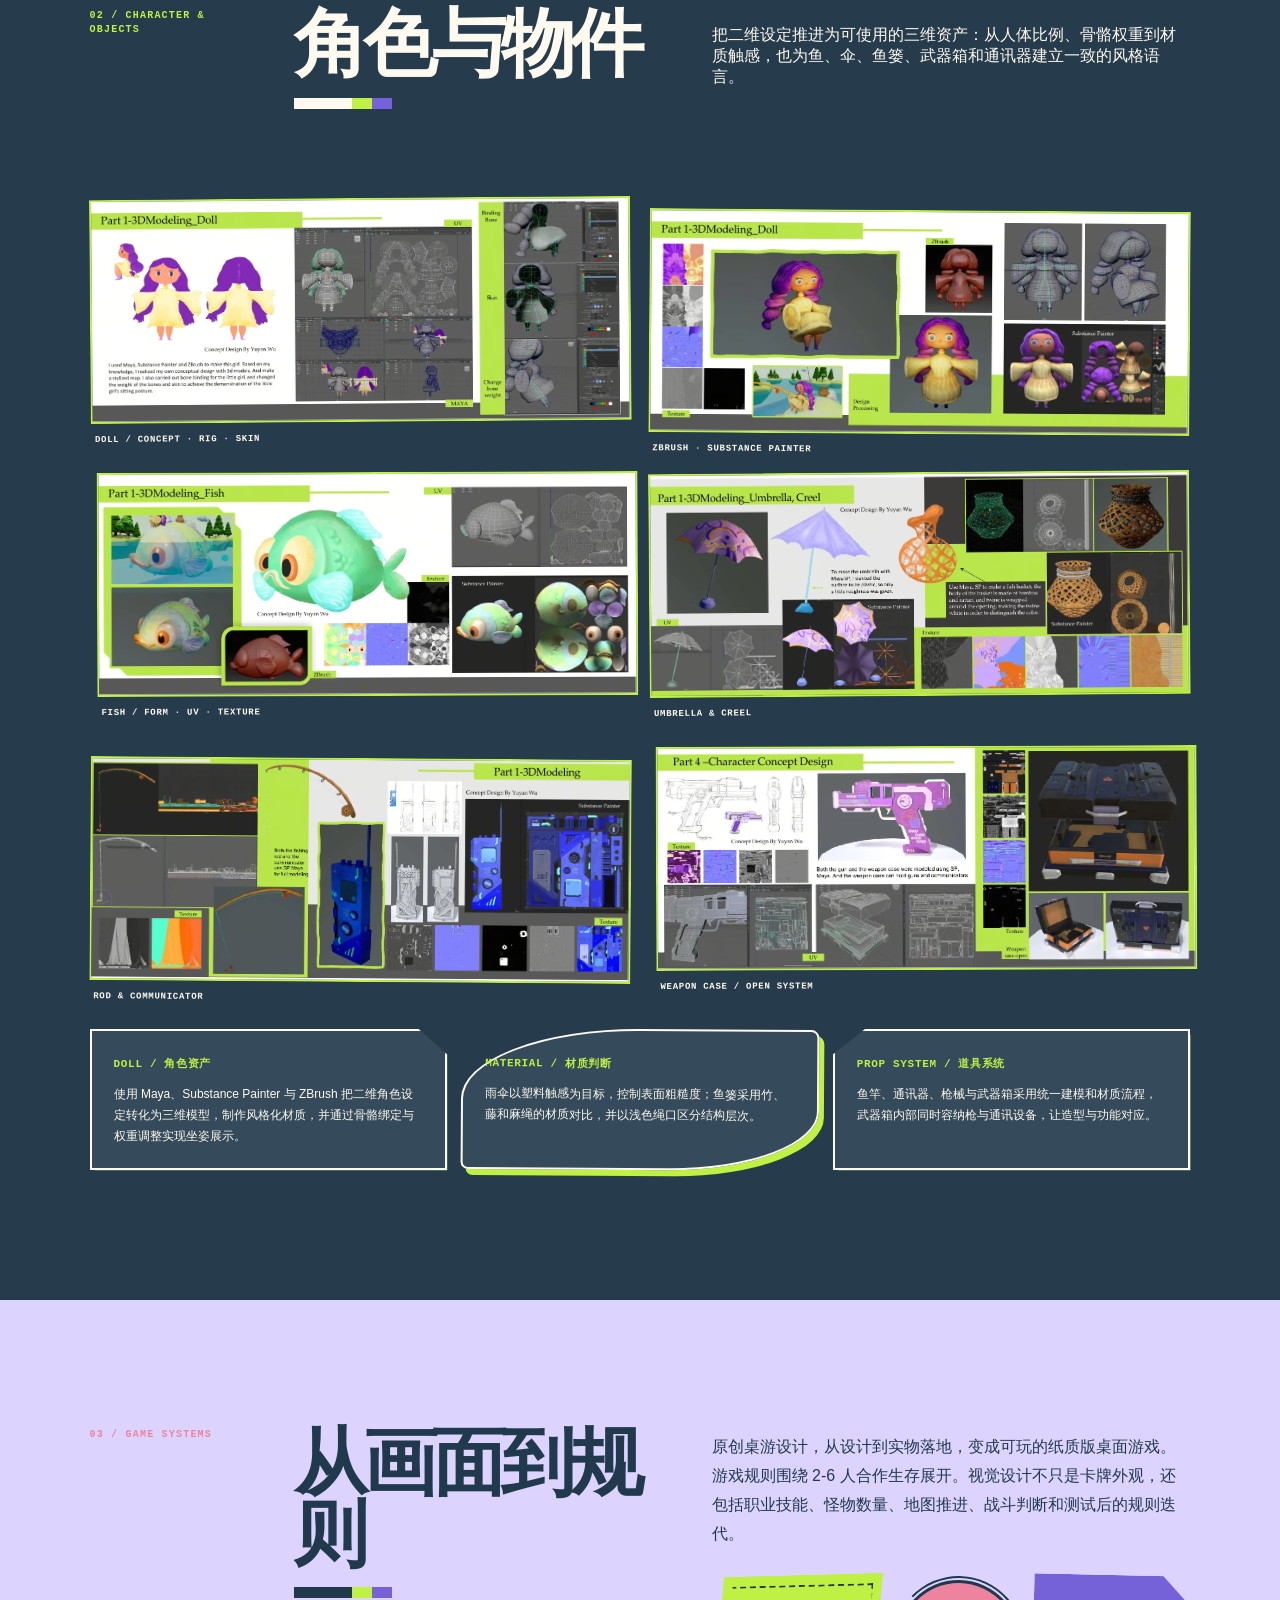
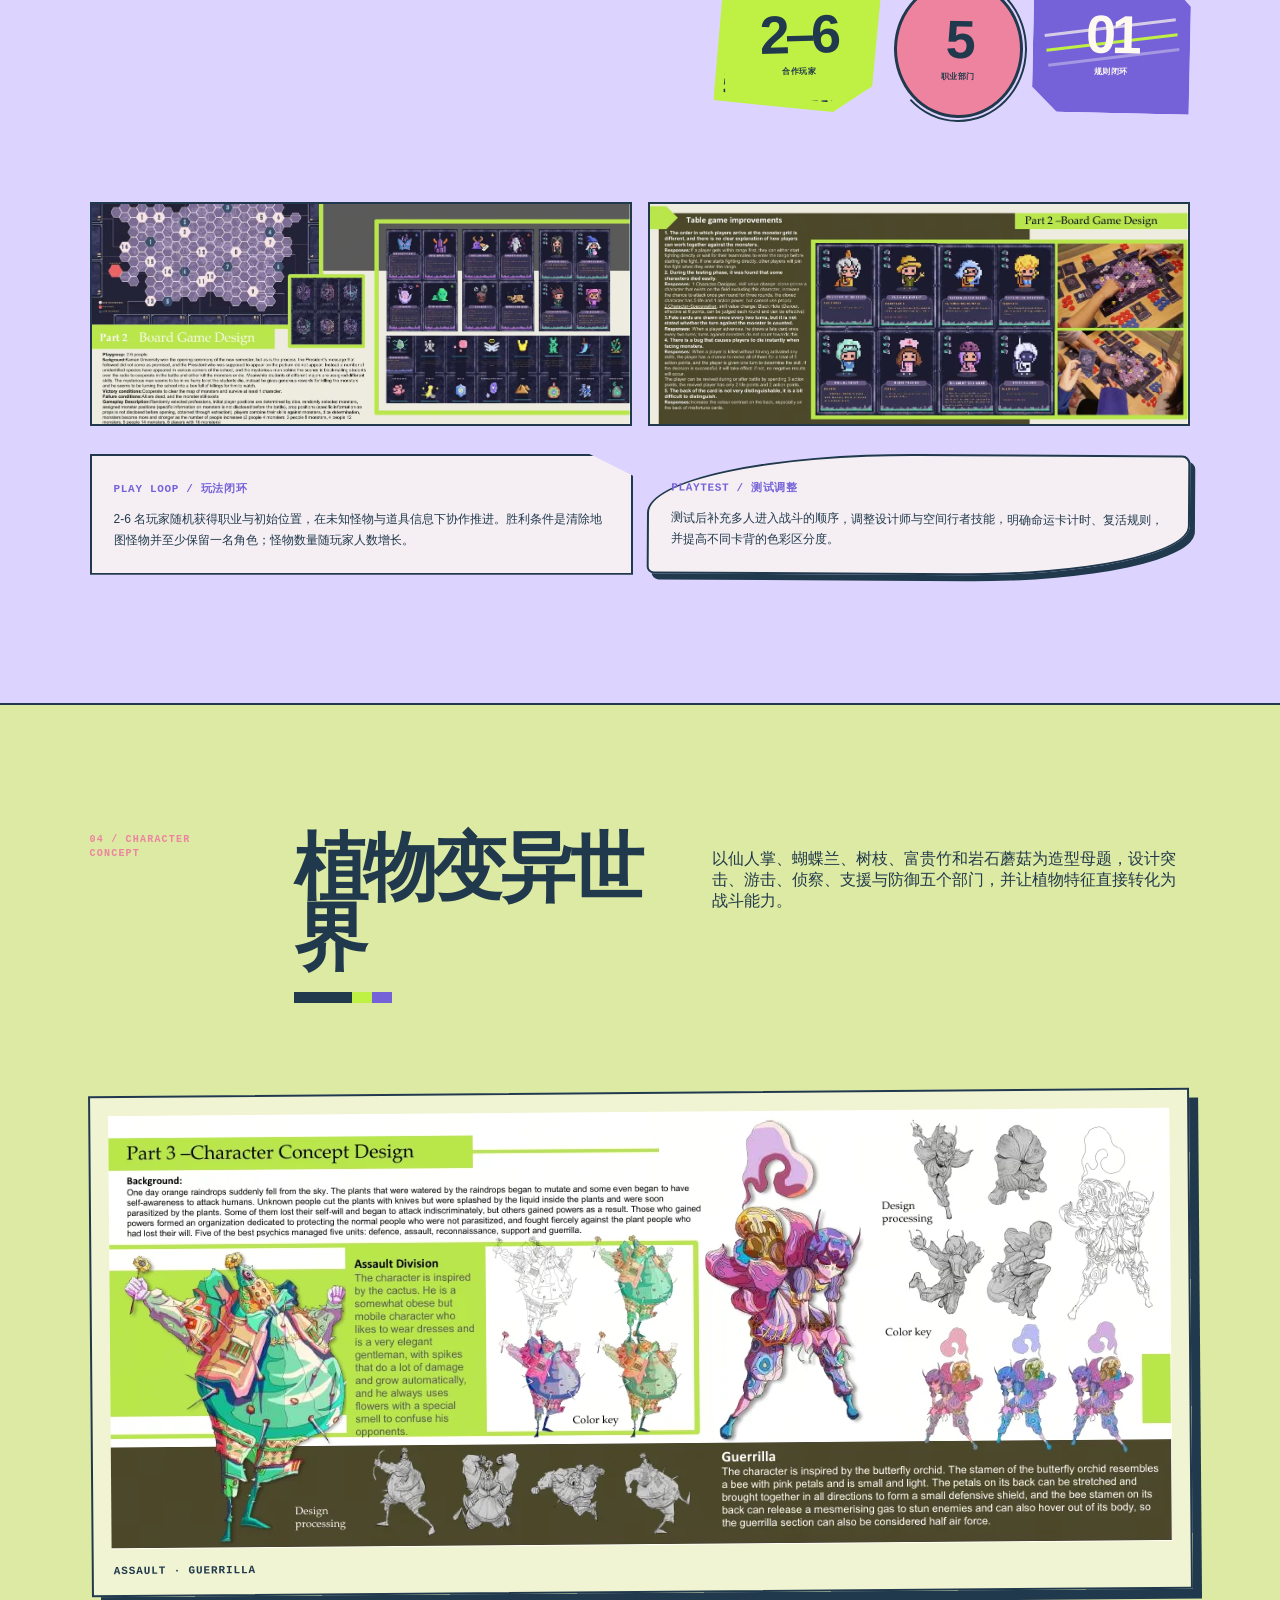
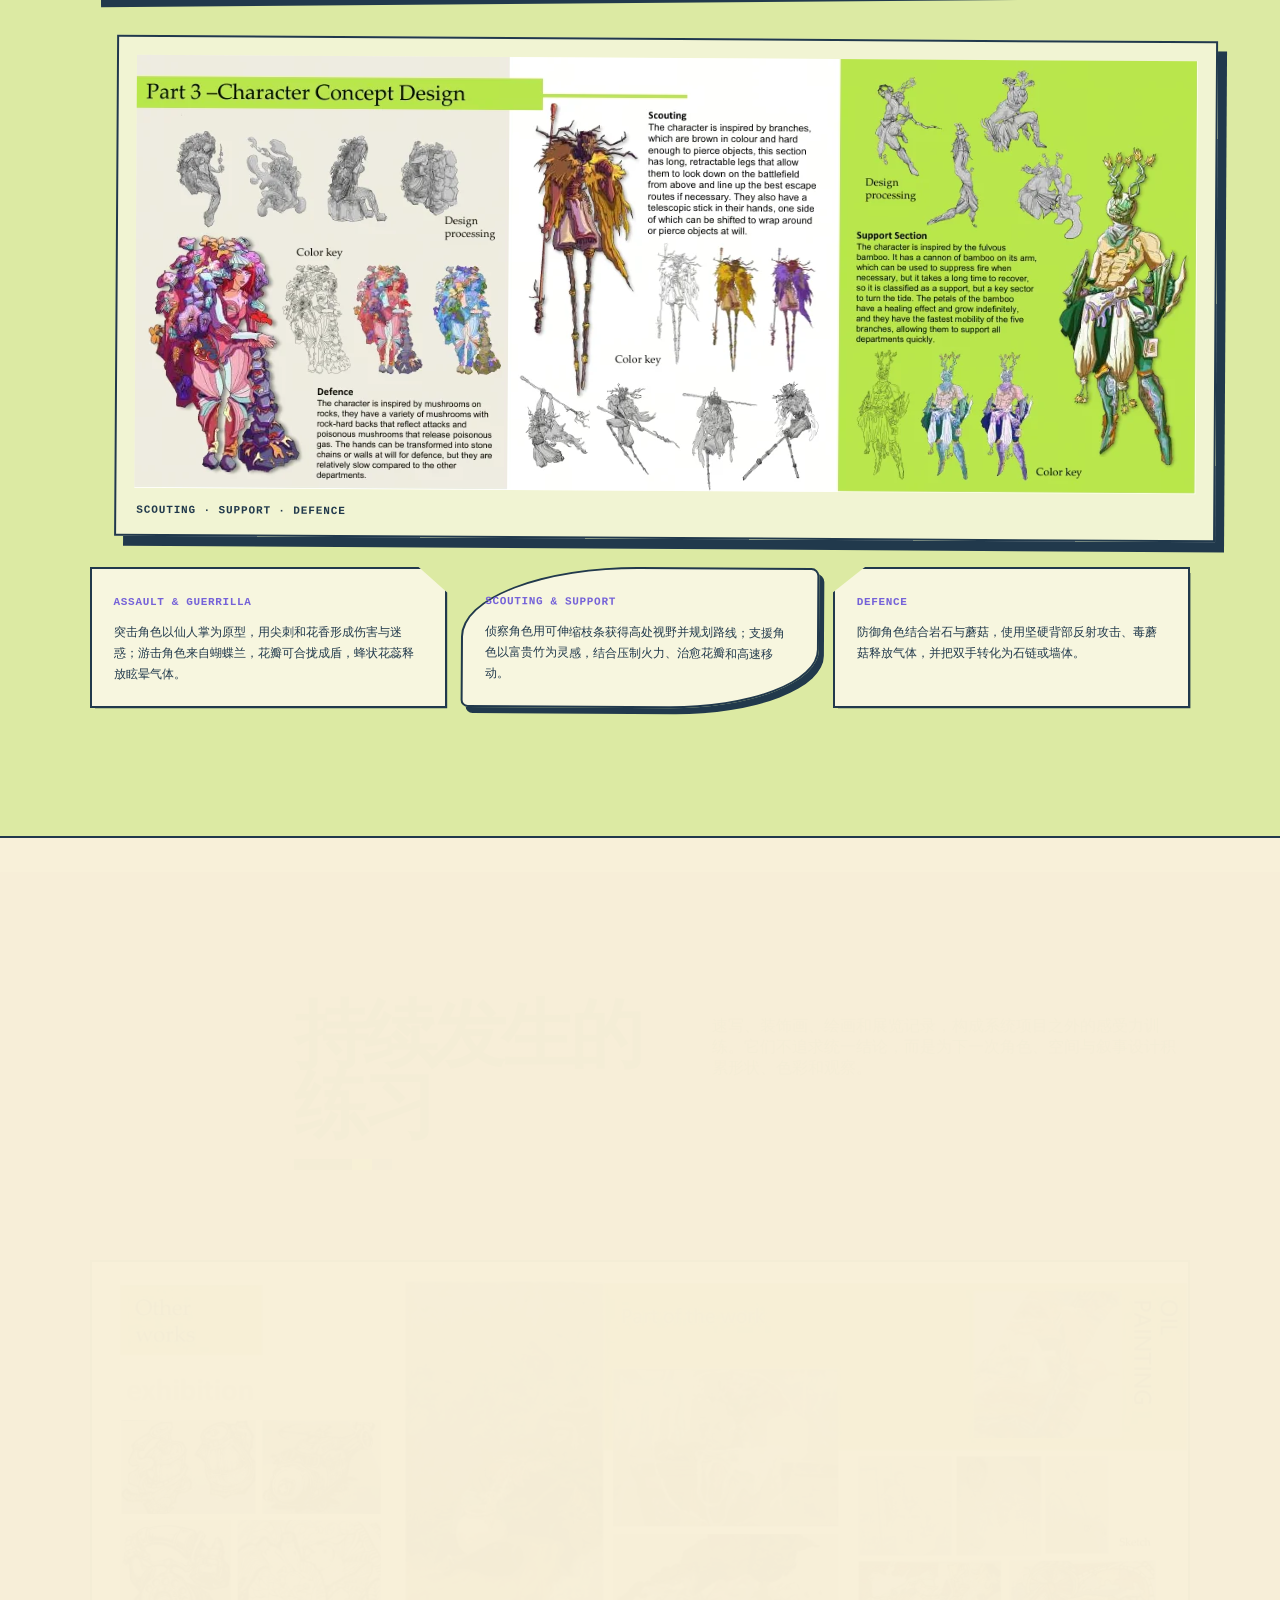
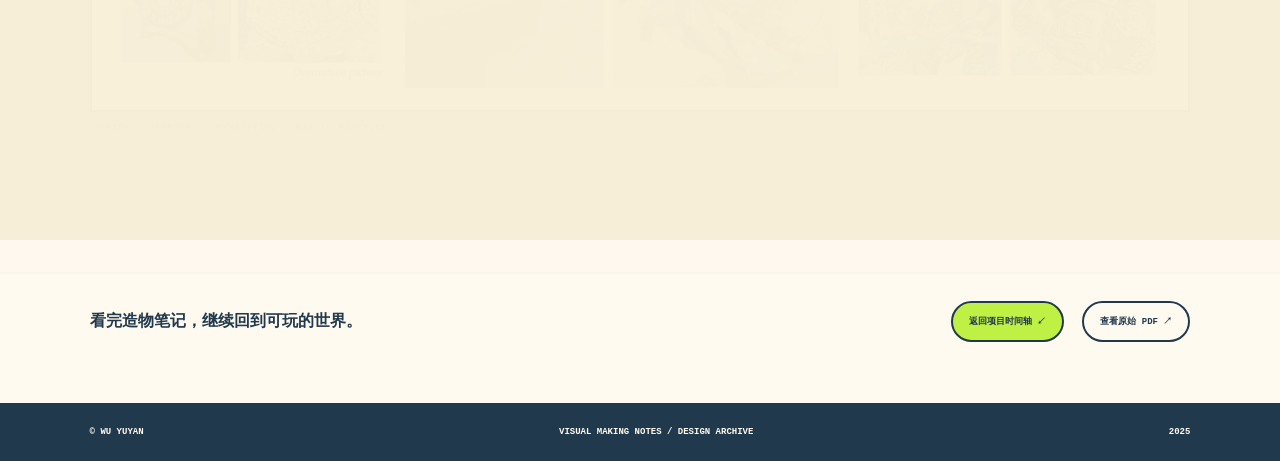
==== commit bcdcc08d: "Expand interactive motion across case studies Replace the rotating pink title stripe and add respons" ====
--- a/art-notes.html
+++ b/art-notes.html
@@ -7,6 +7,8 @@
   <title>视觉造物志 — WU YUYAN</title>
   <link rel="stylesheet" href="./art-notes.css?v=1" />
   <link rel="stylesheet" href="./art-notes-v2.css?v=3" />
+  <link rel="stylesheet" href="./art-notes-interaction-v3.css?v=1" />
+  <script src="./art-notes-interaction-v3.js?v=1" defer></script>
 </head>
 <body>
   <header class="notes-nav">
--- a/art-notes-interaction-v3.css
+++ b/art-notes-interaction-v3.css
@@ -0,0 +1,7 @@
+/* Container choreography for Visual Making Notes. */
+.construct-board{--rx:0deg;--ry:0deg;transform:perspective(1000px) rotateX(var(--rx)) rotateY(var(--ry)) rotate(2deg);transition:transform .28s ease,box-shadow .28s ease}.construct-square,.construct-circle,.construct-arc,.construct-line{transition:transform .55s cubic-bezier(.2,.8,.2,1),filter .35s ease}.construct-board:hover{box-shadow:20px 22px 0 var(--ink)}.construct-board:hover .construct-square{transform:translate(-8px,10px) rotate(5deg)}.construct-board:hover .construct-circle{transform:translate(8px,-7px) scale(1.06)}.construct-board:hover .construct-arc{transform:rotate(118deg) scale(.92)}.construct-board:hover .line-one{transform:rotate(28deg)}.construct-board:hover .line-two{transform:rotate(52deg)}
+.notes-section>header h2{position:relative}.notes-section>header h2::after{content:"";display:block;width:58px;height:11px;margin-top:18px;background:var(--ink);box-shadow:20px 0 0 var(--lime),40px 0 0 var(--violet);transition:width .3s ease,box-shadow .3s ease}.notes-section:hover>header h2::after{width:92px;box-shadow:28px 0 0 var(--lime),56px 0 0 var(--violet)}.dark>header h2::after{background:var(--white)}
+.gallery figure,.feature-spread img,.study-sheet,.pdf-notes article{transition:transform .32s cubic-bezier(.2,.8,.2,1),box-shadow .32s ease,filter .32s ease}.gallery figure:nth-child(3n+1){transform:rotate(-.45deg)}.gallery figure:nth-child(3n+2){transform:translateY(12px) rotate(.4deg)}.gallery figure:nth-child(3n){transform:translateX(7px) rotate(-.2deg)}.gallery figure:hover{z-index:3;transform:translateY(-9px) rotate(0) scale(1.018);filter:saturate(1.08);box-shadow:10px 12px 0 var(--pink)}.feature-spread img:first-child:hover{transform:translate(-7px,-6px) rotate(-1deg);box-shadow:10px 11px 0 var(--violet)}.feature-spread img:last-child:hover{transform:translate(7px,-6px) rotate(1deg);box-shadow:-10px 11px 0 var(--lime)}
+.pdf-notes article{border-radius:0}.pdf-notes article:nth-child(3n+1){clip-path:polygon(0 0,92% 0,100% 18%,100% 100%,0 100%)}.pdf-notes article:nth-child(3n+2){border-radius:50% 8px 42% 7px}.pdf-notes article:nth-child(3n){clip-path:polygon(9% 0,100% 0,100% 100%,0 100%,0 18%)}.pdf-notes article:hover{z-index:2;transform:translateY(-8px) rotate(0);box-shadow:9px 11px 0 var(--violet);filter:saturate(1.06)}.dark .pdf-notes article:hover{box-shadow:9px 11px 0 var(--lime)}.character-world .concept figure:nth-child(even){transform:translateX(2vw) rotate(.35deg)}.character-world .concept figure:hover{transform:translateY(-10px) rotate(0) scale(1.01)}.study-sheet:hover{transform:translateY(-8px) rotate(-.3deg);box-shadow:12px 14px 0 var(--ink)}
+.notes-nav nav a{position:relative}.notes-nav nav a::after{content:"";position:absolute;left:0;right:100%;bottom:-5px;height:3px;background:var(--violet);transition:right .25s ease}.notes-nav nav a:hover::after,.notes-nav nav a:focus-visible::after{right:0}.notes-section.reveal-ready{opacity:.01;transform:translateY(34px)}.notes-section.reveal-ready.is-visible{opacity:1;transform:none;transition:opacity .7s ease,transform .7s cubic-bezier(.2,.8,.2,1)}
+@media(max-width:600px){.construct-board{transform:rotate(2deg)}.gallery figure:nth-child(n),.character-world .concept figure:nth-child(even){transform:none}.gallery figure:hover,.feature-spread img:hover,.pdf-notes article:hover,.study-sheet:hover{transform:none;box-shadow:none}.pdf-notes article:nth-child(n){clip-path:none;border-radius:6px 28px 8px 20px}.notes-section.reveal-ready{transform:translateY(18px)}}@media(prefers-reduced-motion:reduce){.construct-board,.construct-board *,.gallery figure,.feature-spread img,.pdf-notes article,.study-sheet,.notes-section.reveal-ready{transition:none!important;animation:none!important}.notes-section.reveal-ready{opacity:1;transform:none}}
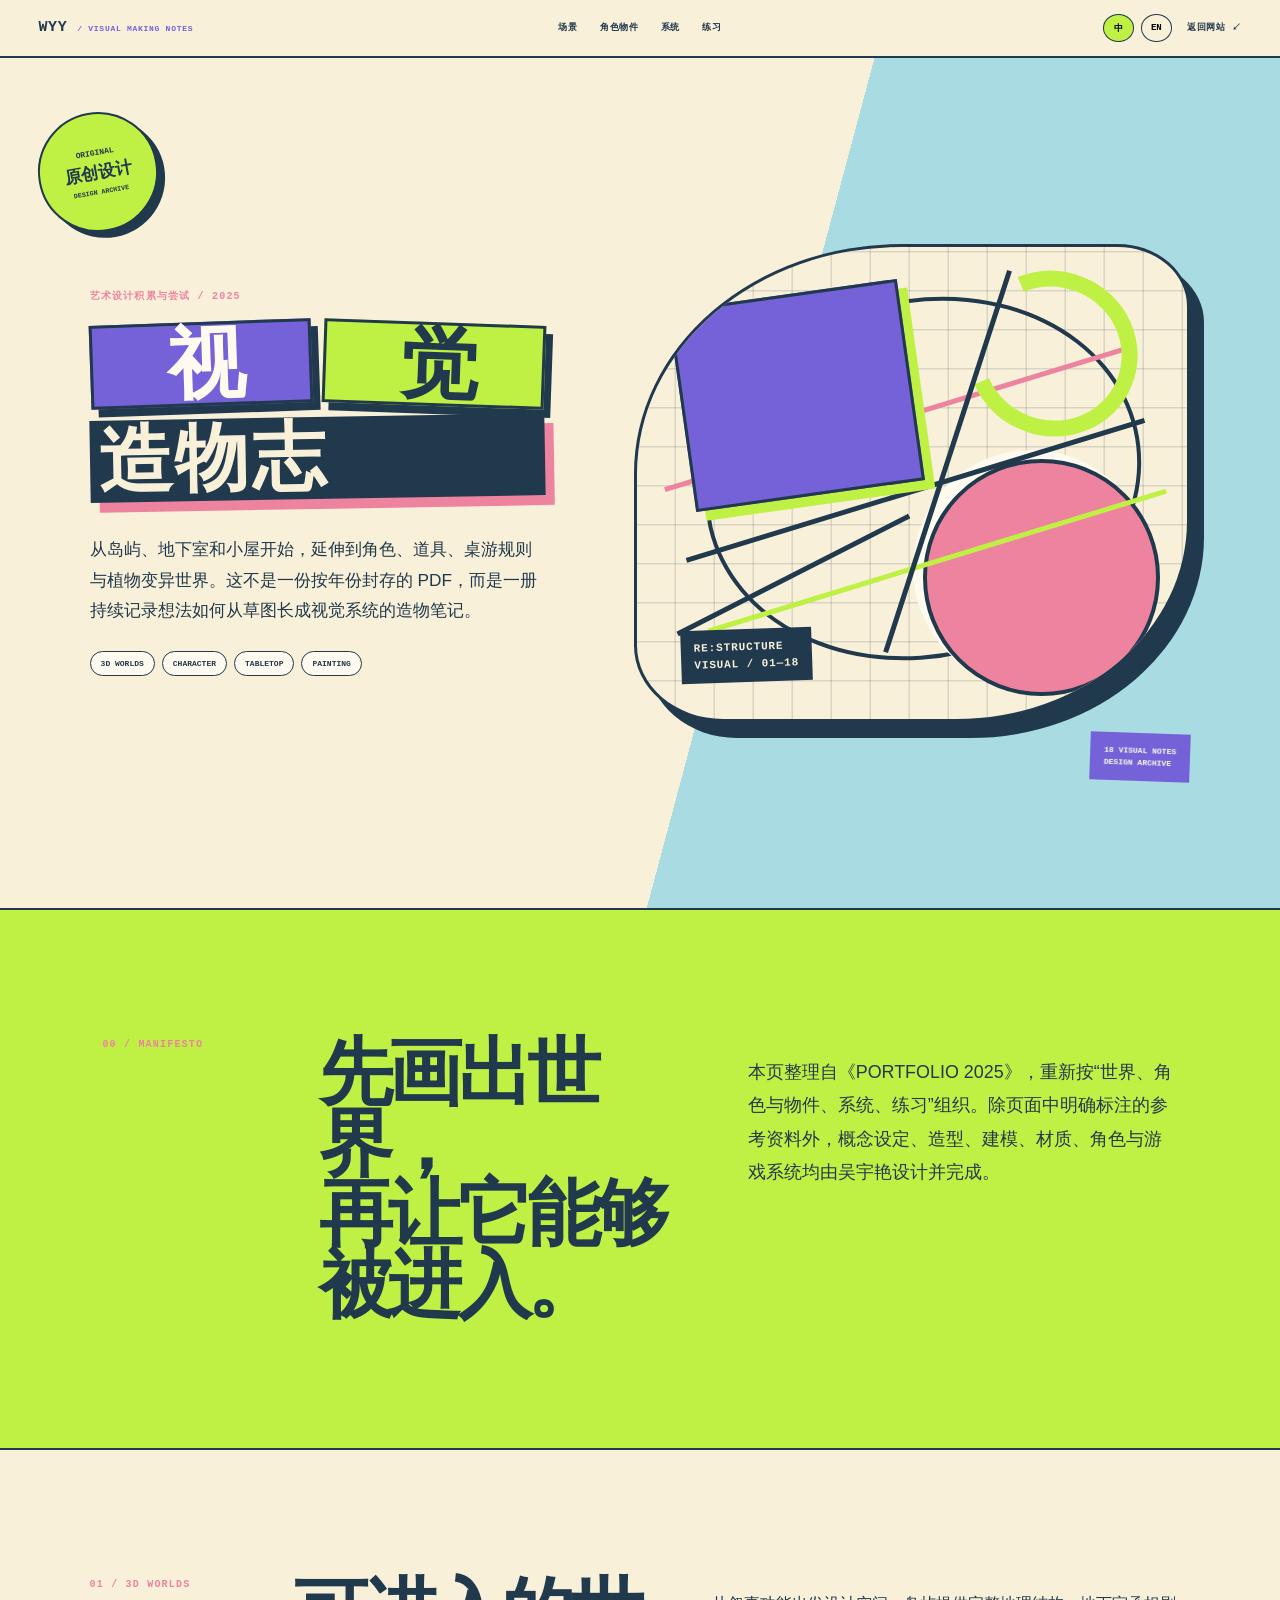
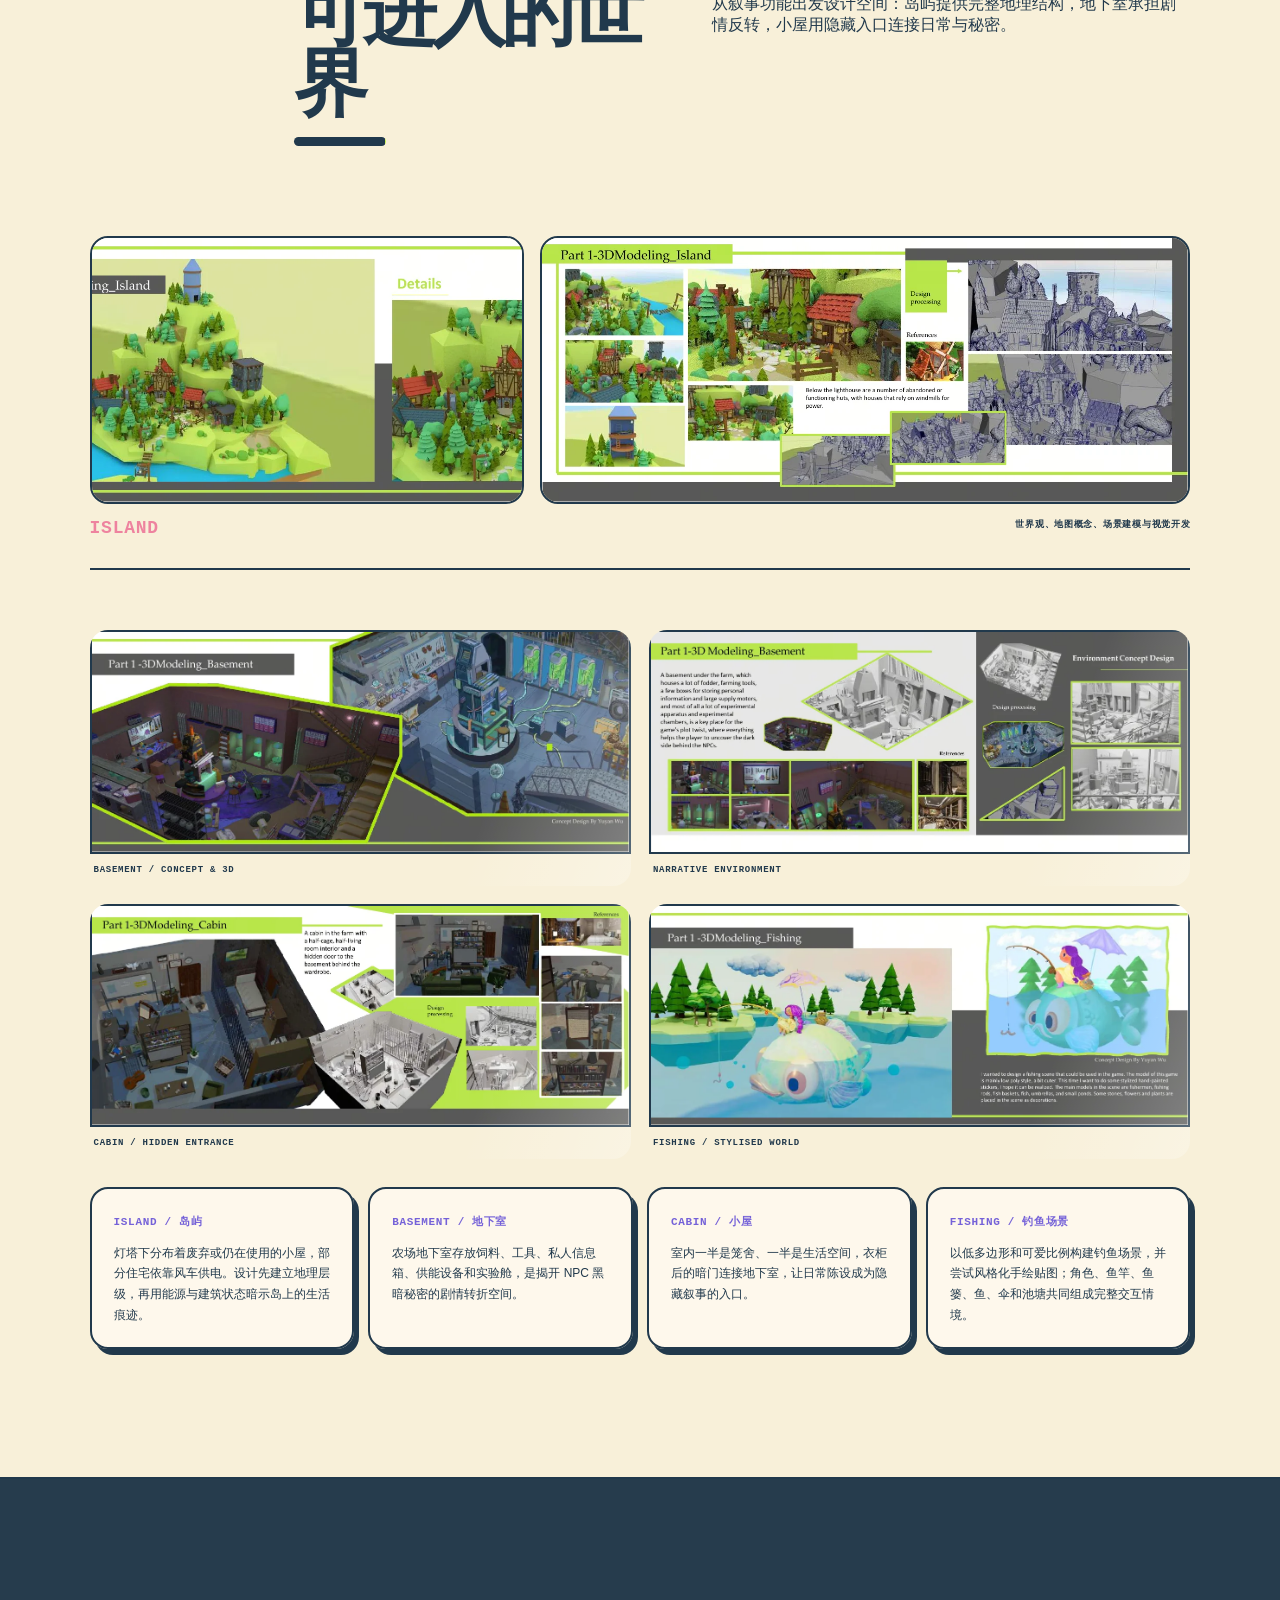
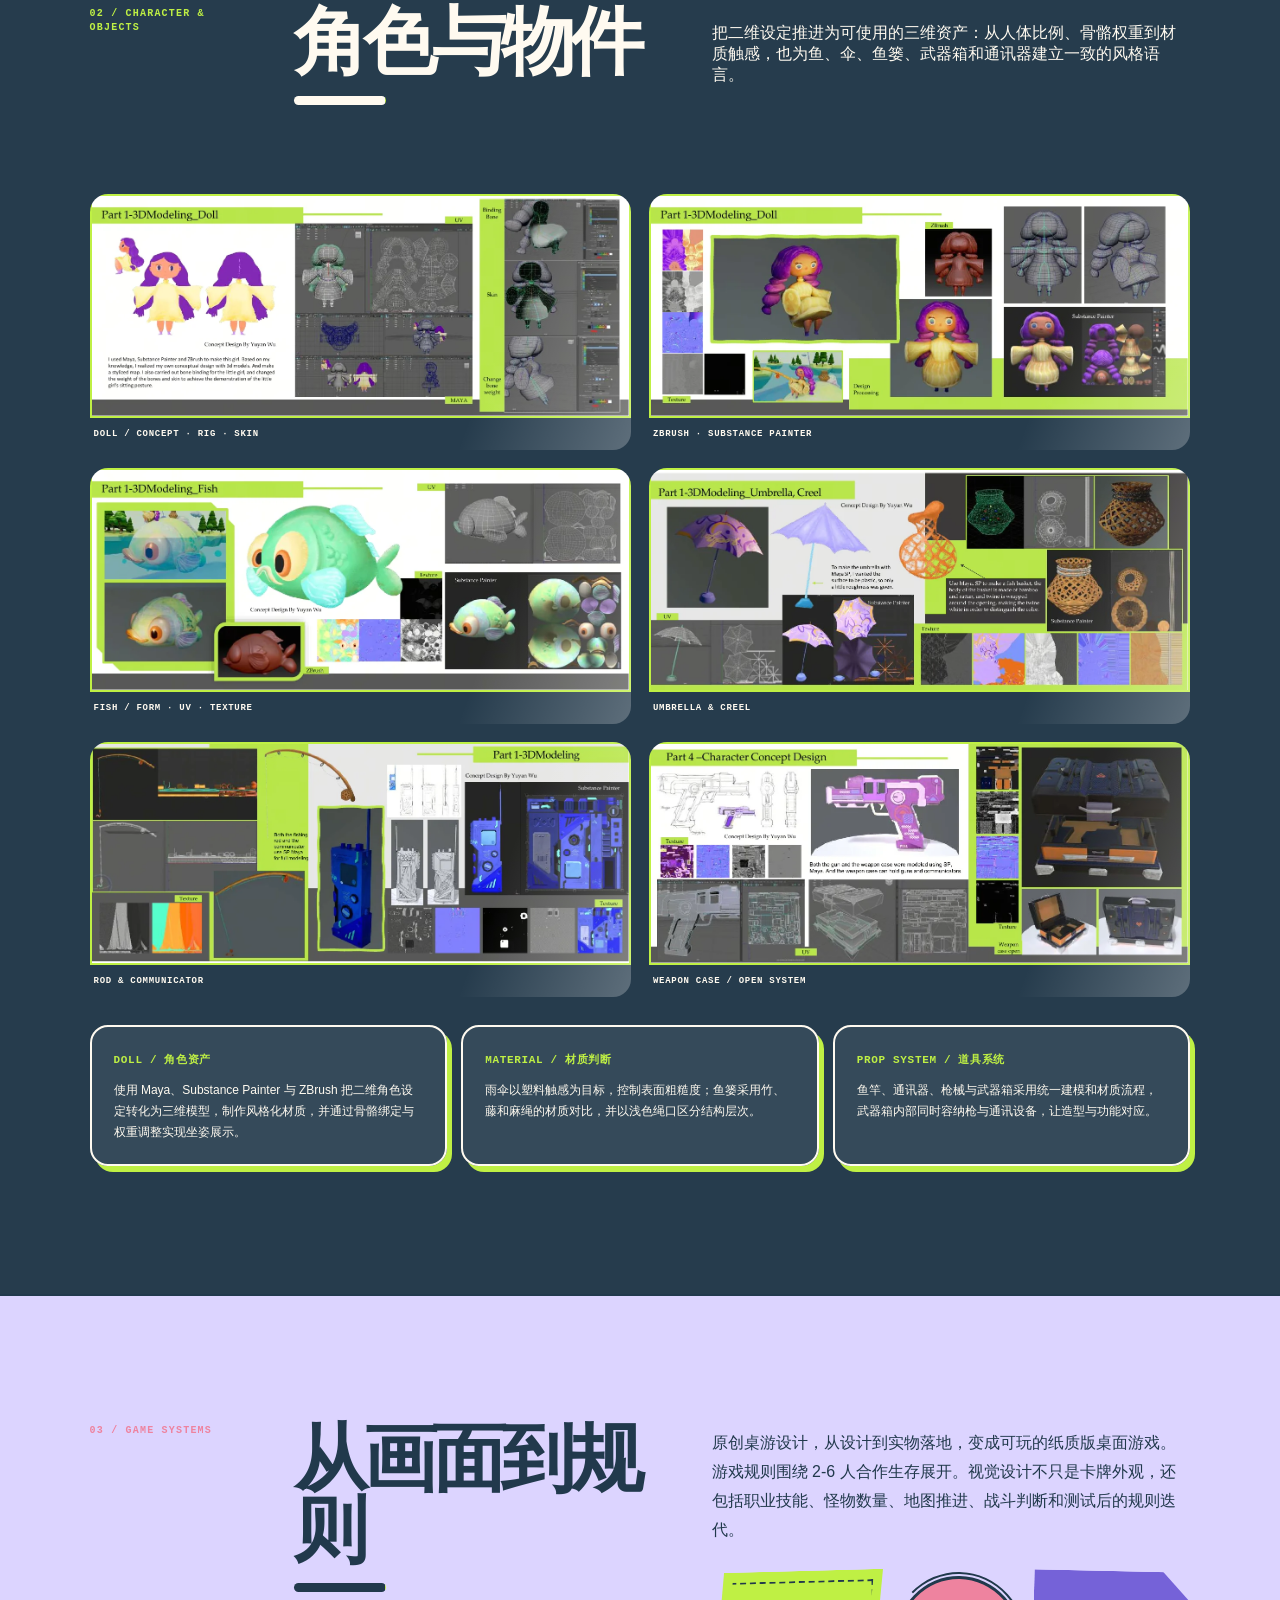
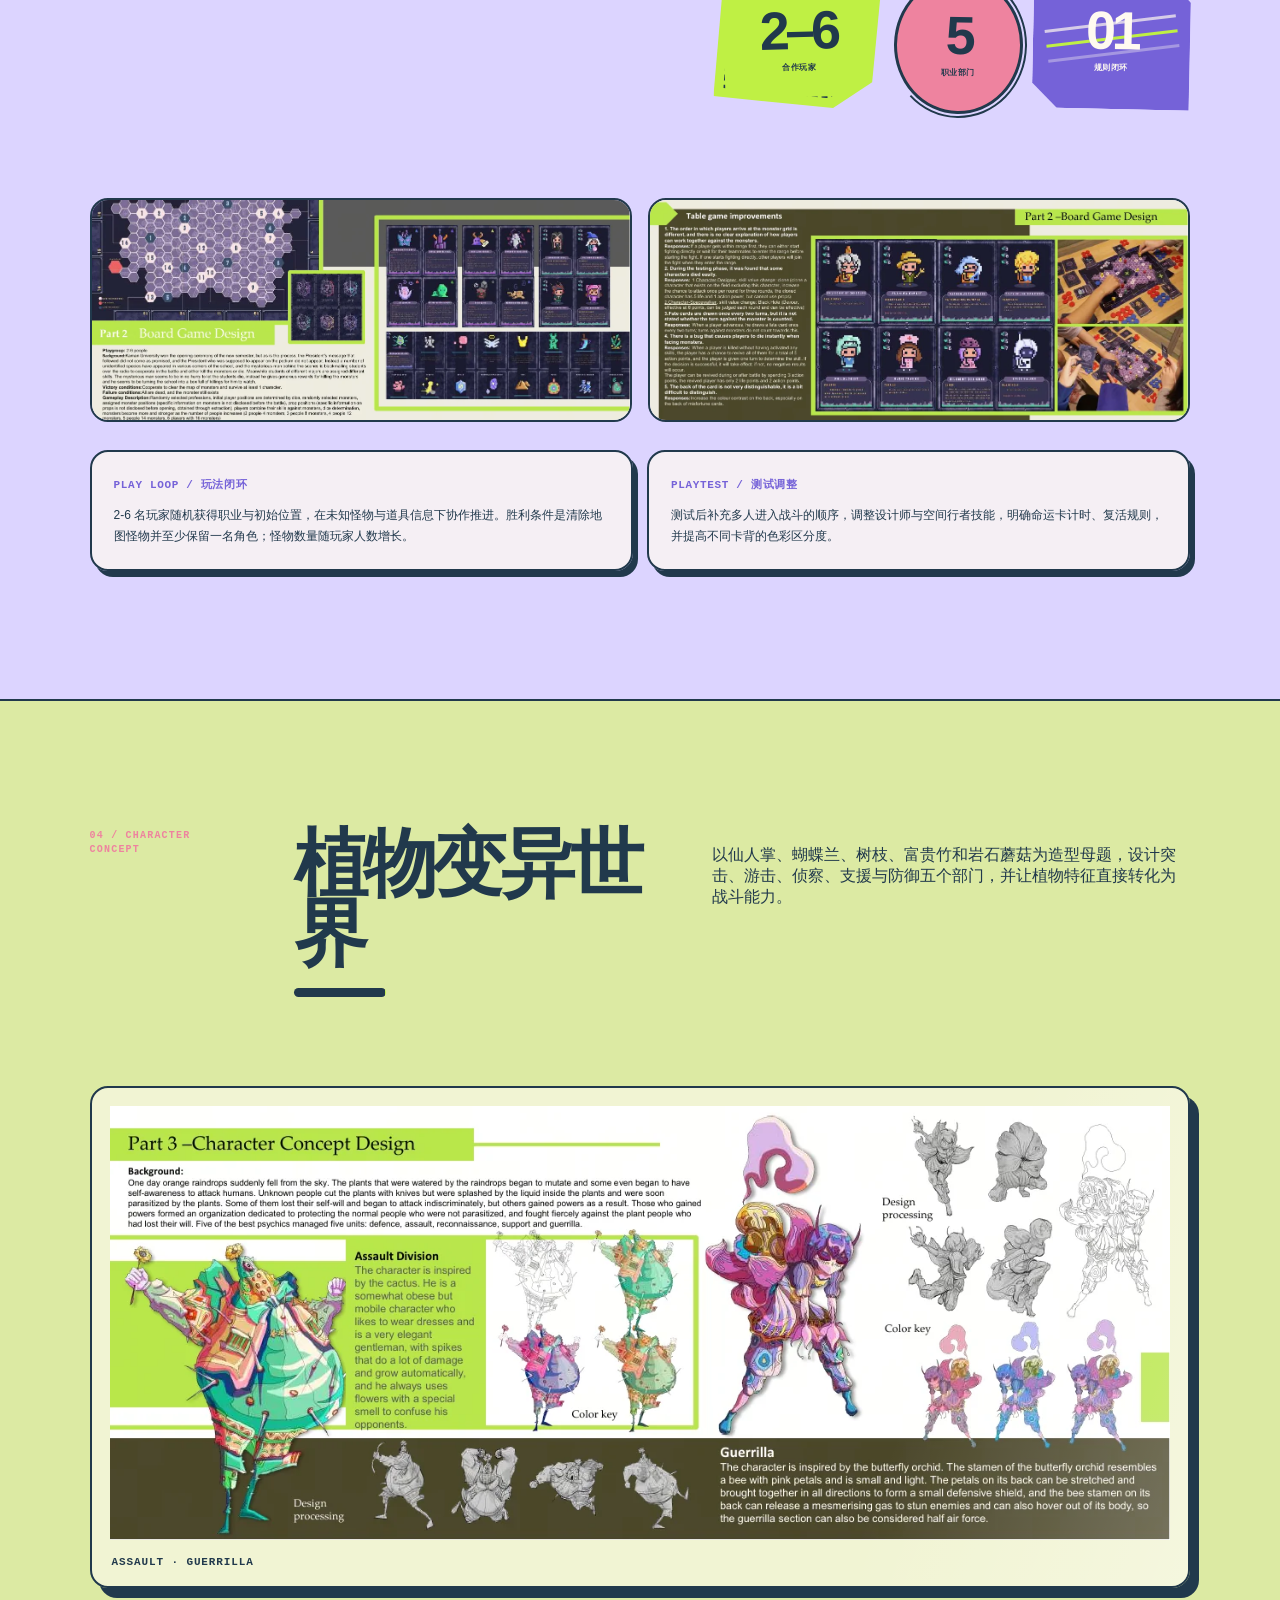
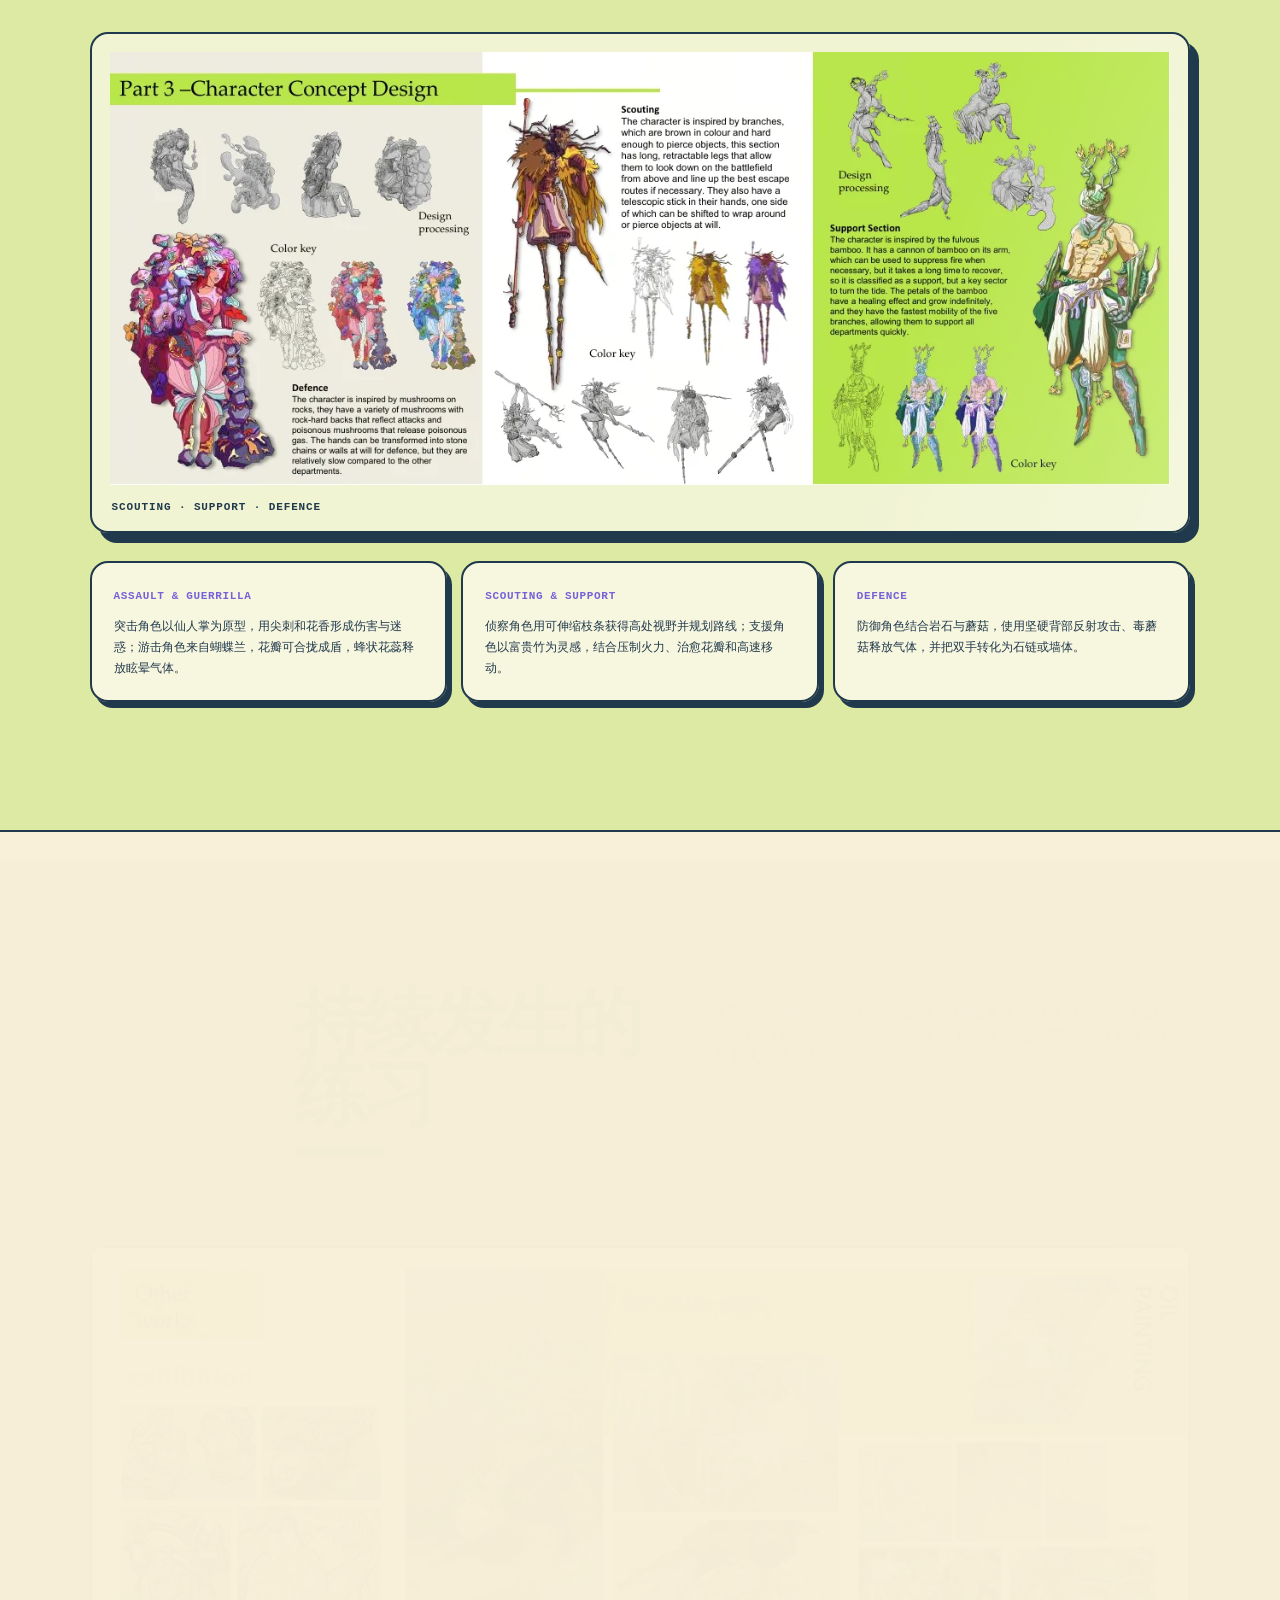
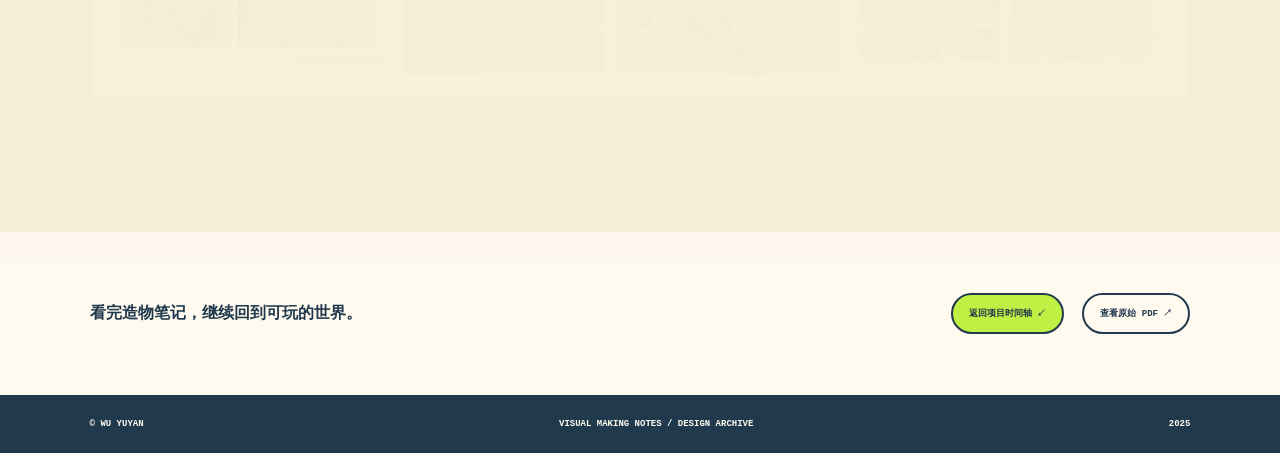
==== commit 37e28068: "Refine motion with coherent frames Unify text and image containers into continuous rounded frames, a" ====
--- a/art-notes.html
+++ b/art-notes.html
@@ -7,7 +7,7 @@
   <title>视觉造物志 — WU YUYAN</title>
   <link rel="stylesheet" href="./art-notes.css?v=1" />
   <link rel="stylesheet" href="./art-notes-v2.css?v=3" />
-  <link rel="stylesheet" href="./art-notes-interaction-v3.css?v=1" />
+  <link rel="stylesheet" href="./art-notes-interaction-v3.css?v=2" />
   <script src="./art-notes-interaction-v3.js?v=1" defer></script>
 </head>
 <body>
--- a/art-notes-interaction-v3.css
+++ b/art-notes-interaction-v3.css
@@ -1,7 +1,182 @@
-/* Container choreography for Visual Making Notes. */
-.construct-board{--rx:0deg;--ry:0deg;transform:perspective(1000px) rotateX(var(--rx)) rotateY(var(--ry)) rotate(2deg);transition:transform .28s ease,box-shadow .28s ease}.construct-square,.construct-circle,.construct-arc,.construct-line{transition:transform .55s cubic-bezier(.2,.8,.2,1),filter .35s ease}.construct-board:hover{box-shadow:20px 22px 0 var(--ink)}.construct-board:hover .construct-square{transform:translate(-8px,10px) rotate(5deg)}.construct-board:hover .construct-circle{transform:translate(8px,-7px) scale(1.06)}.construct-board:hover .construct-arc{transform:rotate(118deg) scale(.92)}.construct-board:hover .line-one{transform:rotate(28deg)}.construct-board:hover .line-two{transform:rotate(52deg)}
-.notes-section>header h2{position:relative}.notes-section>header h2::after{content:"";display:block;width:58px;height:11px;margin-top:18px;background:var(--ink);box-shadow:20px 0 0 var(--lime),40px 0 0 var(--violet);transition:width .3s ease,box-shadow .3s ease}.notes-section:hover>header h2::after{width:92px;box-shadow:28px 0 0 var(--lime),56px 0 0 var(--violet)}.dark>header h2::after{background:var(--white)}
-.gallery figure,.feature-spread img,.study-sheet,.pdf-notes article{transition:transform .32s cubic-bezier(.2,.8,.2,1),box-shadow .32s ease,filter .32s ease}.gallery figure:nth-child(3n+1){transform:rotate(-.45deg)}.gallery figure:nth-child(3n+2){transform:translateY(12px) rotate(.4deg)}.gallery figure:nth-child(3n){transform:translateX(7px) rotate(-.2deg)}.gallery figure:hover{z-index:3;transform:translateY(-9px) rotate(0) scale(1.018);filter:saturate(1.08);box-shadow:10px 12px 0 var(--pink)}.feature-spread img:first-child:hover{transform:translate(-7px,-6px) rotate(-1deg);box-shadow:10px 11px 0 var(--violet)}.feature-spread img:last-child:hover{transform:translate(7px,-6px) rotate(1deg);box-shadow:-10px 11px 0 var(--lime)}
-.pdf-notes article{border-radius:0}.pdf-notes article:nth-child(3n+1){clip-path:polygon(0 0,92% 0,100% 18%,100% 100%,0 100%)}.pdf-notes article:nth-child(3n+2){border-radius:50% 8px 42% 7px}.pdf-notes article:nth-child(3n){clip-path:polygon(9% 0,100% 0,100% 100%,0 100%,0 18%)}.pdf-notes article:hover{z-index:2;transform:translateY(-8px) rotate(0);box-shadow:9px 11px 0 var(--violet);filter:saturate(1.06)}.dark .pdf-notes article:hover{box-shadow:9px 11px 0 var(--lime)}.character-world .concept figure:nth-child(even){transform:translateX(2vw) rotate(.35deg)}.character-world .concept figure:hover{transform:translateY(-10px) rotate(0) scale(1.01)}.study-sheet:hover{transform:translateY(-8px) rotate(-.3deg);box-shadow:12px 14px 0 var(--ink)}
-.notes-nav nav a{position:relative}.notes-nav nav a::after{content:"";position:absolute;left:0;right:100%;bottom:-5px;height:3px;background:var(--violet);transition:right .25s ease}.notes-nav nav a:hover::after,.notes-nav nav a:focus-visible::after{right:0}.notes-section.reveal-ready{opacity:.01;transform:translateY(34px)}.notes-section.reveal-ready.is-visible{opacity:1;transform:none;transition:opacity .7s ease,transform .7s cubic-bezier(.2,.8,.2,1)}
-@media(max-width:600px){.construct-board{transform:rotate(2deg)}.gallery figure:nth-child(n),.character-world .concept figure:nth-child(even){transform:none}.gallery figure:hover,.feature-spread img:hover,.pdf-notes article:hover,.study-sheet:hover{transform:none;box-shadow:none}.pdf-notes article:nth-child(n){clip-path:none;border-radius:6px 28px 8px 20px}.notes-section.reveal-ready{transform:translateY(18px)}}@media(prefers-reduced-motion:reduce){.construct-board,.construct-board *,.gallery figure,.feature-spread img,.pdf-notes article,.study-sheet,.notes-section.reveal-ready{transition:none!important;animation:none!important}.notes-section.reveal-ready{opacity:1;transform:none}}
+/* Visual Making Notes: coherent frames with quiet, continuous motion. */
+.construct-board {
+  --rx: 0deg;
+  --ry: 0deg;
+  transform: perspective(1000px) rotateX(var(--rx)) rotateY(var(--ry));
+  transition: transform .28s ease, box-shadow .28s ease;
+}
+
+.construct-square,
+.construct-circle,
+.construct-arc,
+.construct-line {
+  transition: transform .55s cubic-bezier(.2, .8, .2, 1), filter .35s ease;
+}
+
+.construct-circle { animation: construct-orbit 7s ease-in-out infinite; }
+.construct-arc { animation: construct-turn 10s linear infinite; }
+.line-one { animation: construct-line-a 6s ease-in-out infinite; }
+.line-two { animation: construct-line-b 6s ease-in-out -3s infinite; }
+.construct-board:hover { box-shadow: 16px 18px 0 var(--ink); }
+.construct-board:hover .construct-square { transform: translate(-6px, 7px) scale(1.03); }
+.construct-board:hover .construct-circle { animation-play-state: paused; transform: translate(7px, -6px) scale(1.06); }
+.construct-board:hover .construct-arc { animation-play-state: paused; transform: rotate(118deg) scale(.95); }
+
+.notes-section > header h2 { position: relative; }
+.notes-section > header h2::after {
+  content: "";
+  display: block;
+  width: 92px;
+  height: 9px;
+  margin-top: 18px;
+  border-radius: 999px;
+  background: linear-gradient(90deg, var(--ink) 0 33%, var(--lime) 33% 66%, var(--violet) 66%);
+  background-size: 300% 100%;
+  animation: notes-title-scan 5s ease-in-out infinite;
+}
+.dark > header h2::after {
+  background: linear-gradient(90deg, var(--white) 0 33%, var(--lime) 33% 66%, var(--violet) 66%);
+  background-size: 300% 100%;
+}
+
+.gallery figure,
+.feature-spread img,
+.study-sheet,
+.pdf-notes article {
+  border-radius: 18px;
+  clip-path: none;
+  transform: none;
+  overflow: hidden;
+  transition: transform .32s cubic-bezier(.2, .8, .2, 1), box-shadow .32s ease, filter .32s ease;
+}
+
+.gallery figure,
+.study-sheet,
+.pdf-notes article { position: relative; }
+
+.gallery figure::after,
+.study-sheet::after {
+  content: "";
+  position: absolute;
+  inset: 0;
+  pointer-events: none;
+  background: linear-gradient(110deg, transparent 36%, rgba(255,255,255,.28) 50%, transparent 64%);
+  background-size: 230% 100%;
+  background-position: 180% 0;
+  animation: image-sheen 8s ease-in-out infinite;
+}
+
+.gallery figure:nth-child(2n)::after { animation-delay: -4s; }
+.gallery figure:hover {
+  z-index: 3;
+  transform: translateY(-8px) scale(1.012);
+  filter: saturate(1.08);
+  box-shadow: 0 14px 0 rgba(112, 84, 201, .22);
+}
+.feature-spread img:hover {
+  transform: translateY(-7px) scale(1.012);
+  filter: saturate(1.08);
+  box-shadow: 0 13px 0 rgba(191, 237, 86, .34);
+}
+
+.pdf-notes article,
+.pdf-notes article:nth-child(n) {
+  isolation: isolate;
+  transform: none;
+}
+.pdf-notes article::before {
+  content: "";
+  position: absolute;
+  z-index: -1;
+  top: 0;
+  left: -38%;
+  width: 38%;
+  height: 5px;
+  border-radius: 999px;
+  background: linear-gradient(90deg, var(--violet), var(--lime));
+  animation: note-runner 6.6s ease-in-out infinite;
+}
+.pdf-notes article:nth-child(2n)::before { animation-delay: -3.3s; }
+.pdf-notes article:hover {
+  z-index: 2;
+  transform: translateY(-7px);
+  box-shadow: 0 12px 0 rgba(112, 84, 201, .24);
+  filter: saturate(1.05);
+}
+.dark .pdf-notes article:hover { box-shadow: 0 12px 0 rgba(191, 237, 86, .28); }
+.study-sheet:hover { transform: translateY(-7px); box-shadow: 0 14px 0 rgba(23, 39, 52, .24); }
+
+.notes-nav nav a { position: relative; }
+.notes-nav nav a::after {
+  content: "";
+  position: absolute;
+  left: 0;
+  right: 100%;
+  bottom: -5px;
+  height: 3px;
+  border-radius: 999px;
+  background: var(--violet);
+  transition: right .25s ease;
+}
+.notes-nav nav a:hover::after,
+.notes-nav nav a:focus-visible::after { right: 0; }
+
+.notes-section.reveal-ready { opacity: .01; transform: translateY(28px); }
+.notes-section.reveal-ready.is-visible {
+  opacity: 1;
+  transform: none;
+  transition: opacity .7s ease, transform .7s cubic-bezier(.2, .8, .2, 1);
+}
+
+@keyframes construct-orbit {
+  0%, 100% { transform: translate(0, 0) scale(1); }
+  50% { transform: translate(7px, -6px) scale(1.035); }
+}
+@keyframes construct-turn { to { transform: rotate(360deg); } }
+@keyframes construct-line-a { 50% { transform: translateX(8px); } }
+@keyframes construct-line-b { 50% { transform: translateY(-7px); } }
+@keyframes notes-title-scan {
+  0%, 18%, 100% { background-position: 0 0; width: 92px; }
+  50%, 68% { background-position: 100% 0; width: 150px; }
+}
+@keyframes image-sheen {
+  0%, 34% { background-position: 180% 0; }
+  58%, 100% { background-position: -120% 0; }
+}
+@keyframes note-runner {
+  0%, 12% { left: -38%; opacity: 0; }
+  22% { opacity: 1; }
+  72% { opacity: 1; }
+  84%, 100% { left: 100%; opacity: 0; }
+}
+
+@media (max-width: 600px) {
+  .construct-board { transform: none; }
+  .gallery figure,
+  .feature-spread img,
+  .study-sheet,
+  .pdf-notes article { border-radius: 14px; }
+  .gallery figure:hover,
+  .feature-spread img:hover,
+  .pdf-notes article:hover,
+  .study-sheet:hover { transform: none; box-shadow: none; }
+  .notes-section.reveal-ready { transform: translateY(18px); }
+}
+
+@media (prefers-reduced-motion: reduce) {
+  .construct-board,
+  .construct-board *,
+  .gallery figure,
+  .gallery figure::after,
+  .feature-spread img,
+  .pdf-notes article,
+  .pdf-notes article::before,
+  .study-sheet,
+  .study-sheet::after,
+  .notes-section > header h2::after,
+  .notes-section.reveal-ready {
+    transition: none !important;
+    animation: none !important;
+  }
+  .notes-section.reveal-ready { opacity: 1; transform: none; }
+}
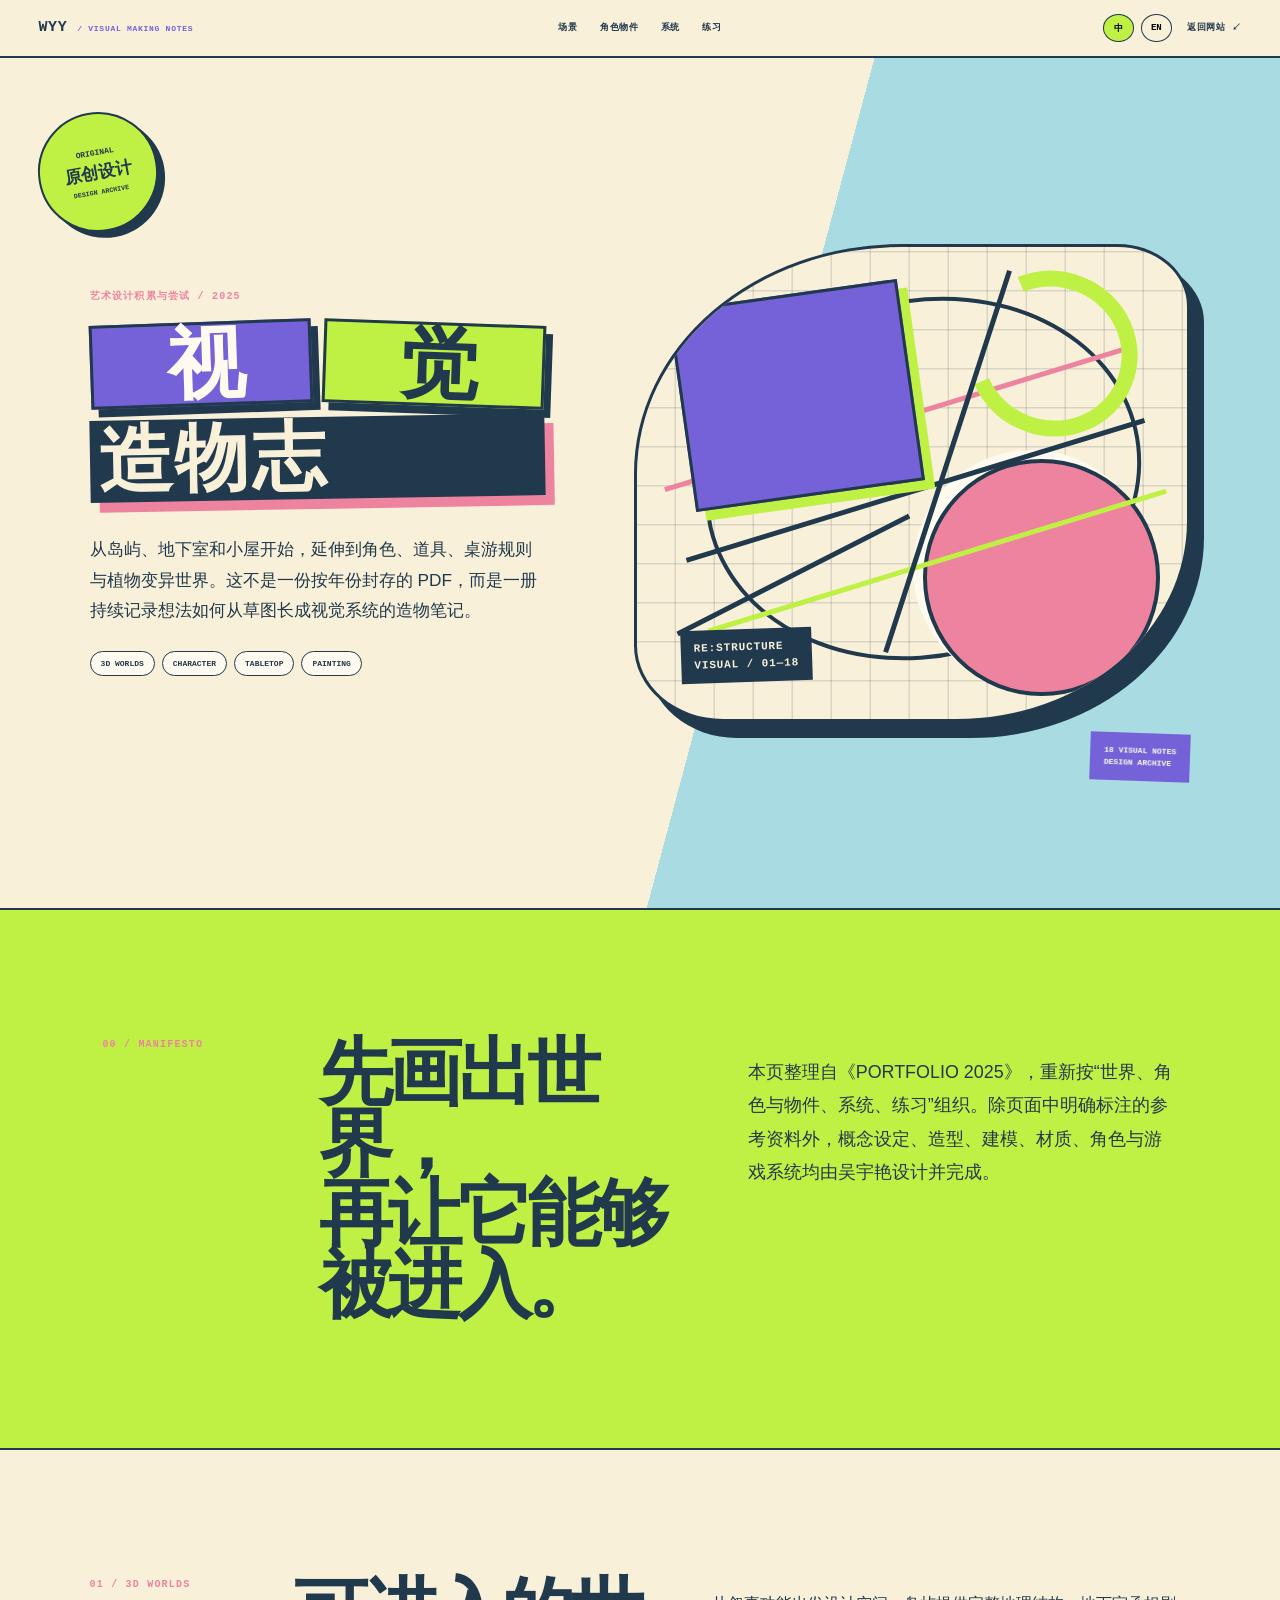
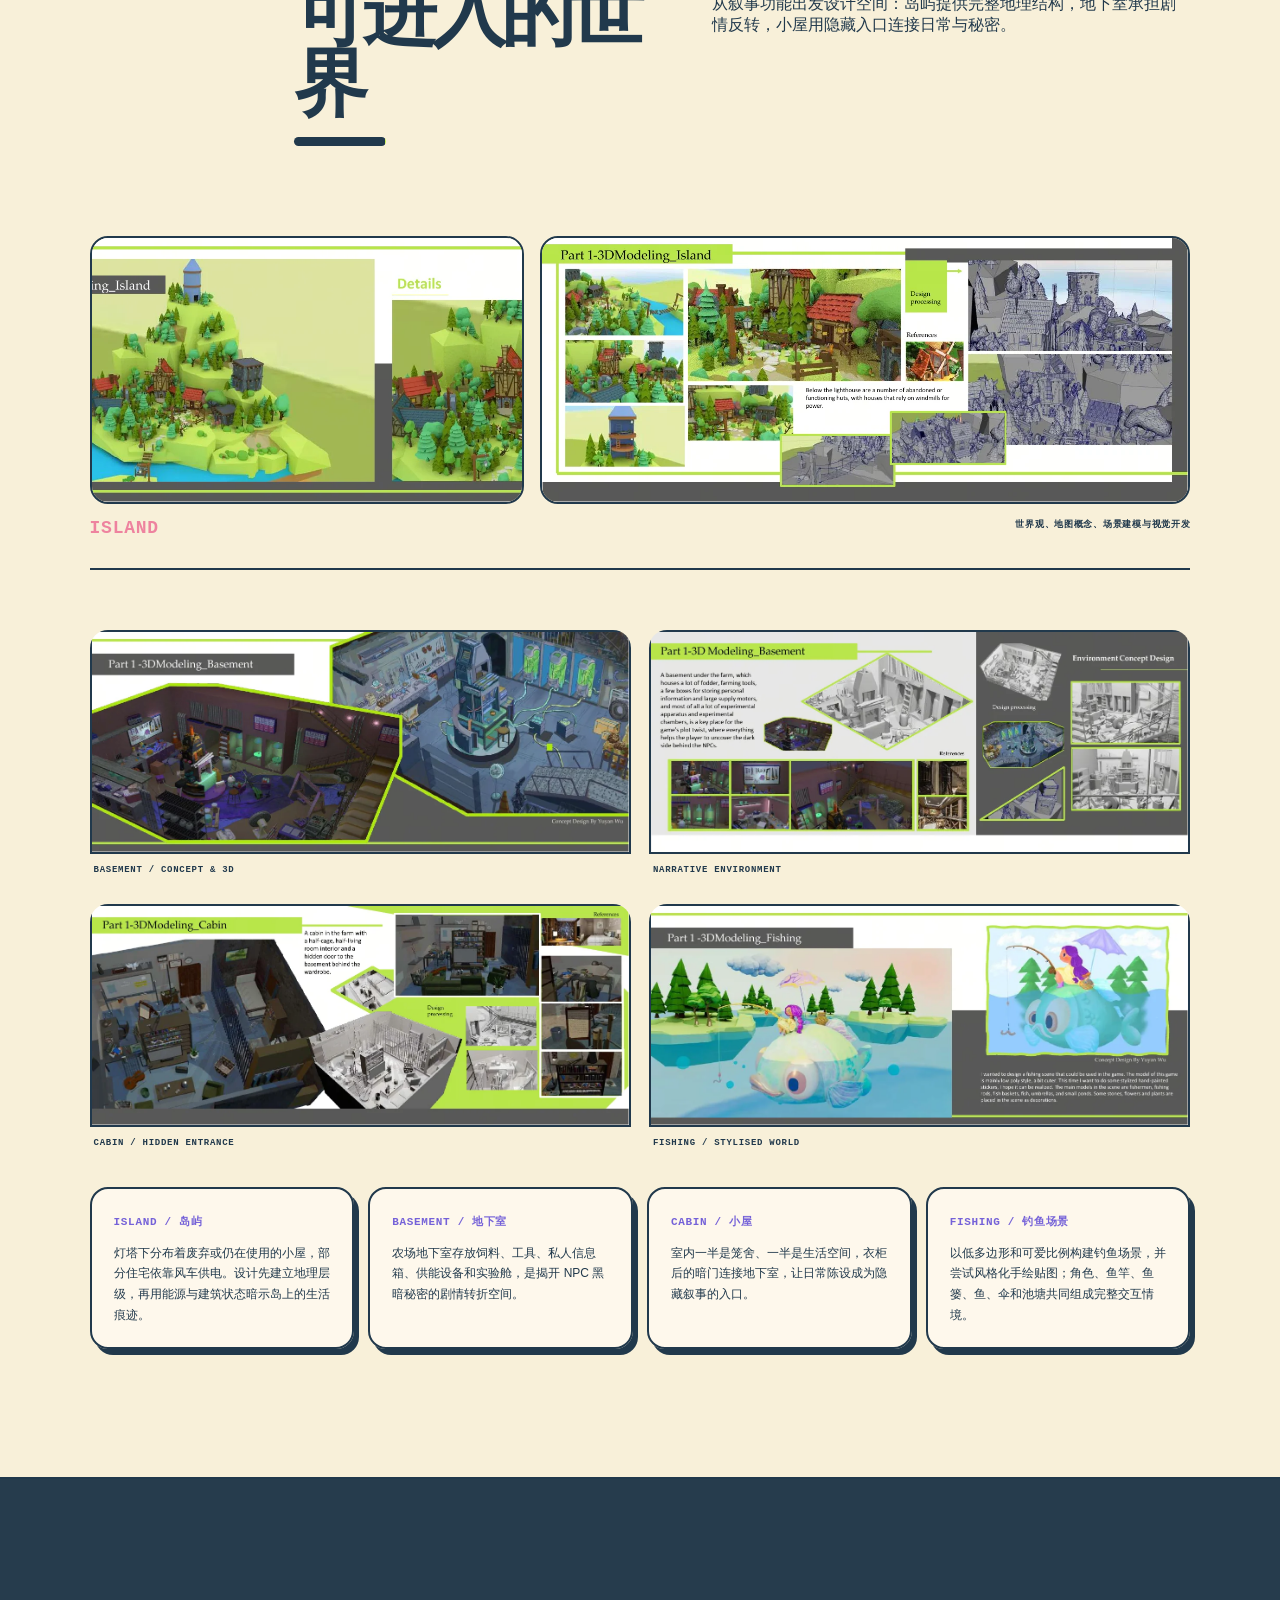
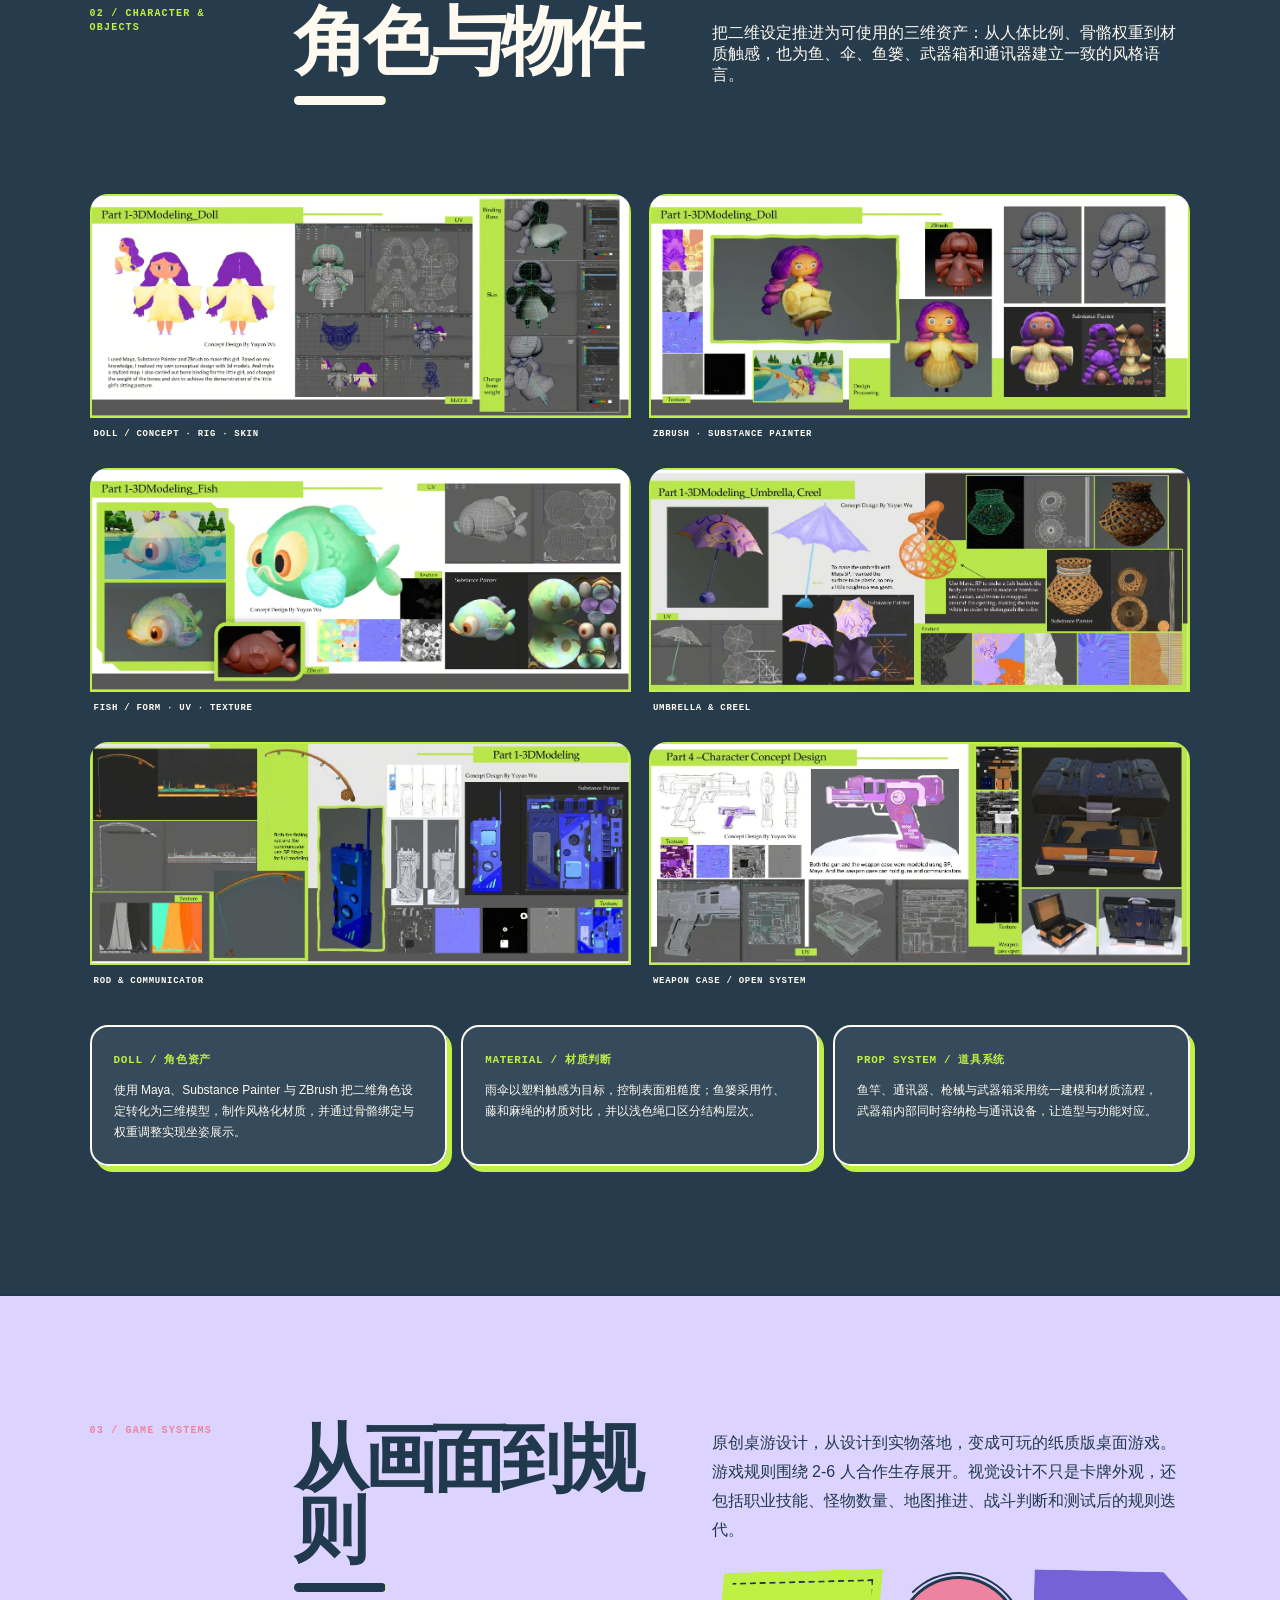
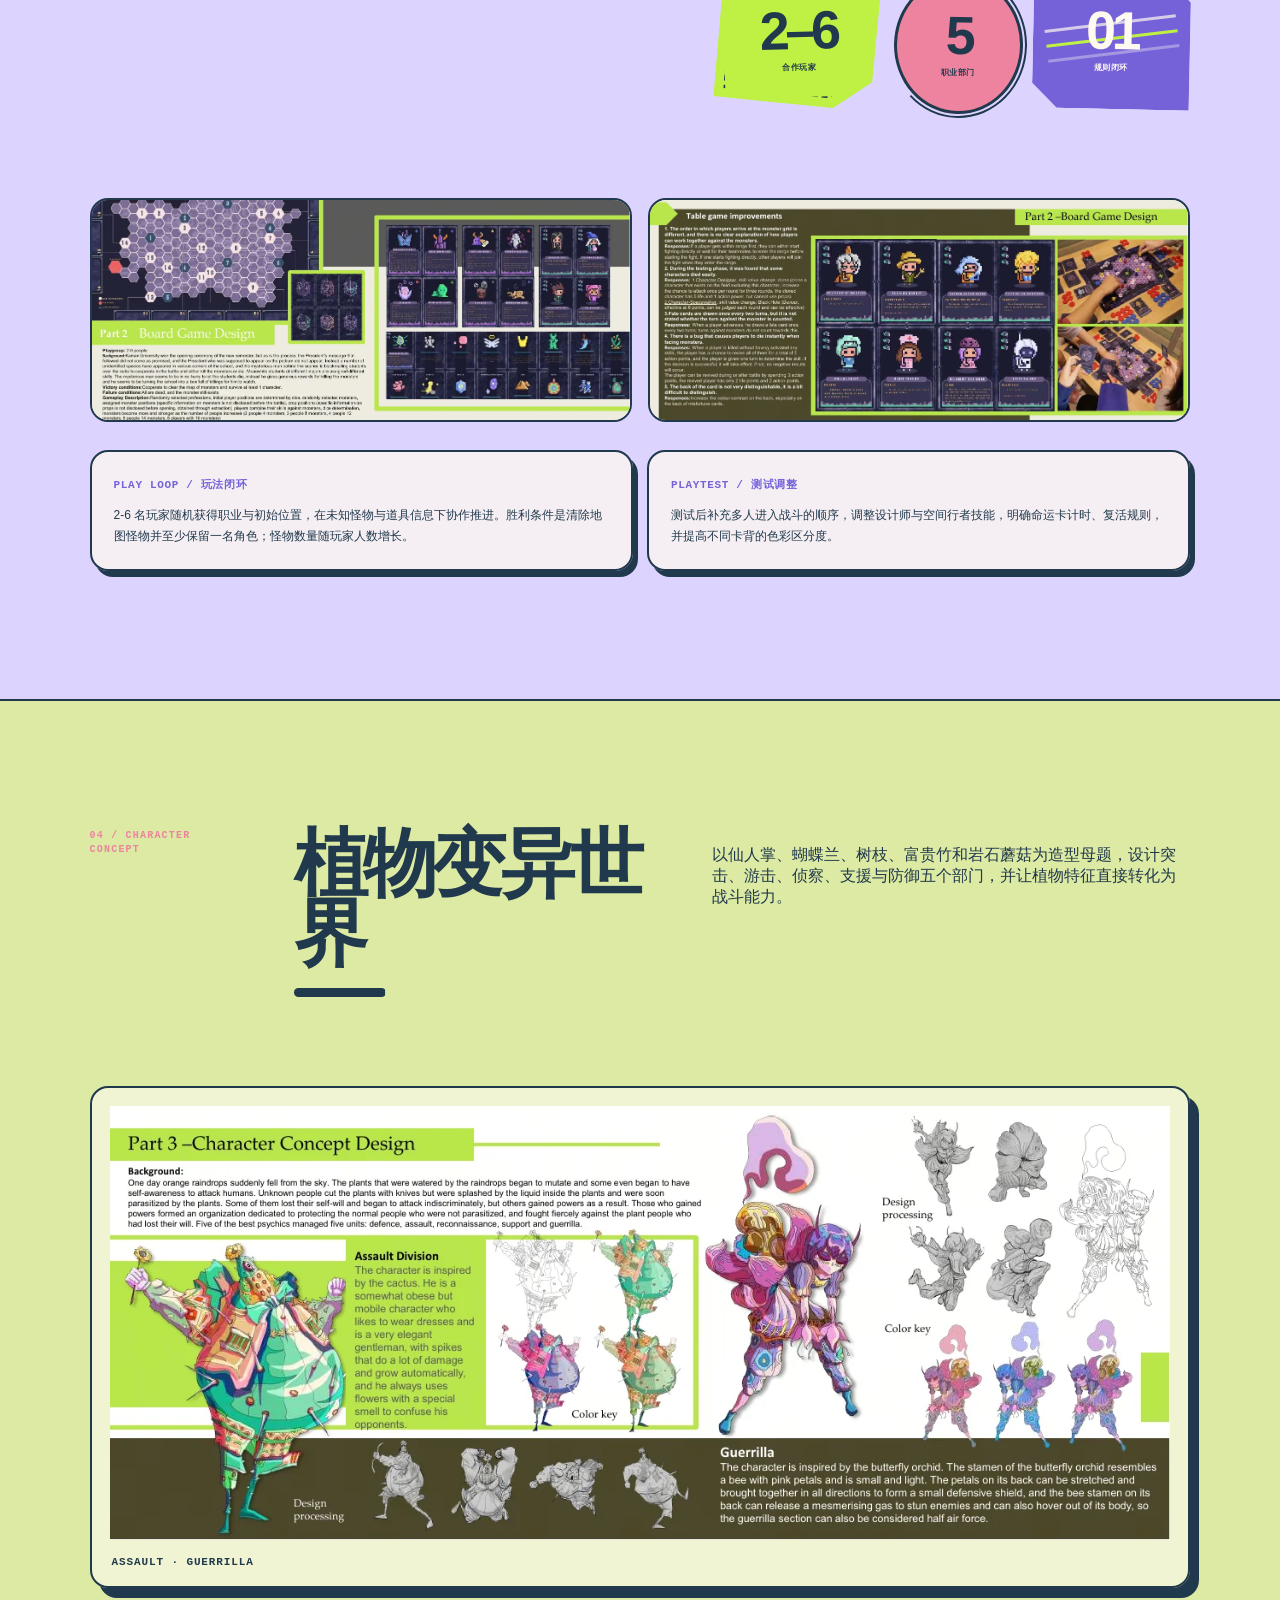
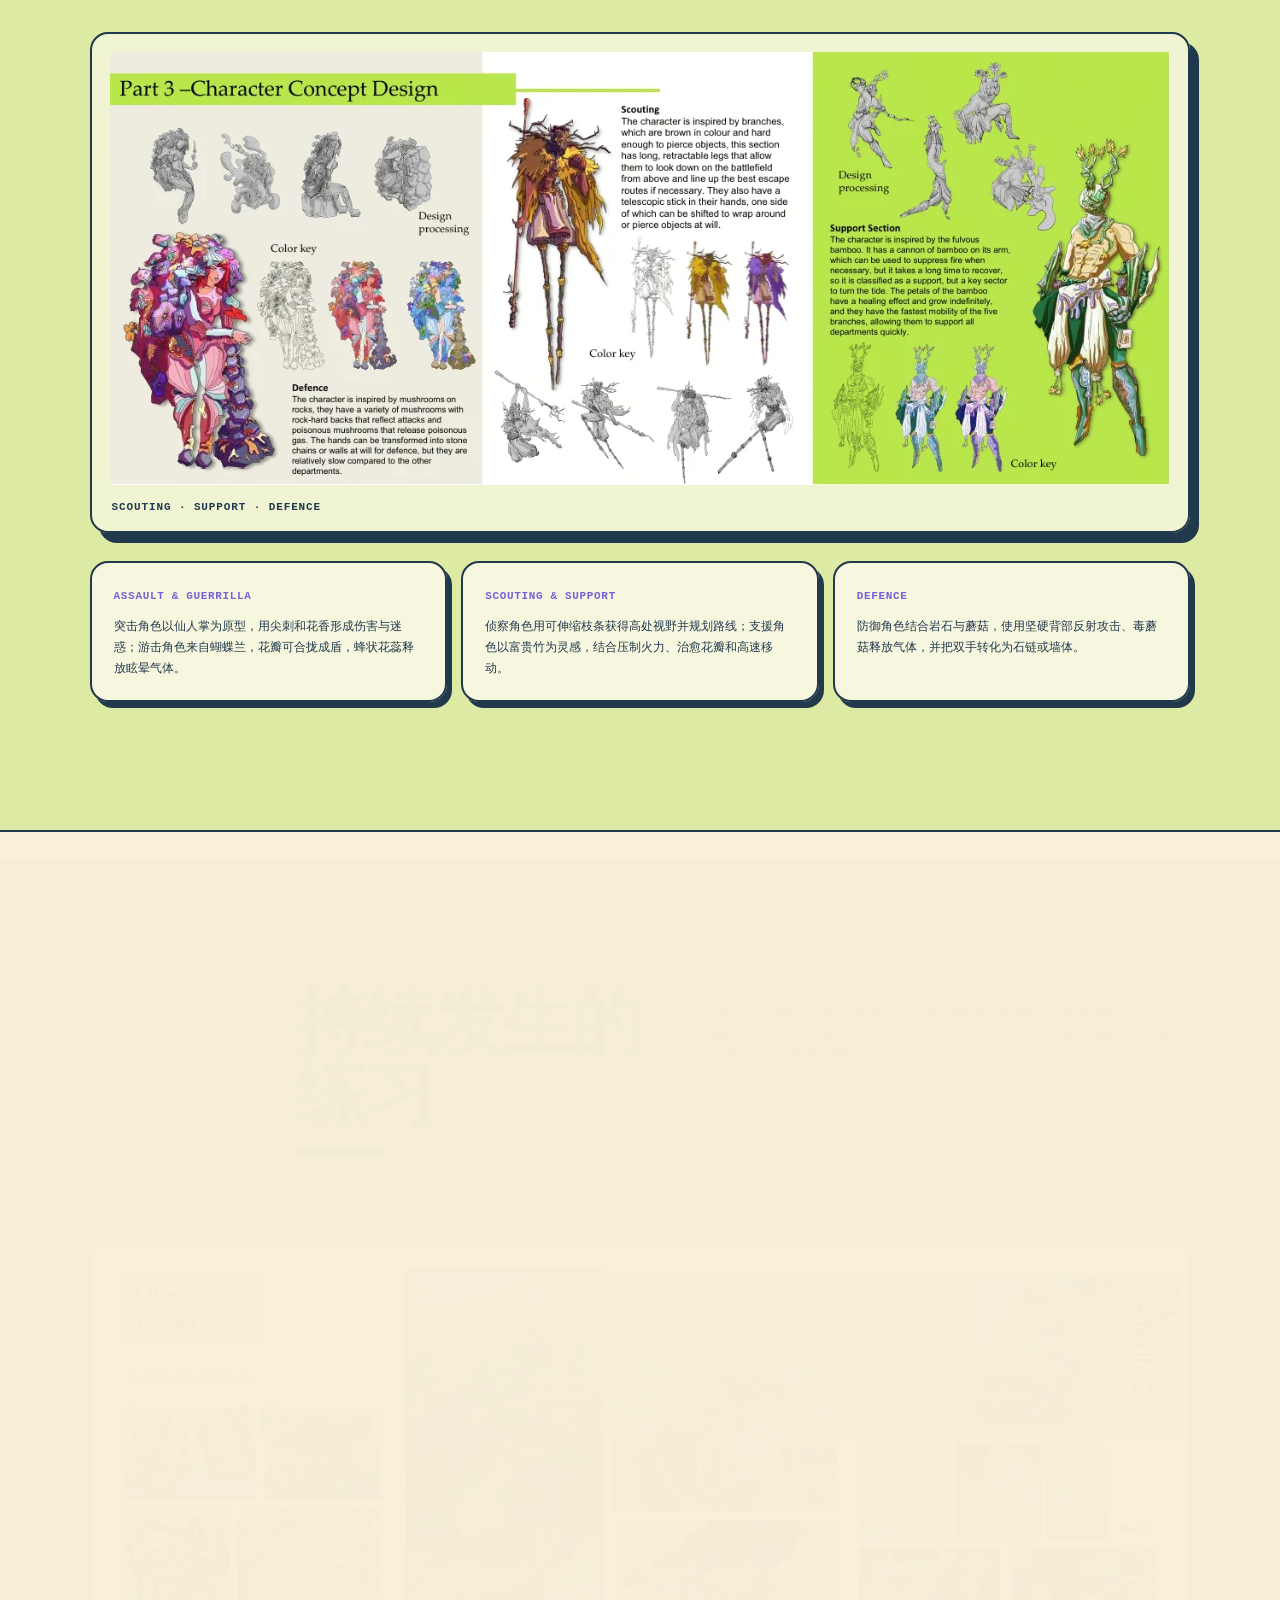
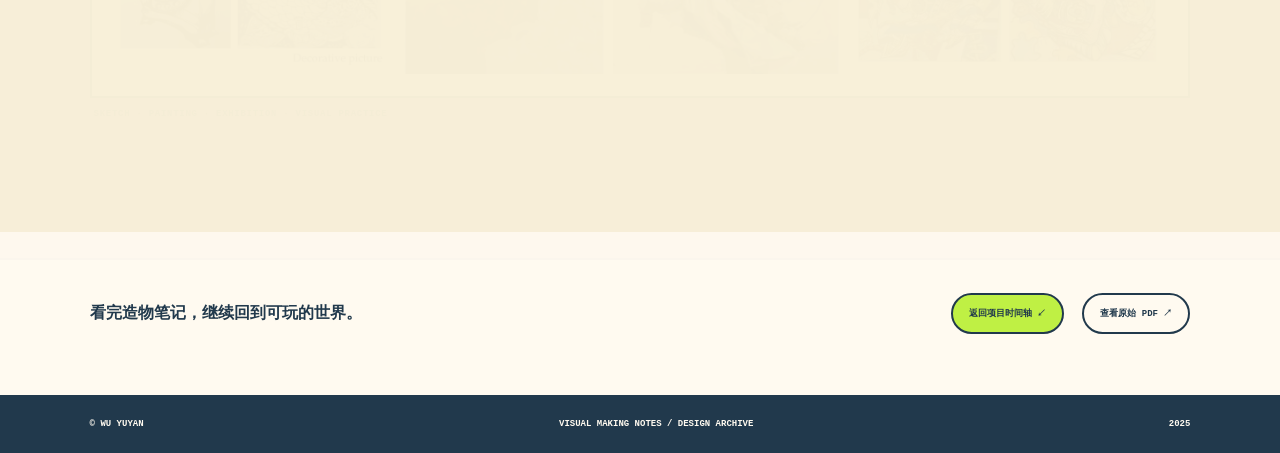
==== commit 58dc17f2: "Differentiate hover motion across pages Remove reflective image sweeps and give the homepage, Visual" ====
--- a/art-notes.html
+++ b/art-notes.html
@@ -7,7 +7,7 @@
   <title>视觉造物志 — WU YUYAN</title>
   <link rel="stylesheet" href="./art-notes.css?v=1" />
   <link rel="stylesheet" href="./art-notes-v2.css?v=3" />
-  <link rel="stylesheet" href="./art-notes-interaction-v3.css?v=2" />
+  <link rel="stylesheet" href="./art-notes-interaction-v3.css?v=3" />
   <script src="./art-notes-interaction-v3.js?v=1" defer></script>
 </head>
 <body>
--- a/art-notes-interaction-v3.css
+++ b/art-notes-interaction-v3.css
@@ -54,29 +54,20 @@
 .study-sheet,
 .pdf-notes article { position: relative; }
 
-.gallery figure::after,
-.study-sheet::after {
-  content: "";
-  position: absolute;
-  inset: 0;
-  pointer-events: none;
-  background: linear-gradient(110deg, transparent 36%, rgba(255,255,255,.28) 50%, transparent 64%);
-  background-size: 230% 100%;
-  background-position: 180% 0;
-  animation: image-sheen 8s ease-in-out infinite;
+.gallery figure img,
+.study-sheet img {
+  transition: transform .5s cubic-bezier(.2, .8, .2, 1), filter .35s ease;
 }
-
-.gallery figure:nth-child(2n)::after { animation-delay: -4s; }
 .gallery figure:hover {
   z-index: 3;
-  transform: translateY(-8px) scale(1.012);
+  transform: none;
+  box-shadow: 0 0 0 5px var(--violet), 0 12px 0 rgba(112, 84, 201, .2);
+}
+.gallery figure:hover img { transform: scale(1.025); filter: saturate(1.08); }
+.feature-spread img:hover {
+  transform: scale(.985);
   filter: saturate(1.08);
-  box-shadow: 0 14px 0 rgba(112, 84, 201, .22);
-}
-.feature-spread img:hover {
-  transform: translateY(-7px) scale(1.012);
-  filter: saturate(1.08);
-  box-shadow: 0 13px 0 rgba(191, 237, 86, .34);
+  box-shadow: 0 0 0 5px var(--lime);
 }
 
 .pdf-notes article,
@@ -99,12 +90,13 @@
 .pdf-notes article:nth-child(2n)::before { animation-delay: -3.3s; }
 .pdf-notes article:hover {
   z-index: 2;
-  transform: translateY(-7px);
-  box-shadow: 0 12px 0 rgba(112, 84, 201, .24);
-  filter: saturate(1.05);
+  transform: none;
+  background: color-mix(in srgb, var(--violet) 10%, transparent);
+  box-shadow: inset 0 0 0 4px var(--violet);
 }
-.dark .pdf-notes article:hover { box-shadow: 0 12px 0 rgba(191, 237, 86, .28); }
-.study-sheet:hover { transform: translateY(-7px); box-shadow: 0 14px 0 rgba(23, 39, 52, .24); }
+.dark .pdf-notes article:hover { background: rgba(191, 237, 86, .12); box-shadow: inset 0 0 0 4px var(--lime); }
+.study-sheet:hover { transform: none; box-shadow: 0 0 0 5px var(--ink); }
+.study-sheet:hover img { transform: scale(1.018); filter: saturate(1.05); }
 
 .notes-nav nav a { position: relative; }
 .notes-nav nav a::after {
@@ -139,10 +131,6 @@
   0%, 18%, 100% { background-position: 0 0; width: 92px; }
   50%, 68% { background-position: 100% 0; width: 150px; }
 }
-@keyframes image-sheen {
-  0%, 34% { background-position: 180% 0; }
-  58%, 100% { background-position: -120% 0; }
-}
 @keyframes note-runner {
   0%, 12% { left: -38%; opacity: 0; }
   22% { opacity: 1; }
@@ -160,6 +148,9 @@
   .feature-spread img:hover,
   .pdf-notes article:hover,
   .study-sheet:hover { transform: none; box-shadow: none; }
+  .gallery figure:hover img,
+  .study-sheet:hover img { transform: none; filter: none; }
+  .feature-spread img:hover { filter: none; }
   .notes-section.reveal-ready { transform: translateY(18px); }
 }
 
@@ -167,12 +158,12 @@
   .construct-board,
   .construct-board *,
   .gallery figure,
-  .gallery figure::after,
+  .gallery figure img,
   .feature-spread img,
   .pdf-notes article,
   .pdf-notes article::before,
   .study-sheet,
-  .study-sheet::after,
+  .study-sheet img,
   .notes-section > header h2::after,
   .notes-section.reveal-ready {
     transition: none !important;
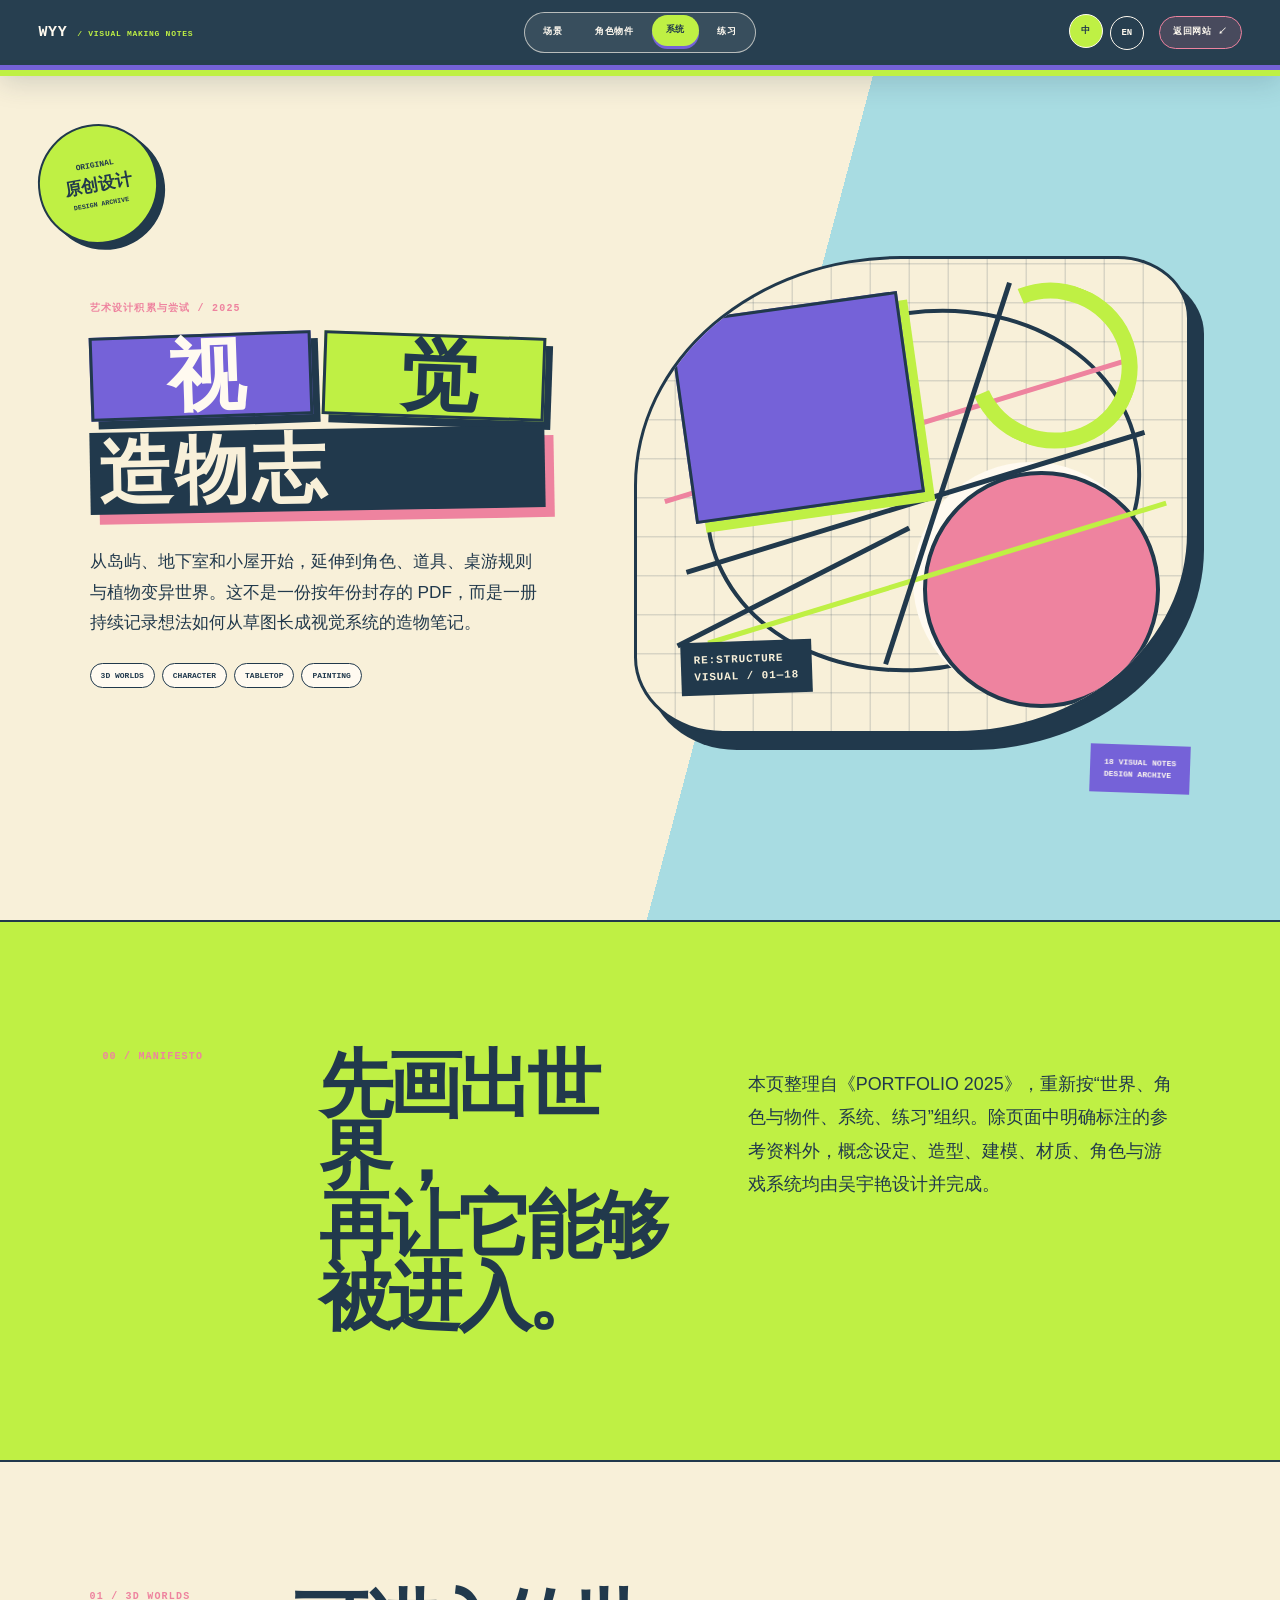
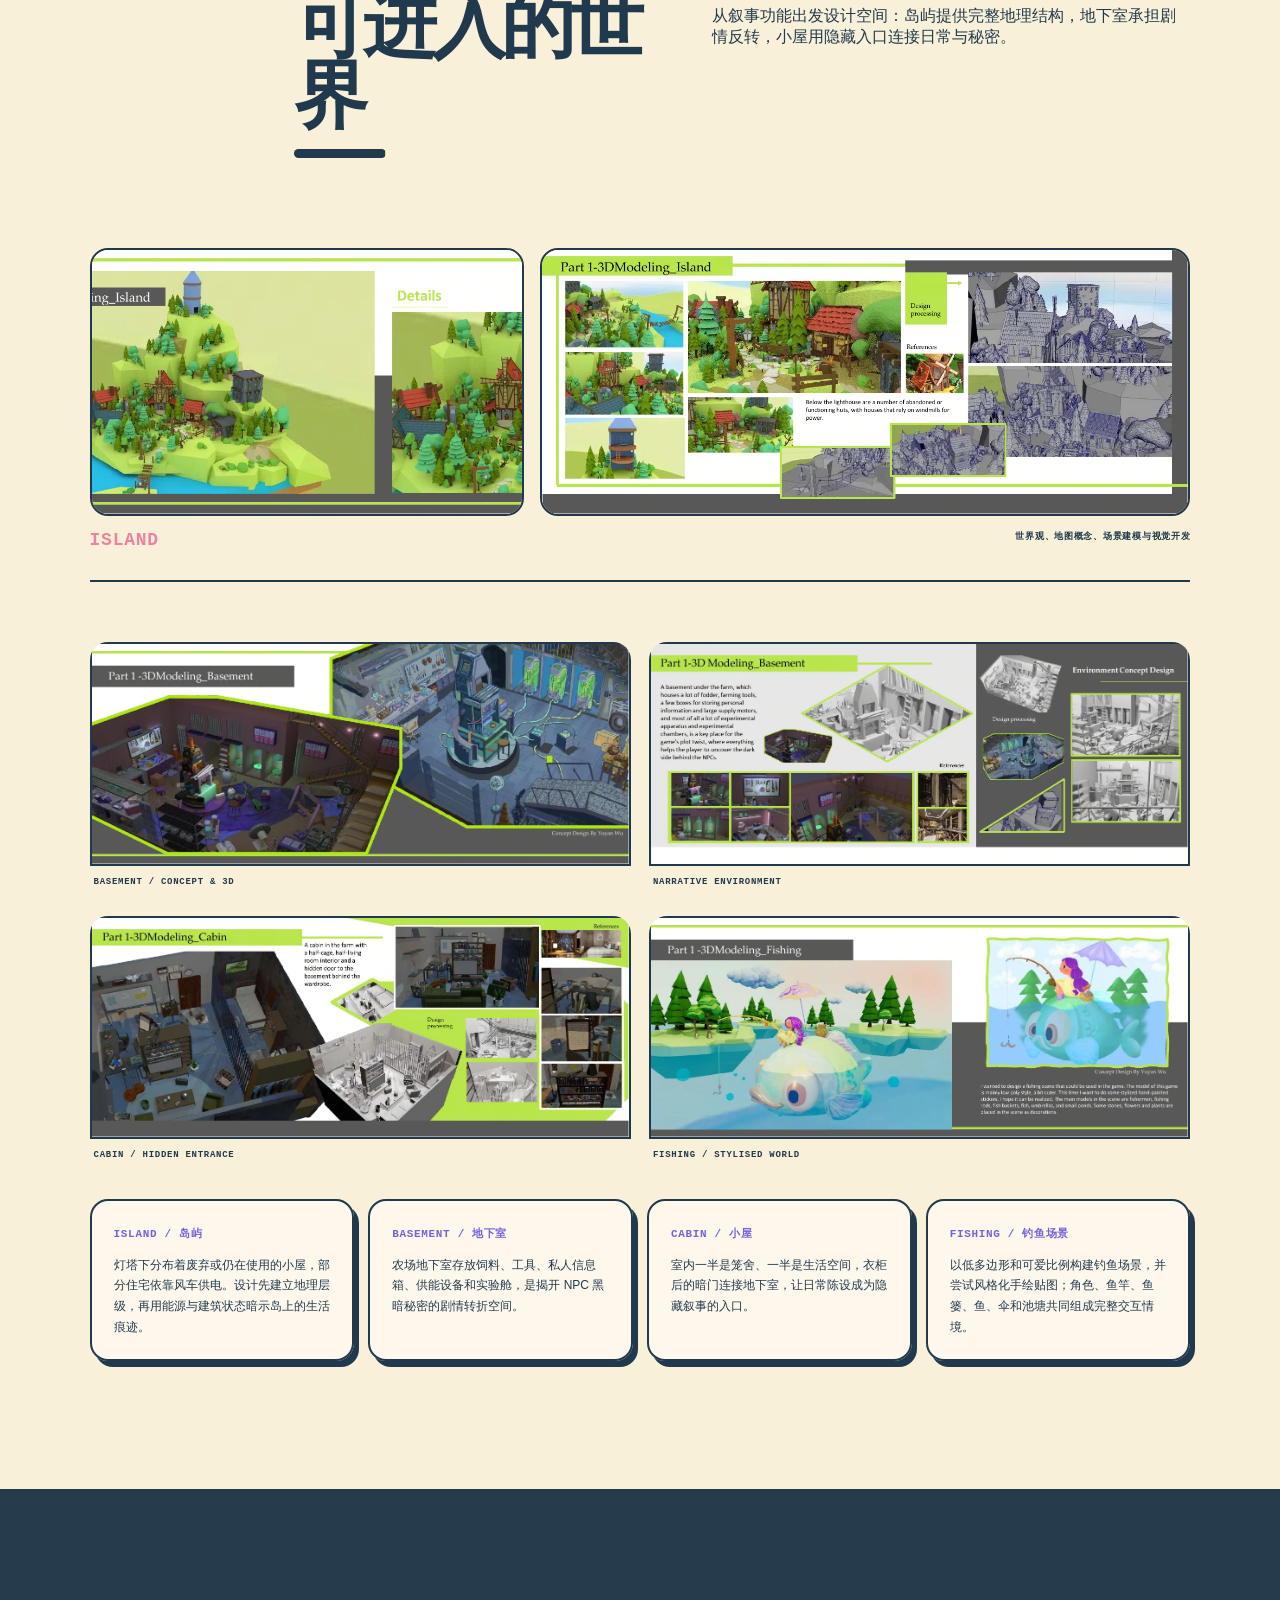
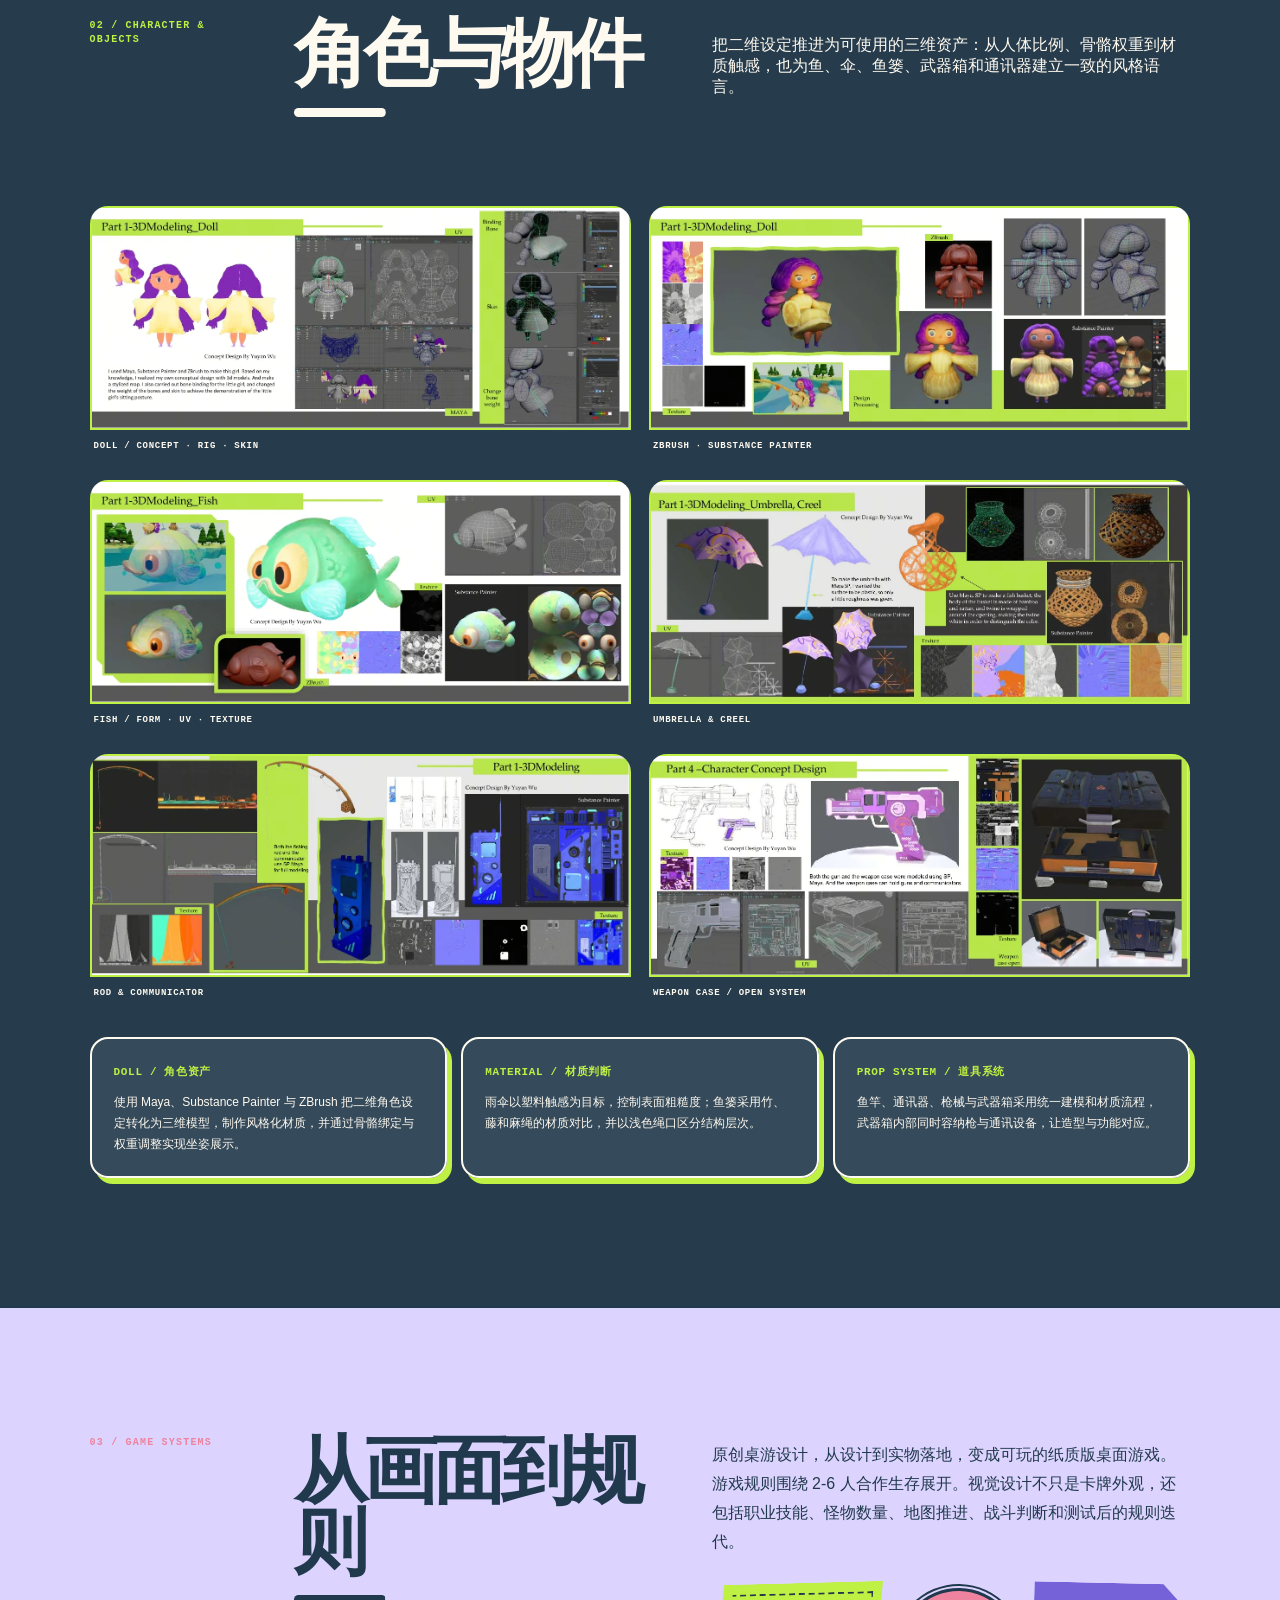
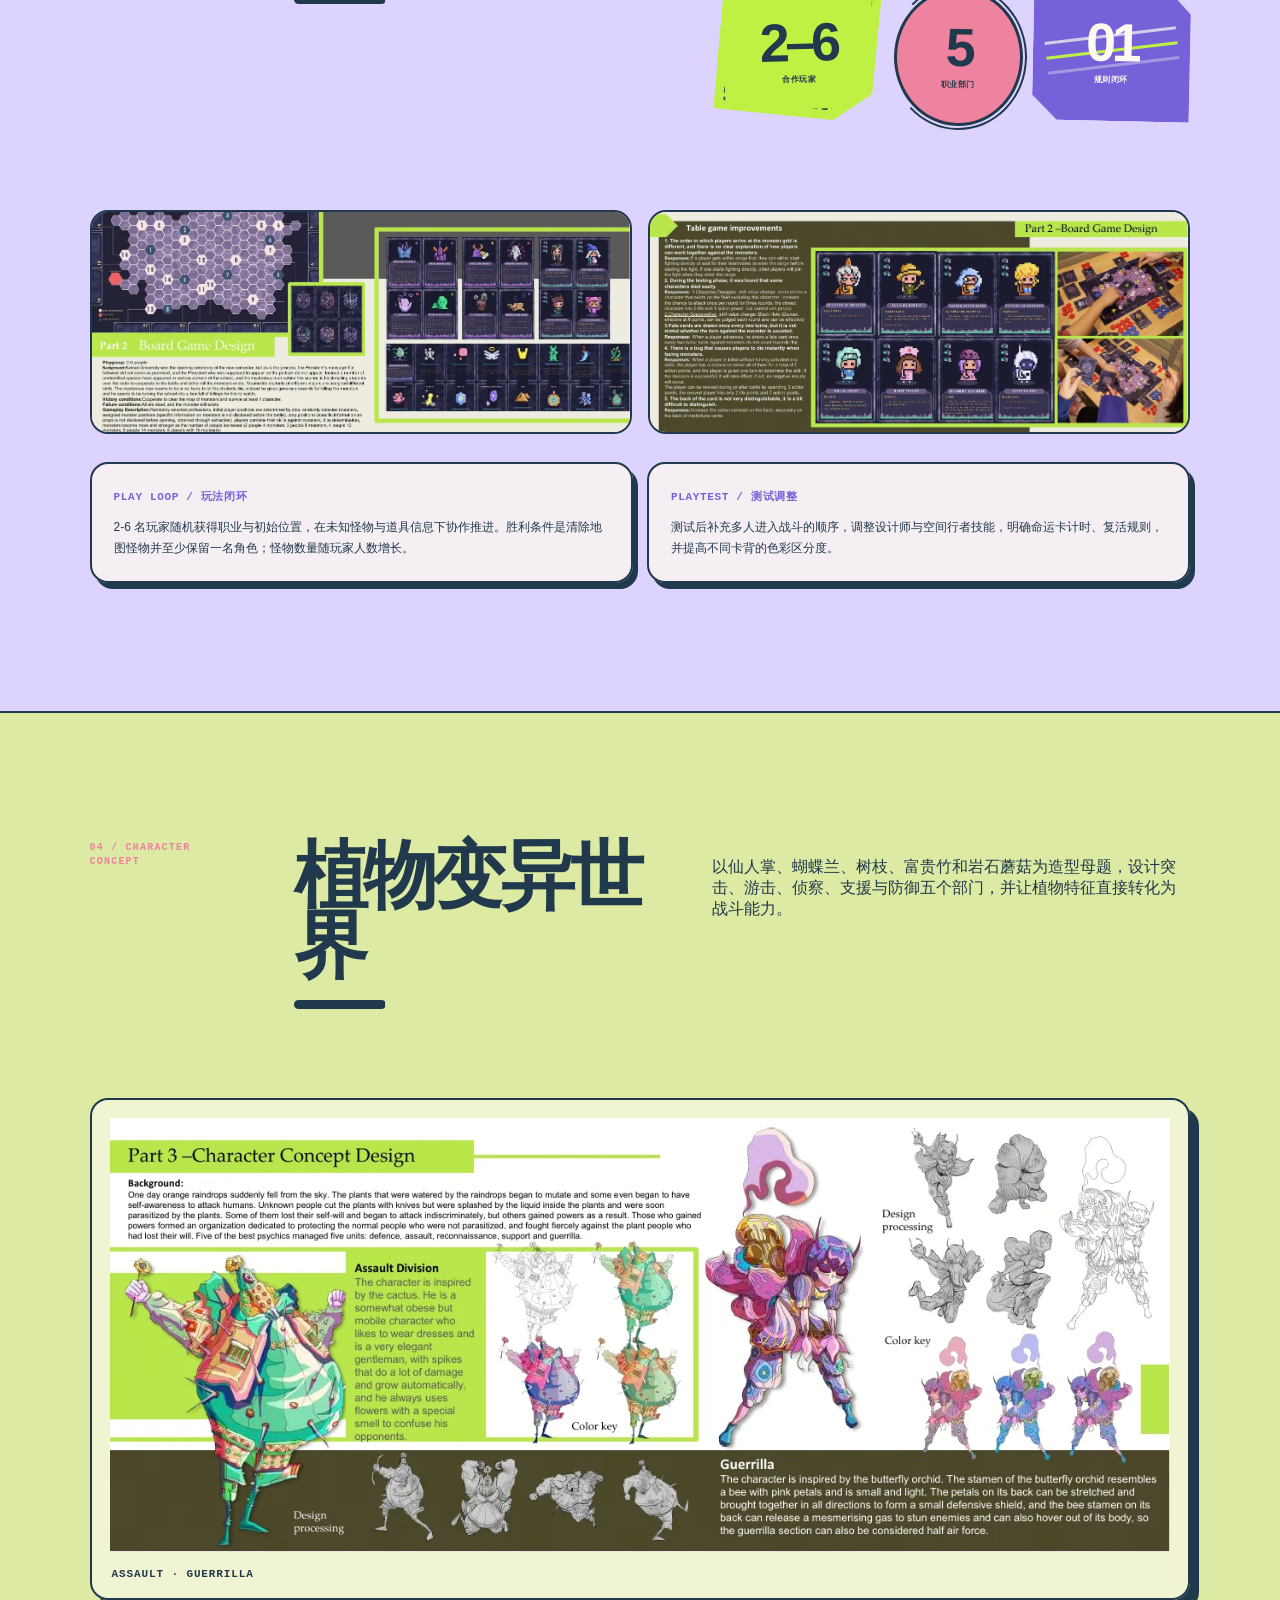
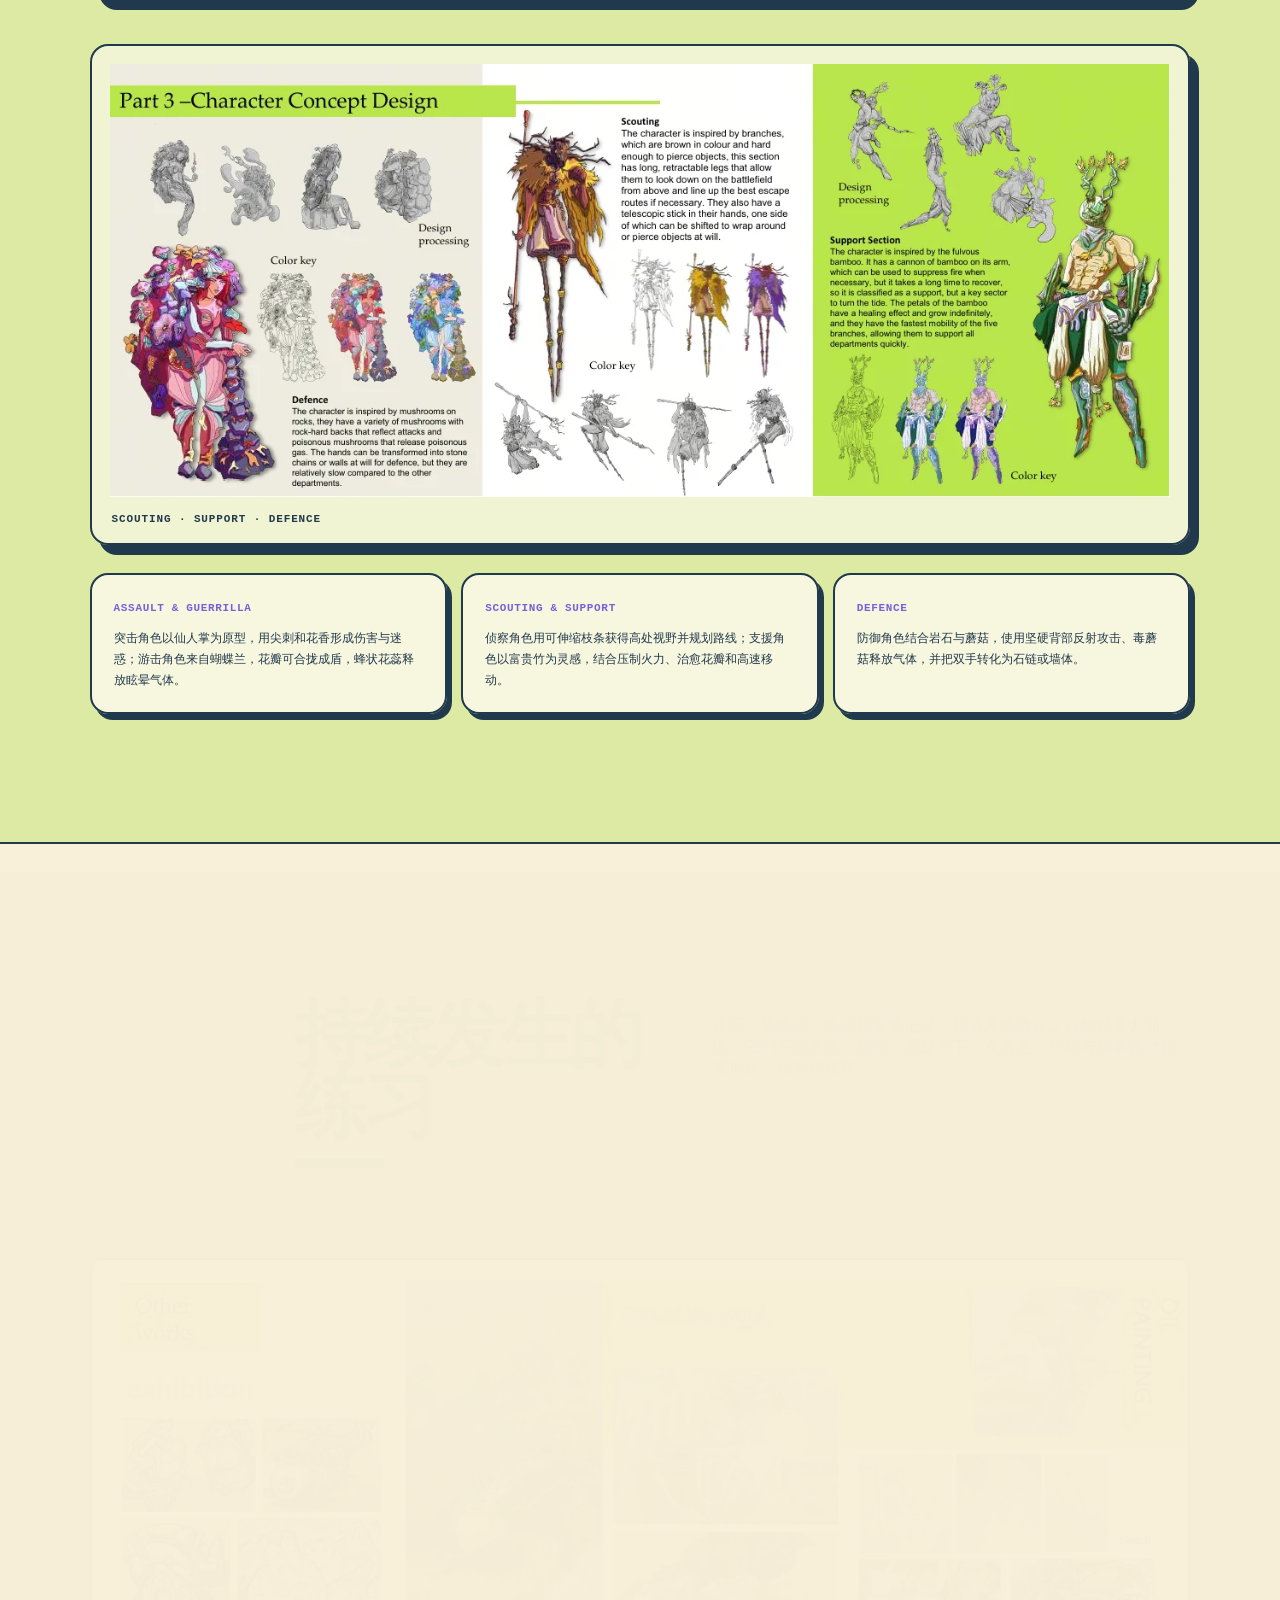
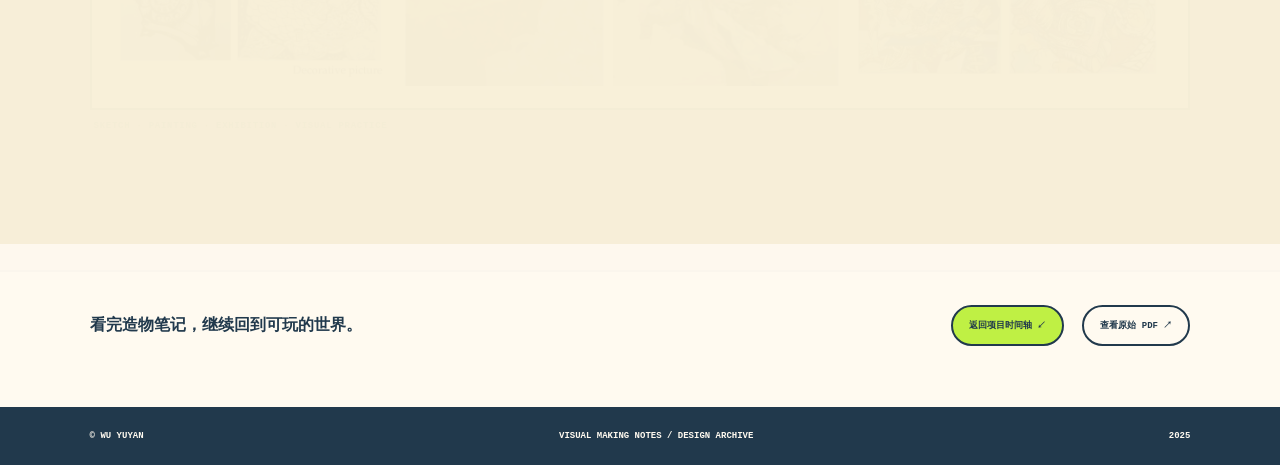
==== commit ddd09bb8: "Redesign portfolio navigation system Add high-contrast page-specific navigation, responsive mobile c" ====
--- a/art-notes.html
+++ b/art-notes.html
@@ -8,7 +8,9 @@
   <link rel="stylesheet" href="./art-notes.css?v=1" />
   <link rel="stylesheet" href="./art-notes-v2.css?v=3" />
   <link rel="stylesheet" href="./art-notes-interaction-v3.css?v=3" />
+  <link rel="stylesheet" href="./navigation-v5.css?v=1" />
   <script src="./art-notes-interaction-v3.js?v=1" defer></script>
+  <script src="./navigation-v5.js?v=1" defer></script>
 </head>
 <body>
   <header class="notes-nav">
--- a/navigation-v5.css
+++ b/navigation-v5.css
@@ -0,0 +1,432 @@
+/* High-contrast navigation system shared by the three portfolio surfaces. */
+:where(.topbar, .notes-nav, .case-nav) {
+  --nav-x: 0px;
+  --nav-y: 0px;
+}
+
+/* Homepage: blue studio rail + floating colour console. */
+.topbar {
+  top: 14px;
+  width: min(1700px, calc(100% - 40px));
+  height: 66px;
+  padding: 0 18px 0 22px;
+  border: 2px solid var(--mine-blue);
+  border-radius: 21px;
+  color: #fff8e8;
+  background: #294f67;
+  box-shadow: 0 8px 0 var(--mine-pink), 0 15px 28px rgba(37, 65, 82, .2);
+  transition: height .28s ease, box-shadow .28s ease, background .28s ease;
+}
+.topbar::after { display: none; }
+.topbar.is-scrolled {
+  height: 58px;
+  background: rgba(41, 79, 103, .96);
+  box-shadow: 0 5px 0 var(--mine-pink), 0 12px 24px rgba(37, 65, 82, .18);
+}
+.brand-mark {
+  display: inline-flex;
+  align-items: center;
+  gap: 10px;
+  color: #fff8e8;
+  text-decoration: none;
+  font: 900 17px/1 "Arial Black", sans-serif;
+  letter-spacing: .04em;
+}
+.brand-mark i {
+  width: 11px;
+  height: 11px;
+  border: 2px solid #fff8e8;
+  border-radius: 50%;
+  background: var(--mine-lime, #c8ef58);
+  animation: nav-orbit-dot 2.8s ease-in-out infinite;
+}
+.top-actions { gap: 10px; }
+.language-toggle {
+  height: 42px;
+  padding: 3px;
+  gap: 3px;
+  border: 2px solid #fff8e8;
+  border-radius: 999px;
+  background: rgba(255, 248, 232, .14);
+  box-shadow: none;
+}
+.language-toggle::before,
+.language-toggle::after { display: none; }
+.language-toggle button {
+  min-width: 42px;
+  height: 32px;
+  padding: 0 9px;
+  border: 0;
+  border-radius: 999px;
+  color: #fff8e8;
+  background: transparent !important;
+  font: 900 9px/1 "Courier New", monospace;
+  transform: translate(var(--nav-x), var(--nav-y)) !important;
+  transition: color .2s ease, background .2s ease, transform .2s ease !important;
+}
+.language-toggle button::after { display: none; }
+.language-toggle button:hover,
+.language-toggle button:focus-visible,
+.language-toggle button.is-active,
+.language-toggle button[aria-pressed="true"] {
+  color: var(--mine-blue);
+  background: #fff8e8 !important;
+  transform: translate(var(--nav-x), calc(var(--nav-y) - 1px)) !important;
+}
+.contact-pill,
+.top-actions .contact-pill {
+  min-width: 124px;
+  height: 42px;
+  padding: 0 14px;
+  border: 2px solid #fff8e8;
+  border-radius: 999px;
+  color: var(--mine-blue);
+  background: var(--mine-pink);
+  box-shadow: 0 4px 0 #173548;
+  font: 900 9px/1 "Arial Black", sans-serif;
+  transform: translate(var(--nav-x), var(--nav-y));
+  transition: transform .2s ease, box-shadow .2s ease, background .2s ease;
+}
+.contact-pill .status-dot {
+  width: 8px;
+  height: 8px;
+  border: 0;
+  background: var(--mine-lime, #c8ef58);
+  box-shadow: 0 0 0 3px rgba(255, 248, 232, .55);
+  animation: nav-status-pulse 2.2s ease-in-out infinite;
+}
+.contact-pill:hover,
+.contact-pill:focus-visible {
+  color: var(--mine-blue);
+  background: var(--mine-lime, #c8ef58);
+  box-shadow: 0 7px 0 #173548;
+  transform: translate(var(--nav-x), calc(var(--nav-y) - 3px));
+}
+
+.nav-links {
+  position: fixed;
+  z-index: 95;
+  top: 92px;
+  left: 50%;
+  display: grid;
+  grid-template-columns: repeat(5, minmax(0, 1fr));
+  width: min(680px, calc(100% - 48px));
+  min-height: 54px;
+  padding: 6px;
+  gap: 5px;
+  border: 2px solid var(--mine-blue);
+  border-radius: 18px;
+  background: rgba(255, 248, 232, .96);
+  box-shadow: 0 7px 0 var(--mine-cyan), 0 13px 28px rgba(37, 65, 82, .16);
+  transform: translateX(-50%);
+  backdrop-filter: blur(12px);
+  transition: top .28s ease, box-shadow .28s ease, transform .28s ease;
+}
+.topbar.is-scrolled + .nav-links { top: 79px; }
+.nav-links a,
+.nav-links a:nth-child(2),
+.nav-links a:nth-child(even) {
+  position: relative;
+  isolation: isolate;
+  display: flex;
+  align-items: center;
+  justify-content: center;
+  min-width: 0;
+  height: 40px;
+  padding: 0 11px;
+  gap: 7px;
+  overflow: hidden;
+  border: 0;
+  border-radius: 12px;
+  color: var(--mine-blue);
+  background: transparent;
+  box-shadow: none;
+  transform: translate(var(--nav-x), var(--nav-y));
+  transition: color .2s ease, background .2s ease, transform .2s ease, box-shadow .2s ease;
+}
+.nav-links a::before {
+  content: "";
+  position: absolute;
+  z-index: -1;
+  inset: 100% 0 0;
+  width: auto;
+  height: auto;
+  border: 0;
+  border-radius: 10px;
+  background: var(--mine-cyan);
+  box-shadow: none;
+  transition: inset .24s cubic-bezier(.2, .8, .2, 1);
+}
+.nav-links a:nth-child(2)::before { background: #f0b79a; }
+.nav-links a:nth-child(3)::before { background: #cddaa9; }
+.nav-links a:nth-child(4)::before { background: #efadc1; }
+.nav-links a:nth-child(5)::before { background: #b8dedd; }
+.nav-links a::after {
+  content: "";
+  position: absolute;
+  right: 8px;
+  top: 8px;
+  width: 6px;
+  height: 6px;
+  border: 0;
+  border-radius: 50%;
+  background: var(--mine-pink);
+  opacity: .38;
+  transform: none;
+}
+.nav-links a:hover,
+.nav-links a:focus-visible,
+.nav-links a.is-current,
+.nav-links a:nth-child(even):hover,
+.nav-links a:nth-child(even):focus-visible,
+.nav-links a:nth-child(even).is-current {
+  color: #18384c;
+  background: transparent;
+  box-shadow: inset 0 0 0 2px rgba(41, 79, 103, .65);
+  transform: translate(var(--nav-x), calc(var(--nav-y) - 2px));
+}
+.nav-links a:hover::before,
+.nav-links a:focus-visible::before,
+.nav-links a.is-current::before { inset: 0; }
+.nav-links a:hover::after,
+.nav-links a:focus-visible::after,
+.nav-links a.is-current::after {
+  opacity: 1;
+  animation: nav-status-pulse 1.6s ease-in-out infinite;
+}
+.nav-index {
+  display: inline-grid;
+  place-items: center;
+  width: 19px;
+  height: 19px;
+  border: 1px solid currentColor;
+  border-radius: 50%;
+  font: 900 7px/1 "Courier New", monospace;
+}
+.nav-label { font: 900 10px/1 "Arial Black", "PingFang SC", sans-serif; }
+
+.nav-menu-toggle {
+  border: 2px solid var(--mine-blue);
+  border-radius: 999px;
+  color: #fff8e8;
+  background: var(--mine-pink);
+  box-shadow: 0 5px 0 var(--mine-blue);
+}
+
+/* Visual Making Notes: violet archive tabs. */
+.notes-nav {
+  min-height: 70px;
+  padding: 10px clamp(16px, 3vw, 46px);
+  border-bottom: 5px solid var(--violet);
+  color: var(--white);
+  background: rgba(33, 57, 76, .97);
+  box-shadow: 0 6px 0 var(--lime), 0 12px 28px rgba(33, 57, 76, .18);
+  transition: min-height .25s ease, box-shadow .25s ease;
+}
+.notes-nav.is-scrolled { min-height: 60px; box-shadow: 0 4px 0 var(--lime), 0 10px 20px rgba(33, 57, 76, .15); }
+.notes-brand { color: var(--white); }
+.notes-brand span { color: var(--lime); }
+.notes-nav nav {
+  display: flex;
+  gap: 4px;
+  padding: 4px;
+  border: 1px solid rgba(255, 250, 240, .65);
+  border-radius: 999px;
+  background: rgba(255, 250, 240, .08);
+}
+.notes-nav nav a {
+  padding: 10px 14px;
+  border-radius: 999px;
+  transform: translate(var(--nav-x), var(--nav-y));
+  transition: color .2s ease, background .2s ease, transform .2s ease, box-shadow .2s ease;
+}
+.notes-nav nav a::after { display: none; }
+.notes-nav nav a:hover,
+.notes-nav nav a:focus-visible,
+.notes-nav nav a.is-current {
+  color: var(--ink);
+  background: var(--lime);
+  box-shadow: 0 3px 0 var(--violet);
+  transform: translate(var(--nav-x), calc(var(--nav-y) - 2px));
+}
+.notes-actions button {
+  width: 34px;
+  height: 34px;
+  border: 1px solid var(--white);
+  color: var(--white);
+  background: transparent;
+  transform: translate(var(--nav-x), var(--nav-y));
+  transition: color .2s ease, background .2s ease, transform .2s ease;
+}
+.notes-actions button:hover,
+.notes-actions button:focus-visible,
+.notes-actions button[aria-pressed="true"] { color: var(--ink); background: var(--lime); transform: translate(var(--nav-x), calc(var(--nav-y) - 2px)); }
+.notes-actions a {
+  padding: 10px 13px;
+  border: 1px solid var(--pink);
+  border-radius: 999px;
+  color: var(--white);
+  background: rgba(238, 131, 159, .16);
+  transform: translate(var(--nav-x), var(--nav-y));
+  transition: background .2s ease, transform .2s ease;
+}
+.notes-actions a:hover,
+.notes-actions a:focus-visible { background: var(--pink); transform: translate(var(--nav-x), calc(var(--nav-y) - 2px)); }
+
+/* DARKENING: black control rail + acid signal. */
+.case-nav {
+  min-height: 70px;
+  padding: 10px clamp(18px, 3vw, 48px);
+  border-bottom: 4px solid var(--acid);
+  color: var(--paper);
+  background: rgba(20, 32, 27, .97);
+  box-shadow: 0 6px 0 var(--pink), 0 12px 28px rgba(20, 32, 27, .22);
+  transition: min-height .25s ease, box-shadow .25s ease;
+}
+.case-nav.is-scrolled { min-height: 60px; box-shadow: 0 4px 0 var(--pink), 0 9px 20px rgba(20, 32, 27, .18); }
+.case-brand { color: var(--paper); }
+.case-brand span { color: var(--acid); }
+.case-nav nav {
+  display: flex;
+  gap: 4px;
+  padding: 4px;
+  border: 1px solid rgba(245, 240, 220, .58);
+  border-radius: 8px;
+  background: rgba(245, 240, 220, .05);
+}
+.case-nav nav a {
+  position: relative;
+  overflow: hidden;
+  padding: 10px 16px;
+  border-radius: 5px;
+  transform: translate(var(--nav-x), var(--nav-y));
+  transition: color .2s ease, background .2s ease, transform .2s ease;
+}
+.case-nav nav a::before {
+  content: "";
+  position: absolute;
+  inset: auto 100% 0 0;
+  height: 3px;
+  background: var(--acid);
+  transition: right .26s ease;
+}
+.case-nav nav a:hover,
+.case-nav nav a:focus-visible,
+.case-nav nav a.is-current { color: var(--night); background: var(--acid); transform: translate(var(--nav-x), calc(var(--nav-y) - 2px)); }
+.case-nav nav a:hover::before,
+.case-nav nav a:focus-visible::before,
+.case-nav nav a.is-current::before { right: 0; }
+.case-actions button {
+  width: 34px;
+  height: 34px;
+  border: 1px solid var(--paper);
+  color: var(--paper);
+  background: transparent;
+  transform: translate(var(--nav-x), var(--nav-y));
+  transition: color .2s ease, background .2s ease, transform .2s ease;
+}
+.case-actions button:hover,
+.case-actions button:focus-visible,
+.case-actions button[aria-pressed="true"] { color: var(--night); background: var(--acid); transform: translate(var(--nav-x), calc(var(--nav-y) - 2px)); }
+.back-link {
+  padding: 10px 13px;
+  border: 1px solid var(--pink);
+  border-radius: 6px;
+  color: var(--paper);
+  background: rgba(233, 130, 154, .14);
+  transform: translate(var(--nav-x), var(--nav-y));
+  transition: background .2s ease, transform .2s ease;
+}
+.back-link:hover,
+.back-link:focus-visible { background: var(--pink); transform: translate(var(--nav-x), calc(var(--nav-y) - 2px)); }
+
+@keyframes nav-orbit-dot {
+  0%, 100% { transform: translateX(0); }
+  50% { transform: translateX(5px); }
+}
+@keyframes nav-status-pulse {
+  0%, 100% { transform: scale(.78); opacity: .55; }
+  50% { transform: scale(1.18); opacity: 1; }
+}
+
+@media (max-width: 900px) {
+  .notes-nav,
+  .case-nav {
+    grid-template-columns: 1fr auto;
+    gap: 8px 12px;
+    padding: 9px 14px 10px;
+  }
+  .notes-nav nav,
+  .case-nav nav {
+    grid-column: 1 / -1;
+    display: flex;
+    justify-content: center;
+    max-width: 100%;
+    overflow-x: auto;
+    scrollbar-width: none;
+  }
+  .notes-nav nav::-webkit-scrollbar,
+  .case-nav nav::-webkit-scrollbar { display: none; }
+  .notes-nav nav a,
+  .case-nav nav a { flex: 0 0 auto; }
+}
+
+@media (max-width: 760px) {
+  .topbar {
+    top: 5px;
+    width: calc(100% - 10px);
+    height: 58px;
+    padding: 0 9px 0 13px;
+    border-radius: 16px;
+    box-shadow: 0 5px 0 var(--mine-pink);
+  }
+  .brand-mark { font-size: 14px; }
+  .top-actions { gap: 5px; }
+  .language-toggle { height: 36px; padding: 2px; }
+  .language-toggle button { min-width: 31px; height: 28px; padding: 0 6px; font-size: 8px; }
+  .contact-pill,
+  .top-actions .contact-pill { min-width: 92px; height: 36px; padding: 0 9px; font-size: 8px; }
+  .nav-menu-toggle {
+    top: 72px;
+    right: 9px;
+    z-index: 100;
+    display: flex !important;
+    min-width: 86px;
+    height: 39px;
+    padding: 0 13px;
+  }
+  .nav-links {
+    top: 120px;
+    left: 9px;
+    right: 9px;
+    display: none !important;
+    grid-template-columns: repeat(2, minmax(0, 1fr));
+    width: auto;
+    padding: 7px;
+    border-radius: 16px;
+    transform: none;
+  }
+  .nav-links.is-open { display: grid !important; }
+  .nav-links a,
+  .nav-links a:nth-child(2),
+  .nav-links a:nth-child(even) { height: 42px; padding: 0 9px; }
+  .nav-links a:last-child { grid-column: 1 / -1; }
+  .nav-index { display: inline-grid; }
+  .notes-brand span,
+  .case-brand span { display: none; }
+  .notes-actions > a,
+  .back-link { display: none; }
+  .notes-nav nav,
+  .case-nav nav { justify-content: flex-start; }
+  .notes-nav nav a,
+  .case-nav nav a { padding: 9px 12px; }
+}
+
+@media (prefers-reduced-motion: reduce) {
+  .brand-mark i,
+  .contact-pill .status-dot,
+  .nav-links a::after { animation: none !important; }
+  :where(.topbar, .nav-links, .nav-links a, .language-toggle button, .contact-pill, .notes-nav, .notes-nav a, .notes-actions button, .notes-actions a, .case-nav, .case-nav a, .case-actions button, .back-link) {
+    transition: none !important;
+  }
+}
